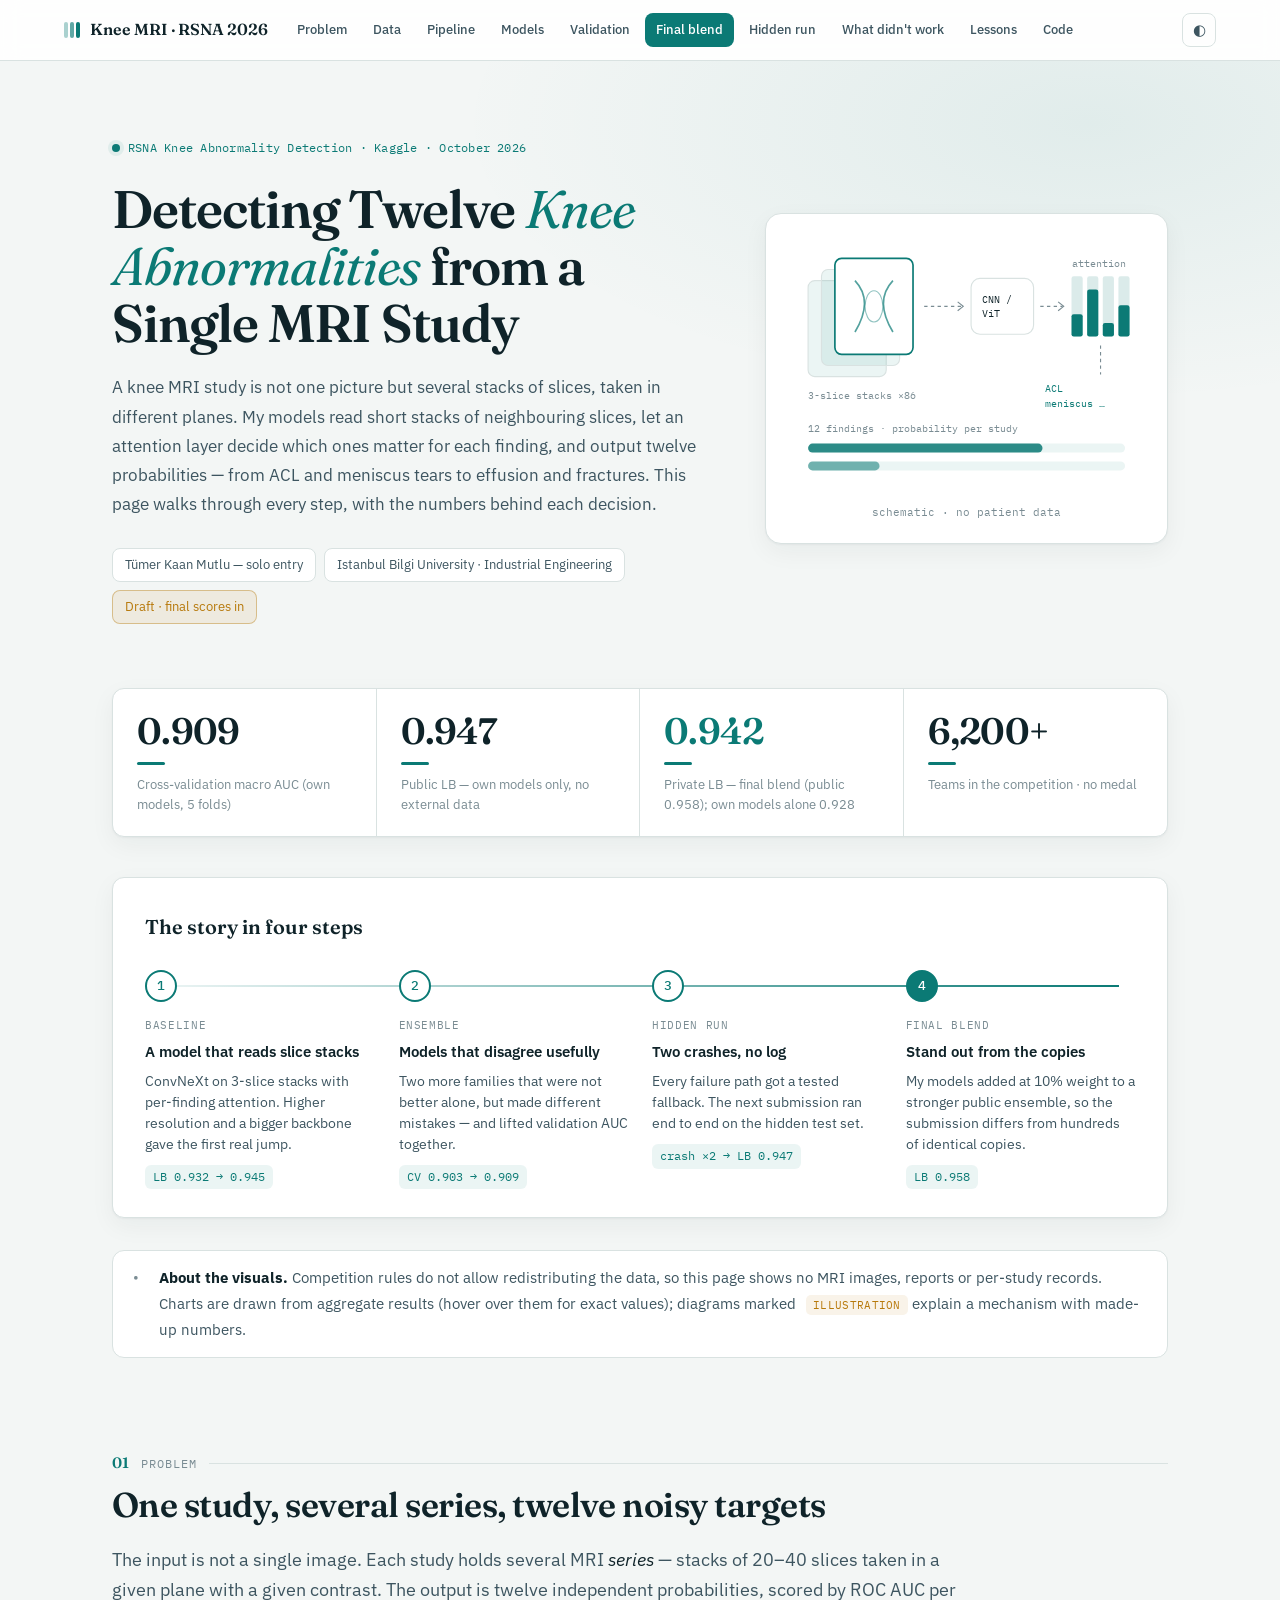
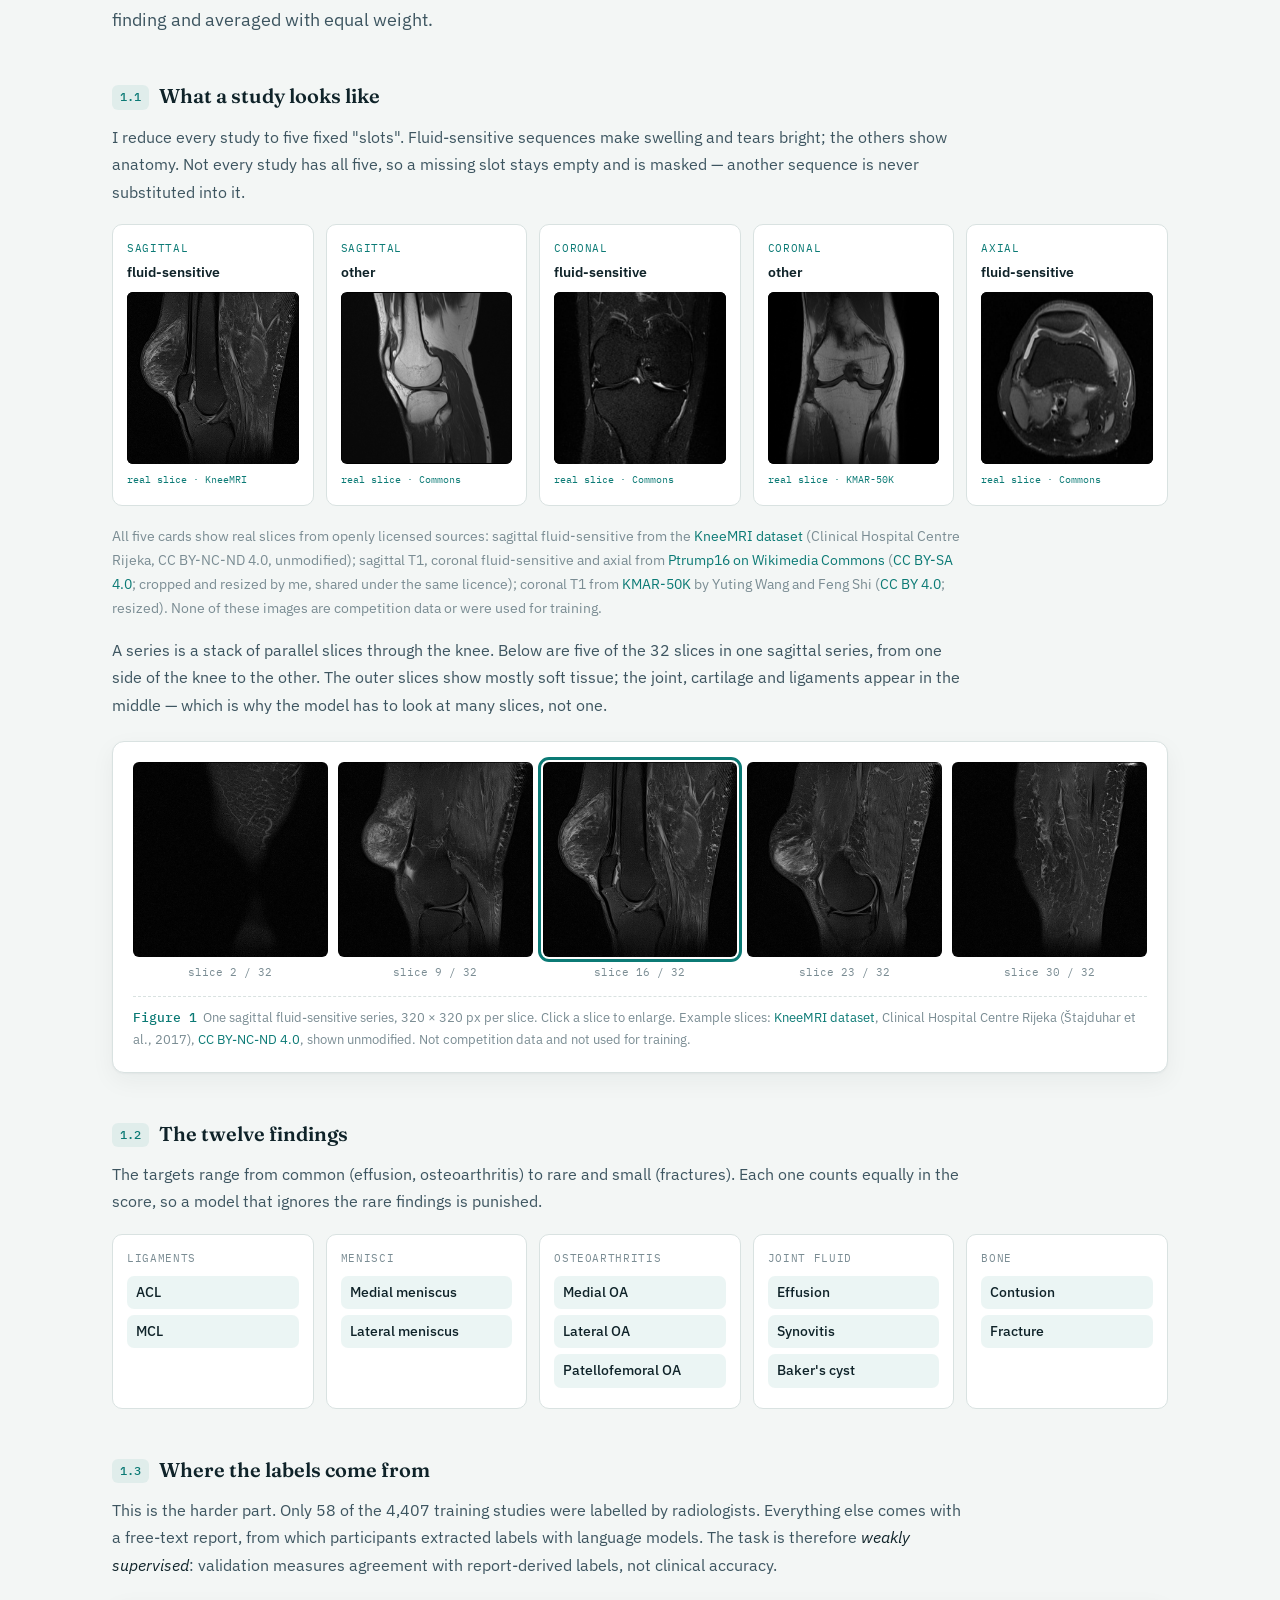
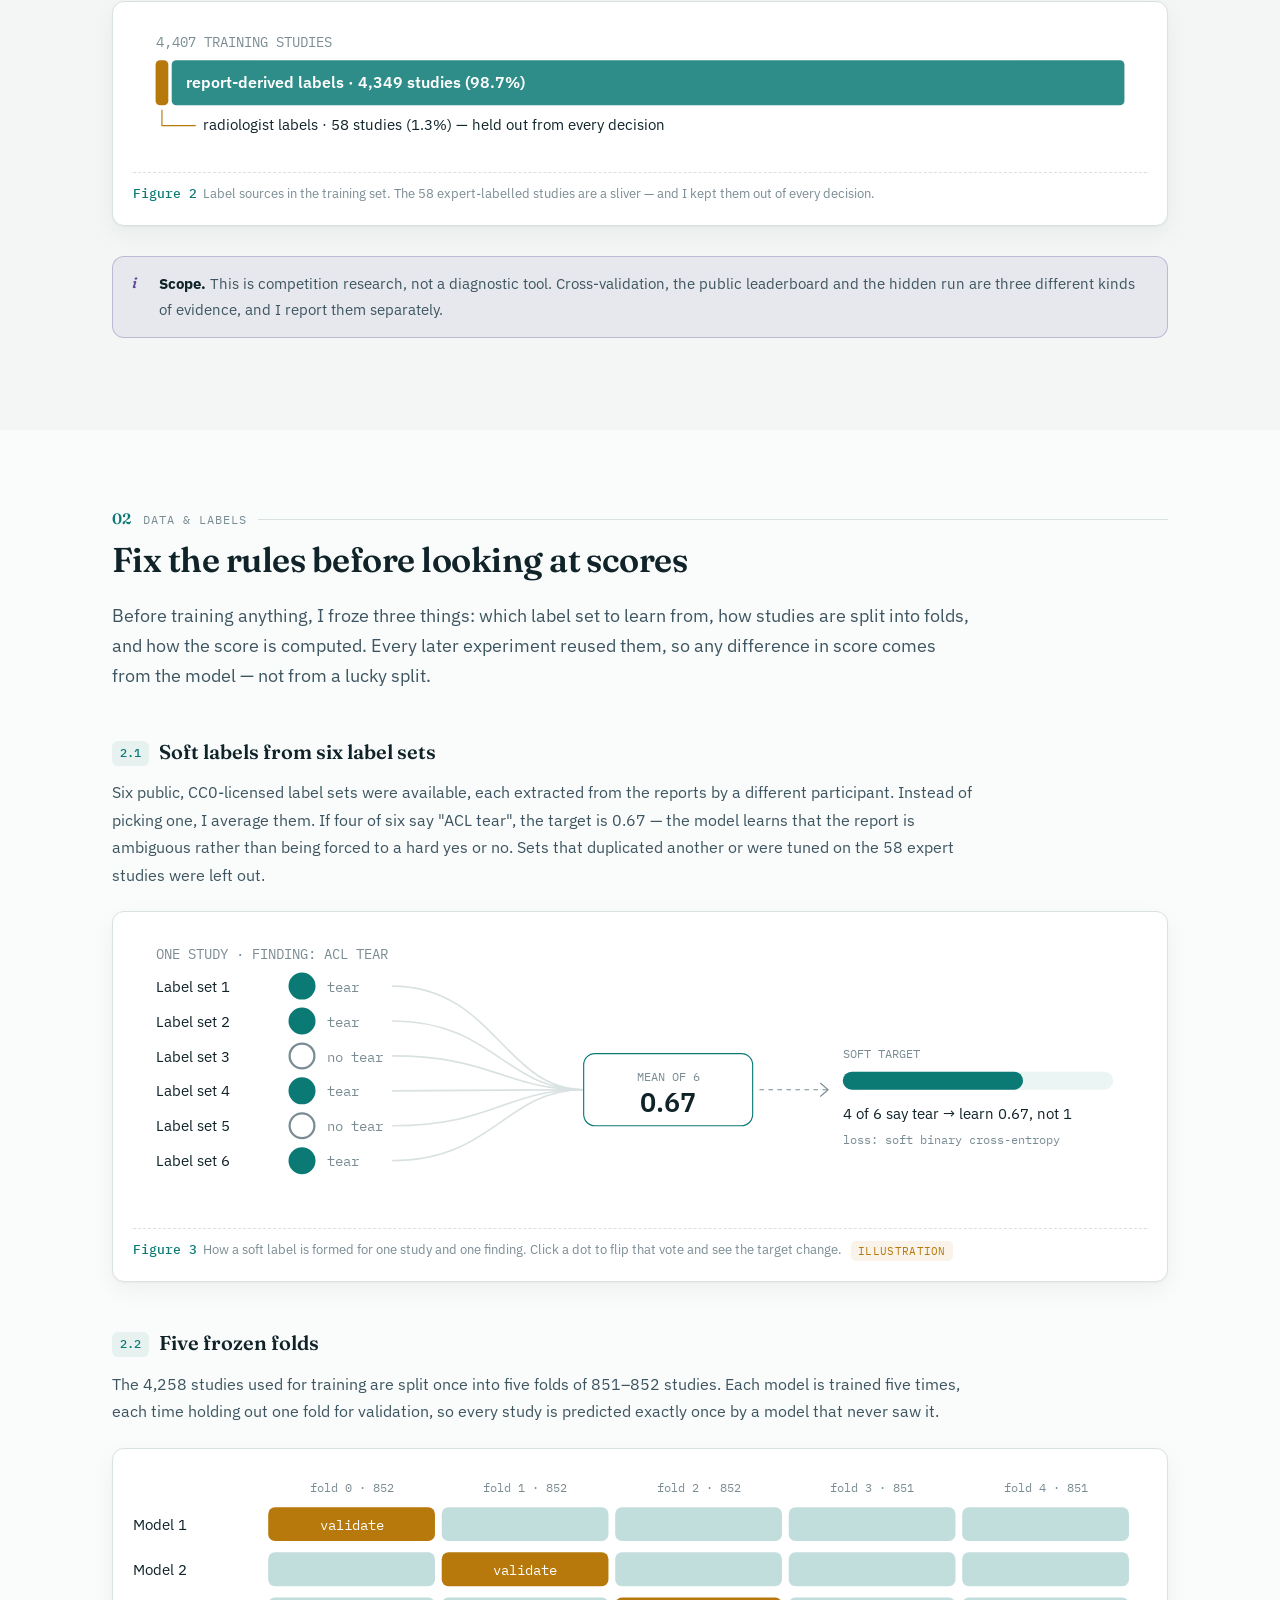
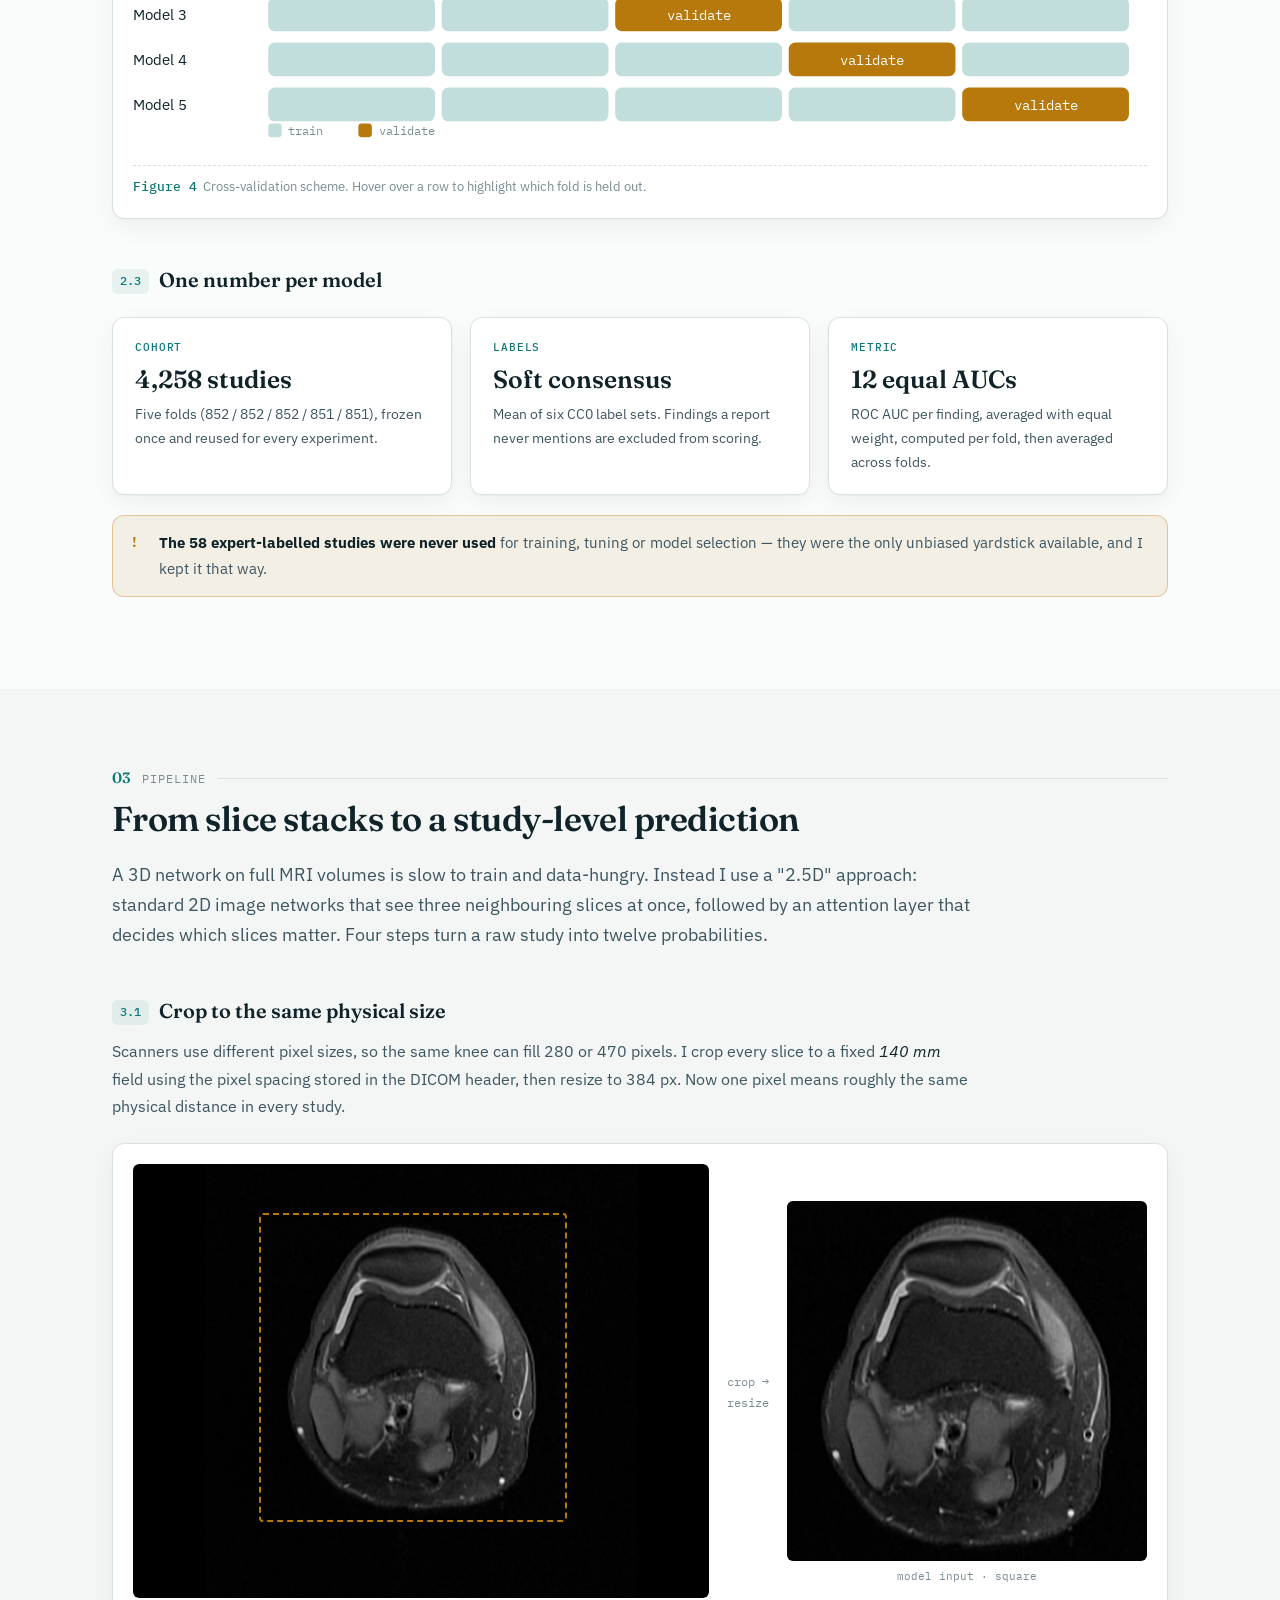
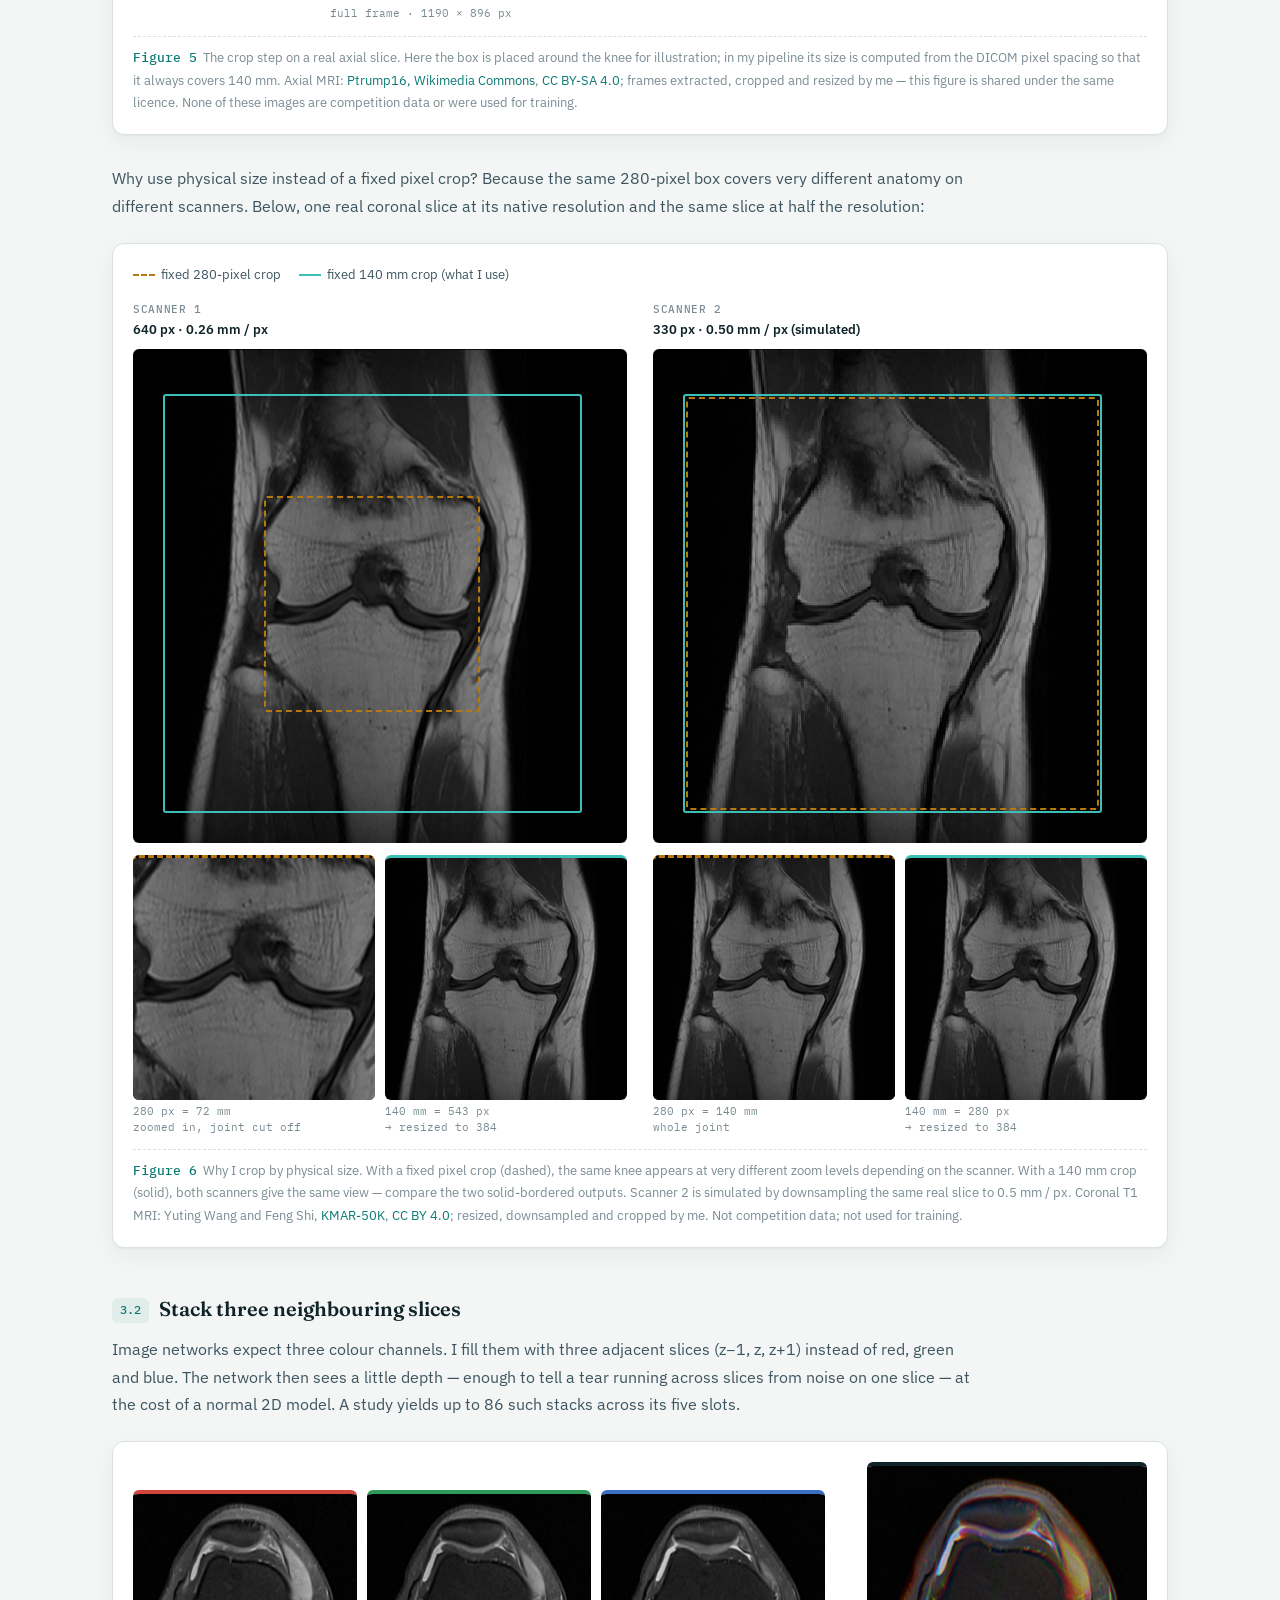
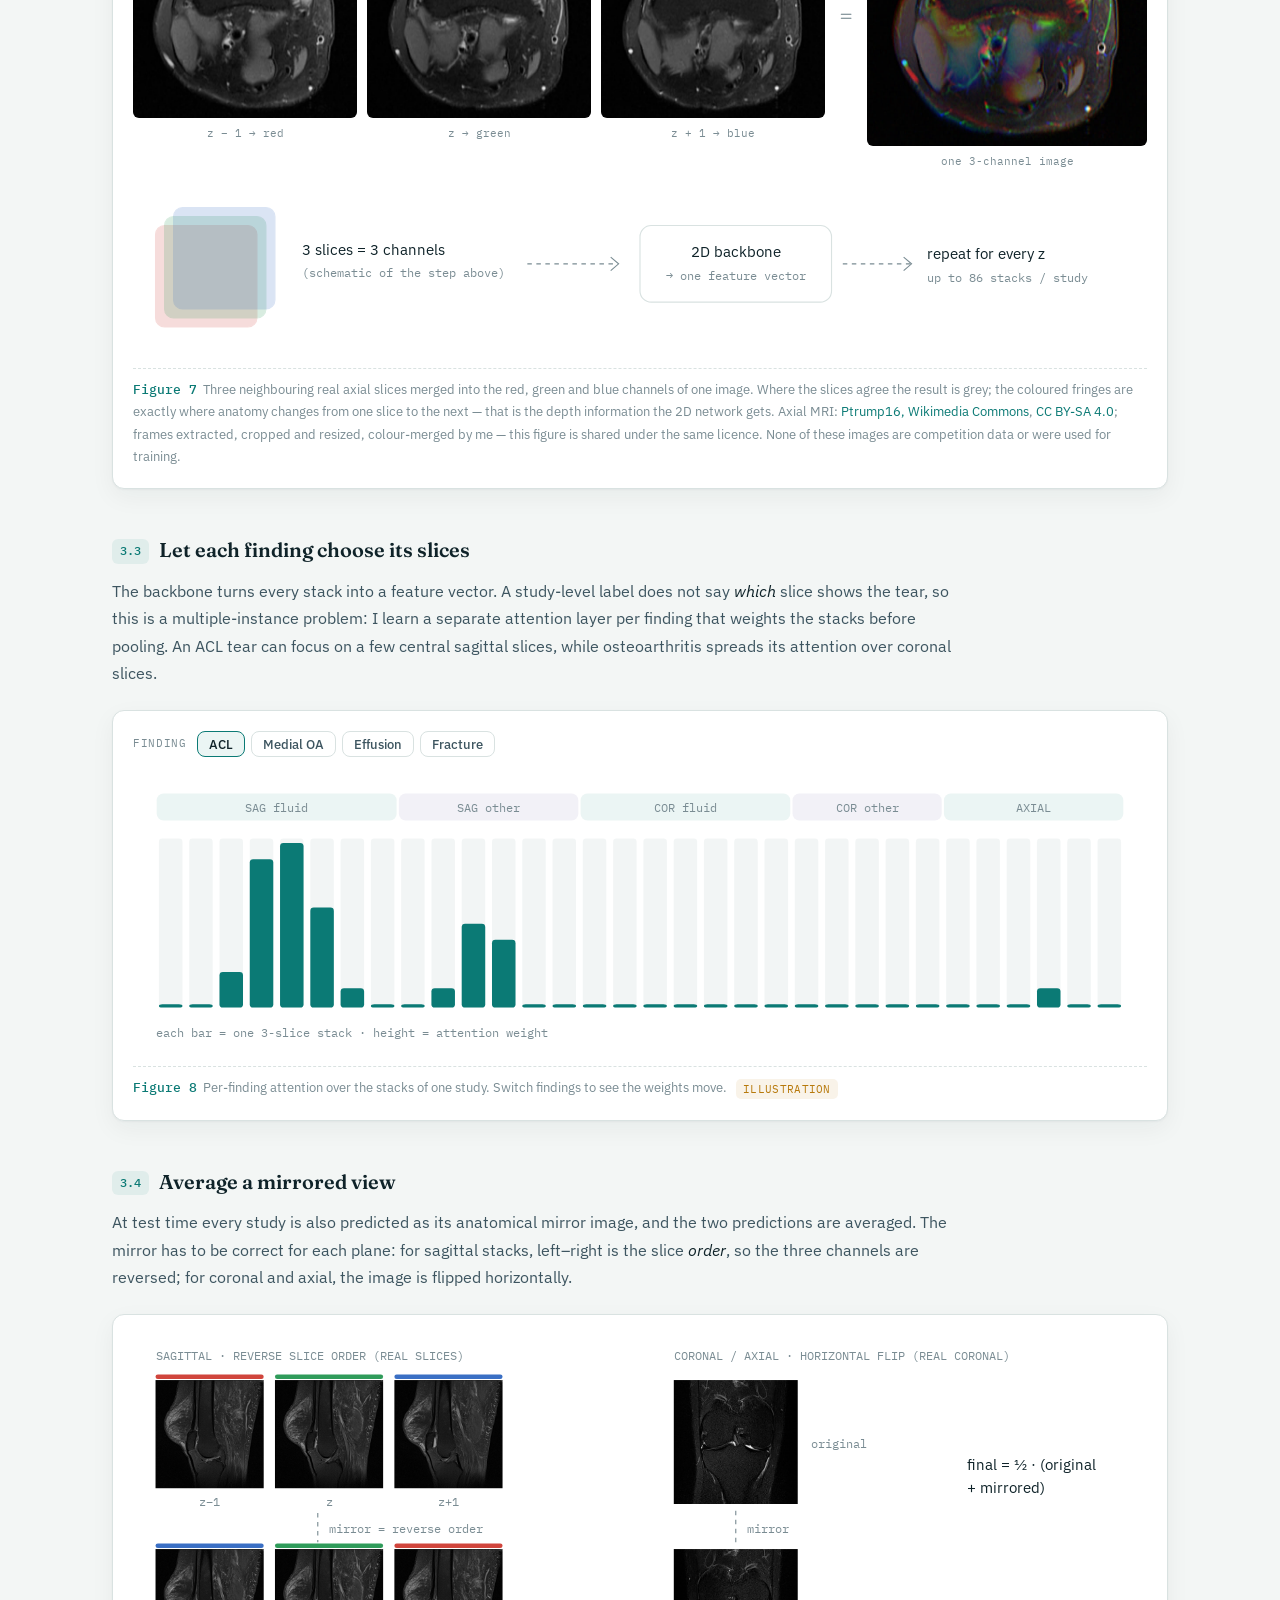
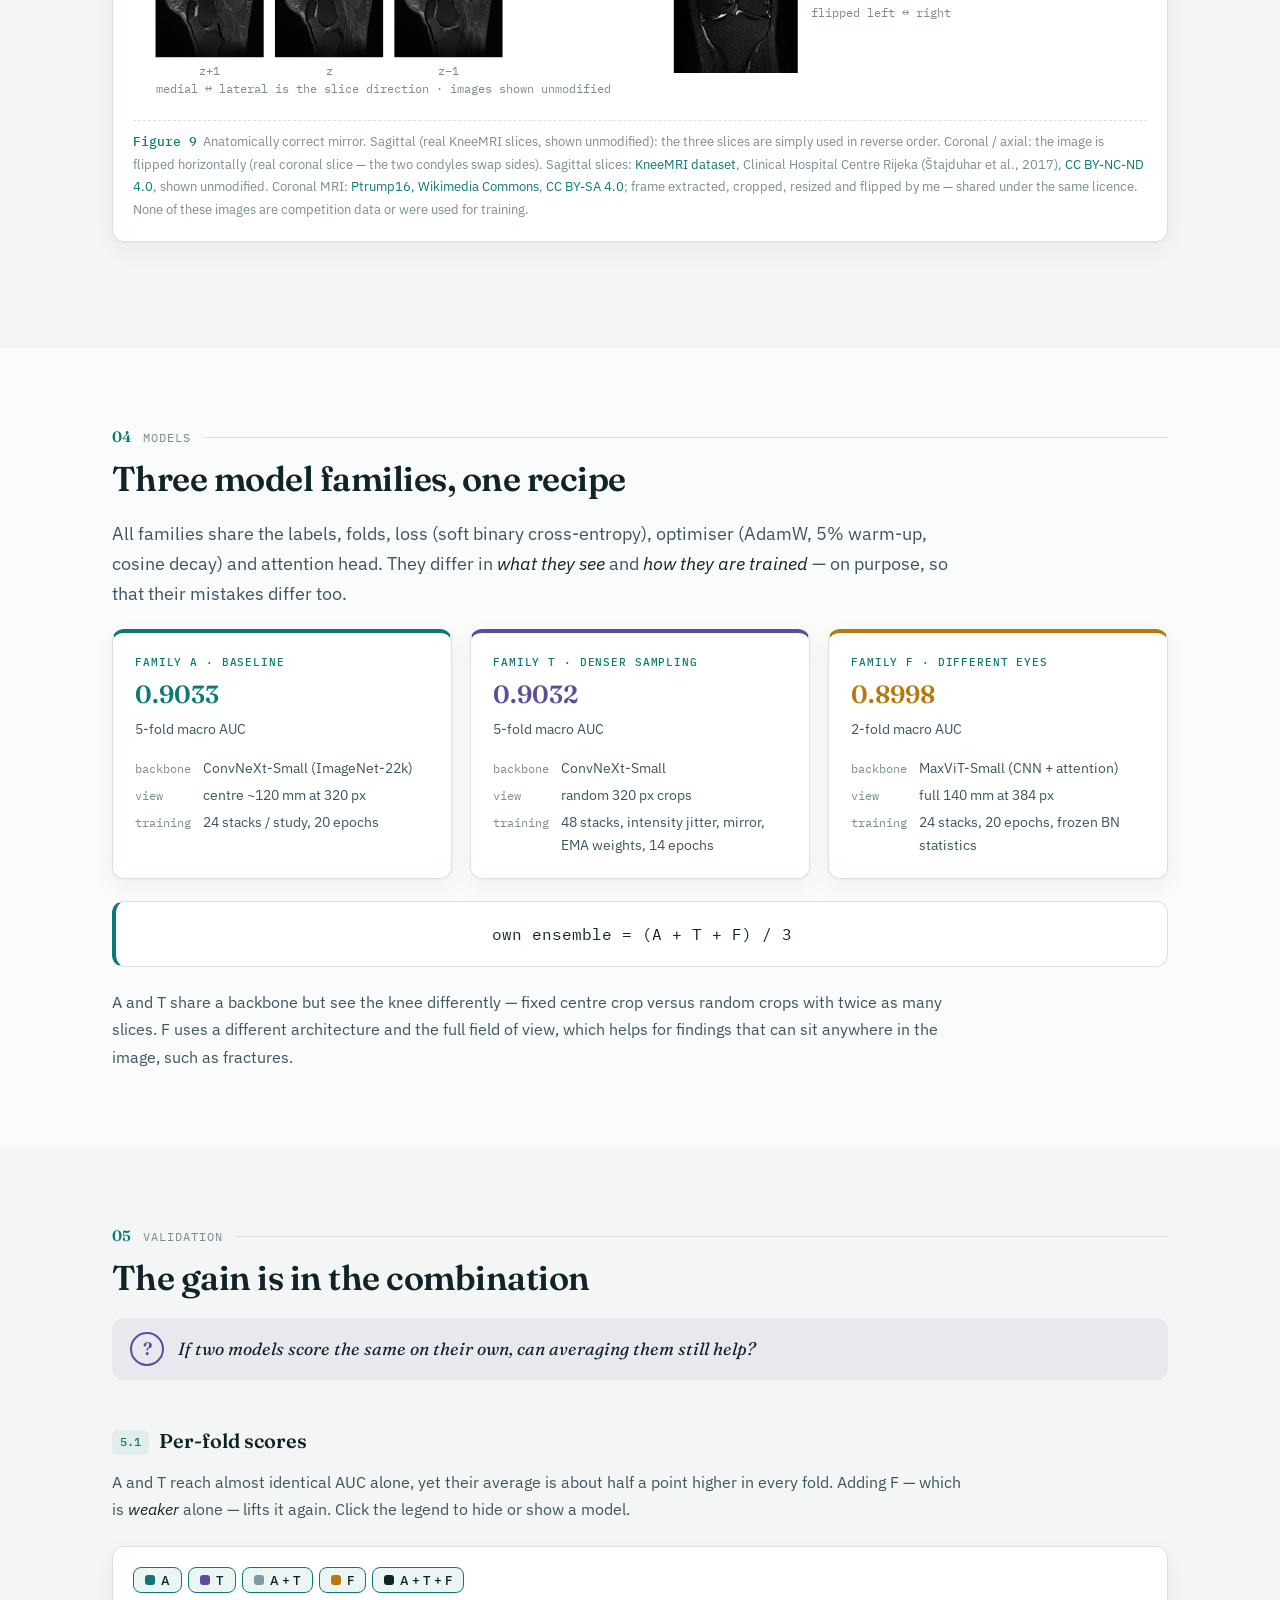
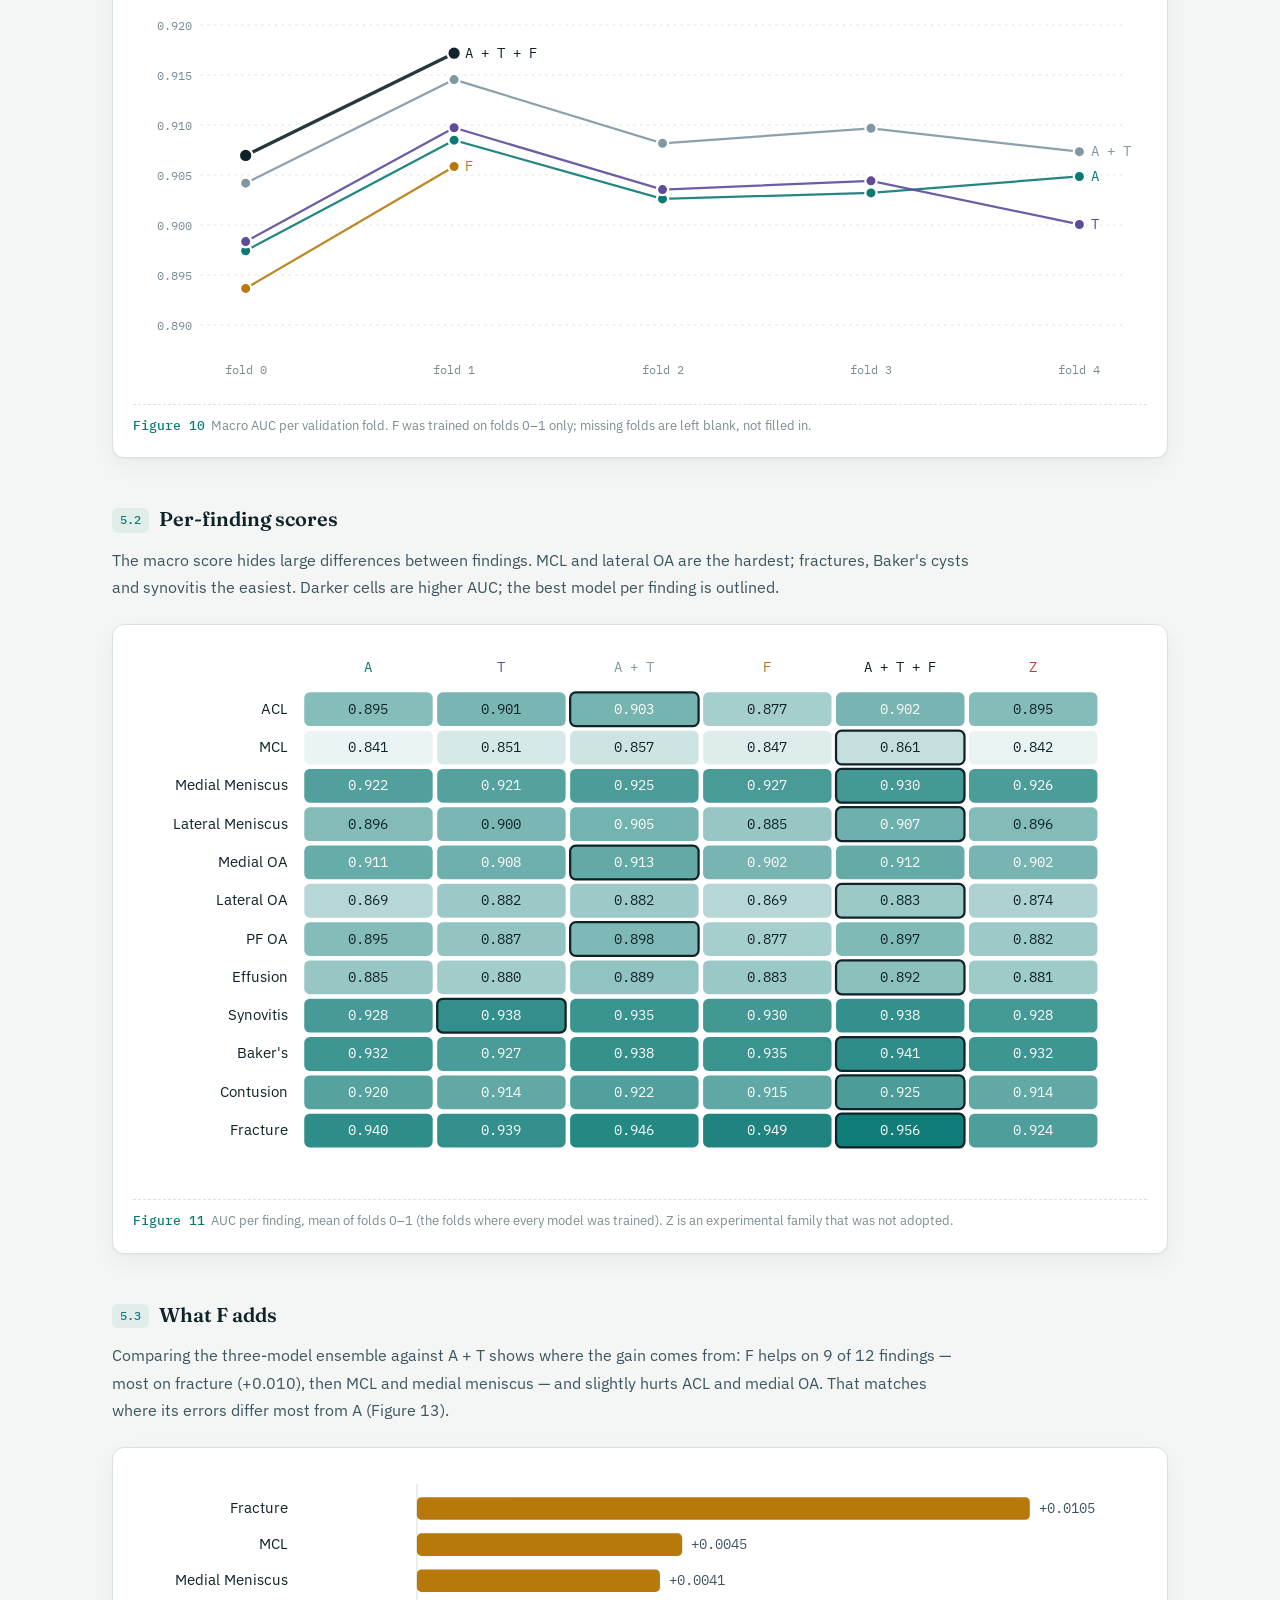
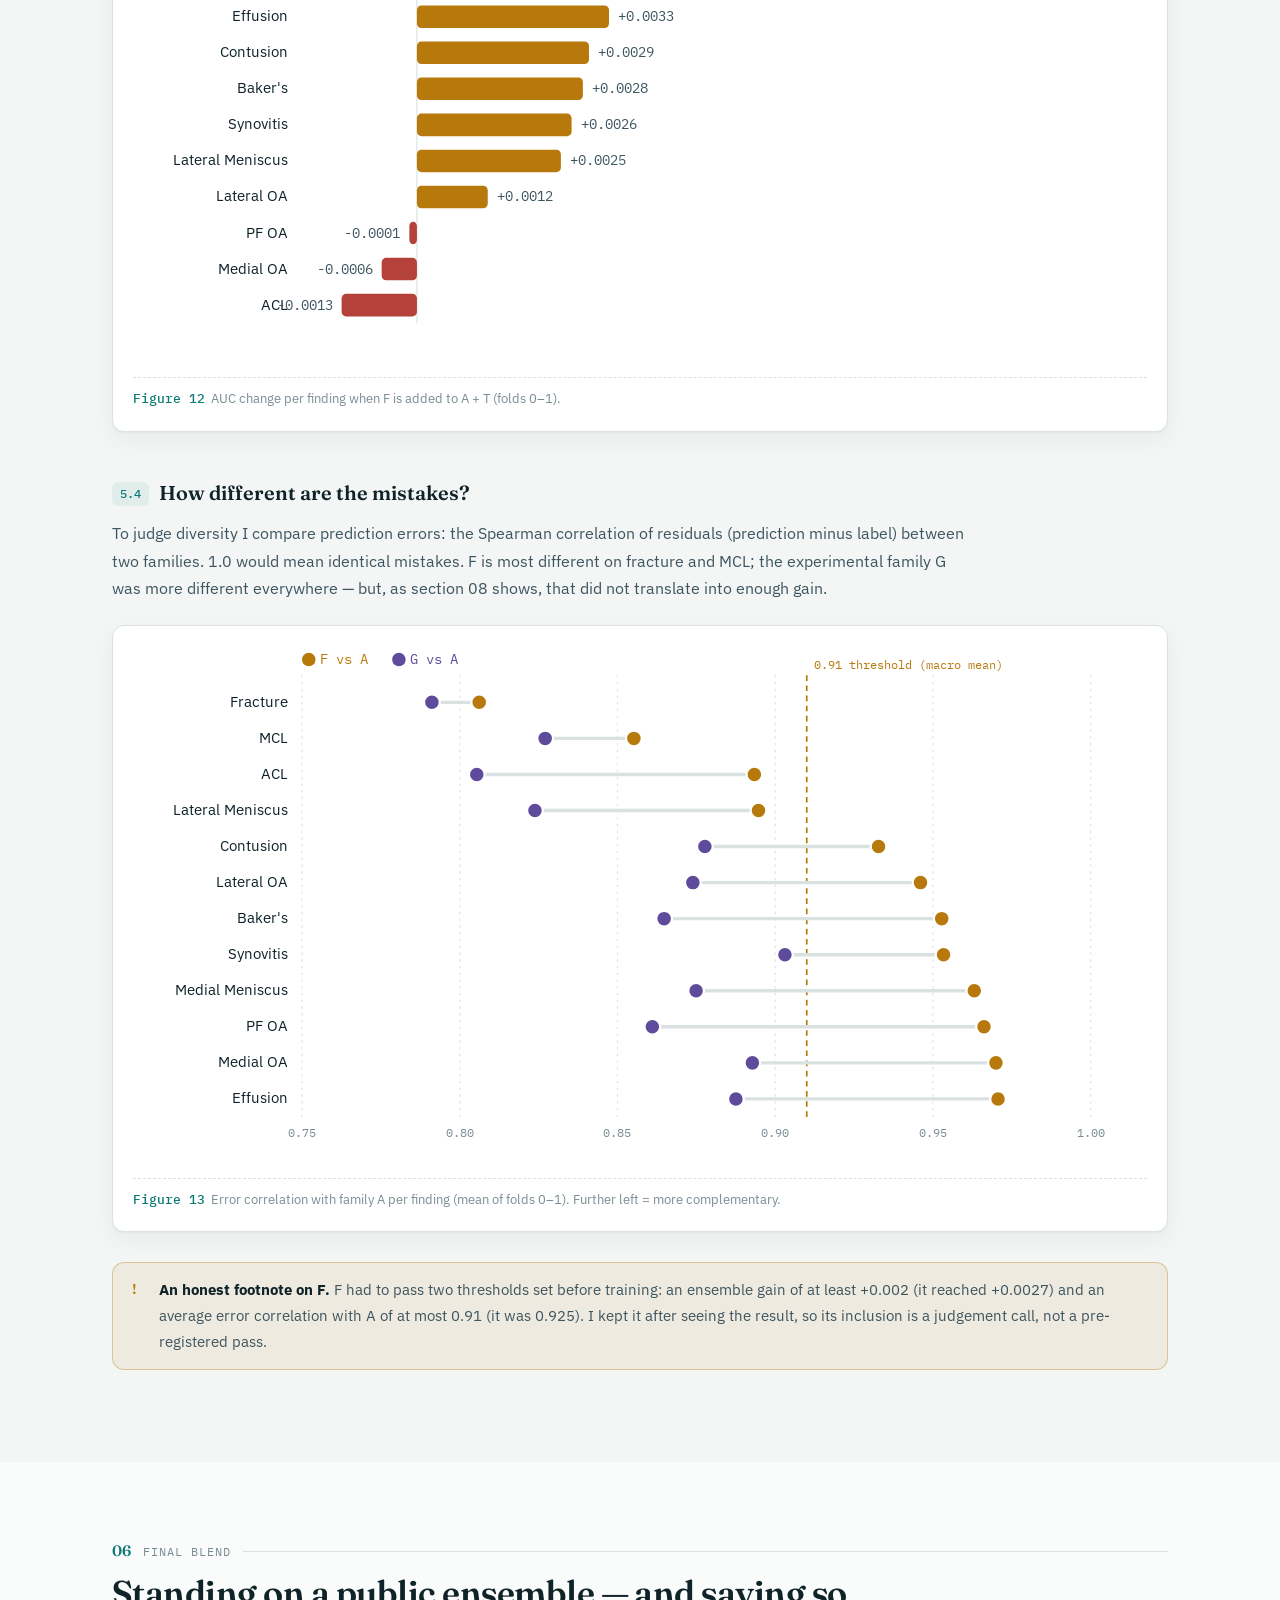
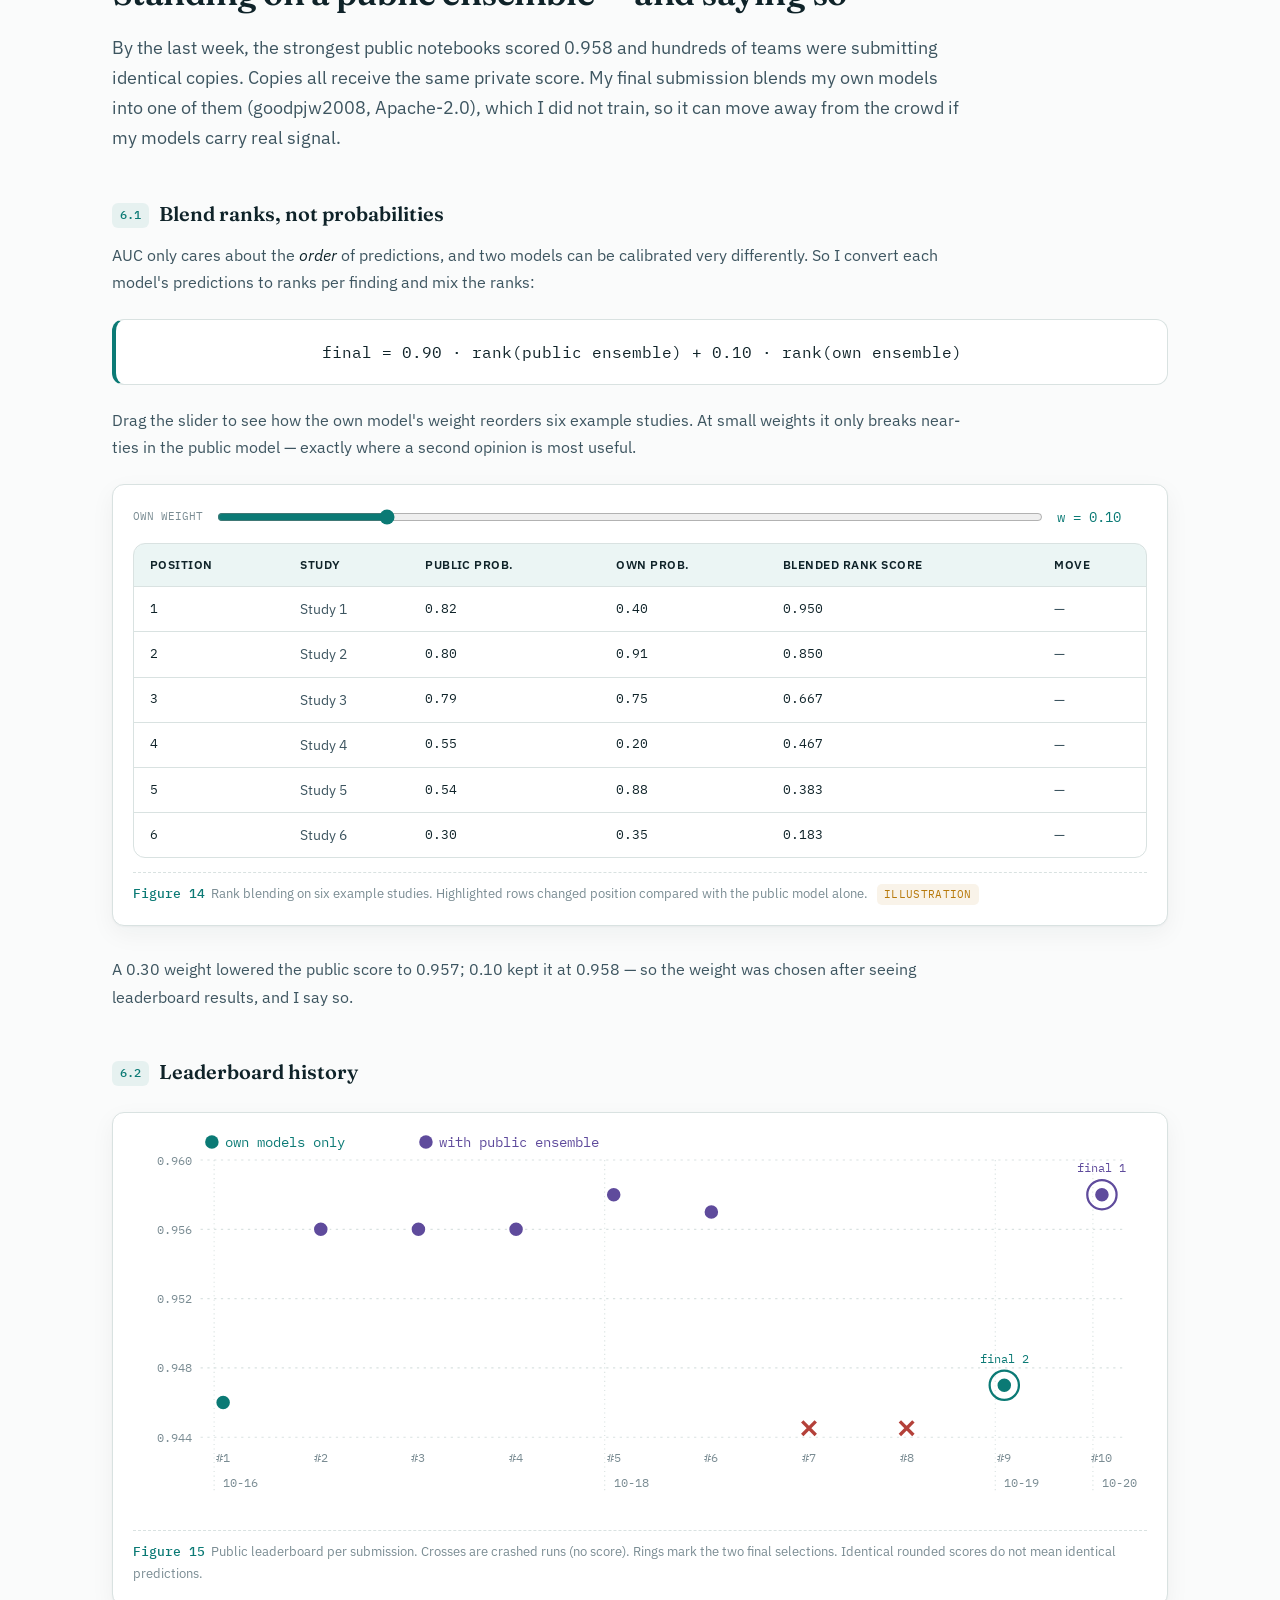
==== docs/index.html @ 9c51ad60 "Prepare RSNA knee MRI research release" ====
<!doctype html>
<html lang="en">
<head>
<meta charset="utf-8">
<meta name="viewport" content="width=device-width, initial-scale=1.0">
<meta name="description" content="A solo entry to the RSNA Knee Abnormality Detection challenge on Kaggle: a 2.5D multiple-instance model for twelve knee MRI findings, explained step by step.">
<meta name="robots" content="noindex,nofollow">
<title>Knee MRI Abnormality Detection — RSNA 2026</title>
<link rel="preconnect" href="https://fonts.googleapis.com"><link rel="preconnect" href="https://fonts.gstatic.com" crossorigin>
<link href="https://fonts.googleapis.com/css2?family=Fraunces:ital,opsz,wght@0,9..144,400;0,9..144,600;1,9..144,400&family=IBM+Plex+Sans:wght@400;500;600&family=IBM+Plex+Mono:wght@400;500&display=swap" rel="stylesheet">
<script>document.documentElement.classList.add('js');try{const t=localStorage.getItem('rsna-theme');if(t)document.documentElement.dataset.theme=t}catch(e){}</script>
<style>
:root{--bg:#f3f6f5;--panel:#ffffff;--ink:#0f2329;--soft:#3d5560;--muted:#7a8c93;--line:#d9e2e1;--teal:#0b7a75;--teal-soft:rgba(11,122,117,.08);--amber:#b7790b;--amber-soft:rgba(183,121,11,.09);--plum:#5f4b9c;--plum-soft:rgba(95,75,156,.08);--red:#b4413a;--red-soft:rgba(180,65,58,.08);--code:#0f2329;
--c-a:#0b7a75;--c-t:#5f4b9c;--c-f:#b7790b;--c-at:#7f98a1;--c-atf:#0f2329;--c-z:#b4413a;
--serif:'Fraunces',Georgia,serif;--sans:'IBM Plex Sans',system-ui,sans-serif;--mono:'IBM Plex Mono',ui-monospace,monospace;--r:12px;--shadow:0 1px 2px rgba(15,35,41,.04),0 8px 24px rgba(15,35,41,.05)}
:root[data-theme="dark"]{--bg:#0b1619;--panel:#112128;--ink:#e6eff0;--soft:#a7bbc1;--muted:#6f878f;--line:#1f353d;--teal:#3cbfb6;--teal-soft:rgba(60,191,182,.1);--amber:#e3ad48;--amber-soft:rgba(227,173,72,.1);--plum:#a691e3;--plum-soft:rgba(166,145,227,.1);--red:#e57a72;--red-soft:rgba(229,122,114,.1);--code:#071013;--c-a:#3cbfb6;--c-t:#a691e3;--c-f:#e3ad48;--c-at:#7f98a1;--c-atf:#e6eff0;--c-z:#e57a72;--shadow:none}
@media (prefers-color-scheme:dark){:root:not([data-theme="light"]){--bg:#0b1619;--panel:#112128;--ink:#e6eff0;--soft:#a7bbc1;--muted:#6f878f;--line:#1f353d;--teal:#3cbfb6;--teal-soft:rgba(60,191,182,.1);--amber:#e3ad48;--amber-soft:rgba(227,173,72,.1);--plum:#a691e3;--plum-soft:rgba(166,145,227,.1);--red:#e57a72;--red-soft:rgba(229,122,114,.1);--code:#071013;--c-a:#3cbfb6;--c-t:#a691e3;--c-f:#e3ad48;--c-at:#7f98a1;--c-atf:#e6eff0;--c-z:#e57a72;--shadow:none}}
*,::before,::after{box-sizing:border-box;margin:0;padding:0}
html{scroll-behavior:smooth;scroll-padding-top:72px}
body{font-family:var(--sans);background:var(--bg);color:var(--ink);font-size:16px;line-height:1.72;-webkit-font-smoothing:antialiased}
img{max-width:100%;height:auto;display:block}
a{color:var(--teal);text-decoration:none;border-bottom:1px solid transparent}a:hover{border-bottom-color:currentColor}
.container{max-width:1120px;margin:0 auto;padding:0 32px}
.progress{position:fixed;top:0;left:0;height:3px;width:0;background:var(--teal);z-index:200;transition:width .1s linear}
/* nav */
nav{position:sticky;top:0;z-index:100;background:color-mix(in srgb,var(--panel) 90%,transparent);backdrop-filter:blur(10px);border-bottom:1px solid var(--line)}
nav .inner{max-width:1200px;margin:0 auto;padding:0 24px;display:flex;align-items:center;gap:4px;height:60px;overflow-x:auto;scrollbar-width:none}
nav .inner::-webkit-scrollbar{display:none}
nav .logo{display:flex;align-items:center;gap:10px;font-family:var(--serif);font-weight:600;font-size:16px;color:var(--ink);margin-right:14px;cursor:pointer;white-space:nowrap;border:none}
.logo-mark{display:inline-flex;gap:2px}.logo-mark i{width:4px;height:16px;border-radius:2px;background:var(--teal);opacity:.35;transition:background .2s,opacity .2s}nav .logo:hover .logo-mark i{background:var(--ink);opacity:1}.logo-mark i:nth-child(2){opacity:.65}.logo-mark i:nth-child(3){opacity:1}
nav a{font-size:13px;font-weight:500;color:var(--soft);padding:6px 11px;border-radius:8px;border:none;white-space:nowrap;transition:background .15s,color .15s,box-shadow .15s}
nav a:hover{background:var(--teal-soft);color:var(--teal);border:none}
nav a.active{background:var(--teal);color:#fff}
:root[data-theme="dark"] nav a.active{color:#0b1619}
.theme-btn{margin-left:auto;flex-shrink:0;background:none;border:1px solid var(--line);color:var(--soft);border-radius:8px;width:34px;height:34px;cursor:pointer;font-size:15px}
.theme-btn:hover{color:var(--teal);border-color:var(--teal);background:var(--teal-soft)}
/* hero */
.hero{padding:72px 0 56px;background:radial-gradient(900px 400px at 85% 10%,var(--teal-soft),transparent 70%)}
.hero-grid{display:grid;grid-template-columns:1.5fr 1fr;gap:48px;align-items:center}
.hero .tag{display:inline-flex;align-items:center;gap:8px;font-family:var(--mono);font-size:12px;color:var(--teal);margin-bottom:22px;letter-spacing:.02em}
.hero .tag::before{content:"";width:8px;height:8px;border-radius:50%;background:var(--teal);box-shadow:0 0 0 4px var(--teal-soft)}
.hero h1{font-family:var(--serif);font-weight:600;font-size:clamp(2.1rem,4.6vw,3.3rem);line-height:1.08;letter-spacing:-.02em;margin-bottom:22px}
.hero h1 em{font-style:italic;font-weight:400;color:var(--teal)}
.hero .subtitle{font-size:17px;color:var(--soft);margin-bottom:28px}
.chips{display:flex;gap:8px;flex-wrap:wrap}
.chip{font-size:13px;color:var(--soft);background:var(--panel);border:1px solid var(--line);padding:5px 12px;border-radius:8px}
.chip.draft{color:var(--amber);border-color:color-mix(in srgb,var(--amber) 40%,transparent);background:var(--amber-soft)}
.hero-art{background:var(--panel);border:1px solid var(--line);border-radius:16px;padding:22px;box-shadow:var(--shadow)}
.hero-art svg{width:100%;height:auto;display:block}
.cap-mono{font-family:var(--mono);font-size:11px;color:var(--muted);margin-top:10px;text-align:center}
/* stats */
.summary-grid{display:grid;grid-template-columns:repeat(4,1fr);margin:8px 0 40px;background:var(--panel);border:1px solid var(--line);border-radius:var(--r);box-shadow:var(--shadow);overflow:hidden}
.stat-card{padding:24px 24px 22px;border-right:1px solid var(--line);transition:background .2s}
.stat-card:hover{background:var(--teal-soft)}
.stat-card:last-child{border-right:none}
.stat-card .num{font-family:var(--serif);font-weight:600;font-size:2.3rem;color:var(--ink);line-height:1;letter-spacing:-.02em}
.stat-card .num::after{content:"";display:block;width:28px;height:3px;border-radius:2px;background:var(--teal);margin-top:12px}
.stat-card:nth-child(3) .num{color:var(--teal)}
.stat-card .label{font-size:13px;color:var(--muted);margin-top:10px;line-height:1.5}
/* story */
.glance{background:var(--panel);border:1px solid var(--line);border-radius:var(--r);padding:32px 32px 28px;margin:0 0 32px;box-shadow:var(--shadow)}
.glance h3{font-family:var(--serif);font-weight:600;font-size:1.25rem;margin:0 0 26px}
.glance-flow{display:grid;grid-template-columns:repeat(4,1fr);gap:24px;position:relative}
.glance-flow::before{content:"";position:absolute;top:15px;left:16px;right:16px;height:2px;background:linear-gradient(90deg,var(--teal-soft),var(--teal))}
.glance-step{position:relative;border-radius:10px;transition:transform .2s}
.glance-step:hover{transform:translateY(-3px)}
.gnum{position:relative;z-index:1;width:32px;height:32px;border-radius:50%;background:var(--panel);border:2px solid var(--teal);color:var(--teal);font-family:var(--mono);font-size:13px;font-weight:500;display:flex;align-items:center;justify-content:center;margin-bottom:14px}
.glance-step:last-child .gnum{background:var(--teal);color:var(--panel)}
.gkicker{font-family:var(--mono);font-size:11px;letter-spacing:.06em;text-transform:uppercase;color:var(--muted);margin-bottom:4px}
.gtitle{font-weight:600;font-size:15px;color:var(--ink);margin-bottom:6px}
.gtext{font-size:13.5px;color:var(--soft);line-height:1.55}
.gmetric{display:inline-block;font-family:var(--mono);font-size:12px;color:var(--teal);background:var(--teal-soft);padding:2px 8px;border-radius:6px;margin-top:10px}
/* sections */
section{padding:76px 0}
section:nth-of-type(even){background:color-mix(in srgb,var(--panel) 55%,var(--bg))}
.section-label{display:flex;align-items:baseline;gap:12px;font-family:var(--mono);font-size:12px;letter-spacing:.08em;color:var(--muted);text-transform:uppercase;margin-bottom:8px}
.section-label .sn{font-family:var(--serif);font-size:15px;font-weight:600;color:var(--teal);letter-spacing:0}
.section-label::after{content:"";flex:1;height:1px;background:var(--line);transform:translateY(-4px)}
h2{font-family:var(--serif);font-weight:600;font-size:clamp(1.6rem,3vw,2.15rem);line-height:1.2;letter-spacing:-.015em;margin-bottom:20px;max-width:820px}
h3{font-family:var(--serif);font-weight:600;font-size:1.25rem;margin:44px 0 10px;display:flex;align-items:baseline;gap:10px}
h3 .step{font-family:var(--mono);font-size:12px;font-weight:500;color:var(--teal);background:var(--teal-soft);padding:2px 8px;border-radius:6px;transform:translateY(-2px)}
h4{font-size:15px;font-weight:600;margin:20px 0 8px;color:var(--ink)}
p{color:var(--soft);margin-bottom:16px;max-width:860px}p:last-child{margin-bottom:0}
.lead{font-size:17.5px;color:var(--soft);max-width:860px}
em{color:var(--ink)}
ul,ol{color:var(--soft);padding-left:20px;margin-bottom:16px}li{margin-bottom:6px}
.rq{display:flex;align-items:center;gap:14px;margin:6px 0 22px;padding:14px 18px;background:var(--plum-soft);border-radius:var(--r)}
.rq-num{flex-shrink:0;width:34px;height:34px;color:var(--plum);border:2px solid var(--plum);font-family:var(--serif);font-weight:600;font-size:1.1rem;border-radius:50%;display:flex;align-items:center;justify-content:center}
.rq-q{font-family:var(--serif);font-size:1.1rem;font-style:italic;color:var(--ink);flex:1}
/* figures */
.fig{margin:22px 0 30px;background:var(--panel);border:1px solid var(--line);border-radius:var(--r);padding:20px;box-shadow:var(--shadow);transition:box-shadow .2s,border-color .2s}
.fig:hover{border-color:color-mix(in srgb,var(--teal) 35%,var(--line))}
.fig svg{width:100%;height:auto;display:block;overflow:visible}
.fig-caption{font-size:13px;color:var(--muted);margin-top:14px;padding-top:10px;border-top:1px dashed var(--line)}
.fig-caption b{font-family:var(--mono);font-weight:500;color:var(--teal);margin-right:6px}
.fig-tools{display:flex;flex-wrap:wrap;gap:6px;margin-bottom:14px;align-items:center}
.fig-tools .lbl{font-family:var(--mono);font-size:11px;color:var(--muted);text-transform:uppercase;letter-spacing:.06em;margin-right:4px}
.tbtn{font-family:var(--sans);font-size:12.5px;font-weight:500;color:var(--soft);background:var(--panel);border:1px solid var(--line);border-radius:8px;padding:4px 11px;cursor:pointer;display:inline-flex;align-items:center;gap:6px;transition:all .15s}
.tbtn:hover{border-color:var(--teal);color:var(--teal)}
.tbtn.on{background:var(--teal-soft);border-color:var(--teal);color:var(--ink)}
.tbtn.off{opacity:.45}
.tbtn .sw{width:10px;height:10px;border-radius:3px;display:inline-block}
.illus{display:inline-block;font-family:var(--mono);font-size:10.5px;color:var(--amber);background:var(--amber-soft);border-radius:5px;padding:1px 7px;margin-left:6px;letter-spacing:.03em;vertical-align:middle}
#tip{position:fixed;pointer-events:none;z-index:500;background:var(--ink);color:var(--bg);font-size:12.5px;line-height:1.45;padding:7px 10px;border-radius:8px;opacity:0;transition:opacity .12s;max-width:260px;font-family:var(--sans)}
#tip b{font-family:var(--mono);font-weight:500}
.ax text{font-family:var(--mono);font-size:11px;fill:var(--muted)}
.ax line,.ax path{stroke:var(--line)}
.svg-t{font-family:var(--sans);fill:var(--ink)}
.svg-m{font-family:var(--mono);fill:var(--muted)}
.hov{cursor:pointer;transition:opacity .15s}
/* cards and grids */
.slots{display:grid;grid-template-columns:repeat(5,1fr);gap:12px;margin:18px 0}
.slot{background:var(--panel);border:1px solid var(--line);border-radius:10px;padding:14px;transition:transform .2s,border-color .2s}
.slot:hover{transform:translateY(-3px);border-color:var(--teal)}
.slot .pl{font-family:var(--mono);font-size:11px;color:var(--teal);letter-spacing:.06em}
.slot .nm{font-weight:600;font-size:14px;margin:2px 0 8px}
.slot svg{width:100%;height:auto;aspect-ratio:1}
.slot.miss{border-style:dashed;background:transparent}
.slot img{width:100%;aspect-ratio:1;object-fit:contain;border-radius:6px;background:#000}
.slot .real{display:inline-block;font-family:var(--mono);font-size:10px;color:var(--teal);margin-top:6px}
.series{display:grid;grid-template-columns:repeat(5,1fr);gap:10px}
.series figure{margin:0}.series img{width:100%;border-radius:6px;background:#000;cursor:zoom-in}
.series figcaption{font-family:var(--mono);font-size:11px;color:var(--muted);text-align:center;margin-top:6px}
.crop-demo{display:grid;grid-template-columns:1.6fr auto 1fr;gap:18px;align-items:center}
.crop-demo .frame{position:relative;overflow:hidden;border-radius:6px;line-height:0}.crop-demo .frame img,.crop-demo .out img{width:100%;border-radius:6px;background:#000}
.crop-demo .box{position:absolute;left:21.8%;top:11.3%;width:53.6%;height:71.2%;border:2px dashed var(--amber);border-radius:4px;box-shadow:0 0 0 999px rgba(0,0,0,.35)}
.crop-demo .arrow{font-family:var(--mono);font-size:12px;color:var(--muted);text-align:center}
.crop-demo .cap{font-family:var(--mono);font-size:11px;color:var(--muted);margin-top:6px;text-align:center}
.merge{display:grid;grid-template-columns:1fr 1fr 1fr auto 1.25fr;gap:10px;align-items:center}
.merge .eq{font-family:var(--serif);font-size:1.6rem;color:var(--muted);padding:0 4px}
@media(max-width:700px){.crop-demo{grid-template-columns:1fr}.merge{grid-template-columns:1fr 1fr 1fr}.merge .eq{display:none}.merge figure:last-child{grid-column:1/-1}}
.scan2{display:grid;grid-template-columns:1fr 1fr;gap:26px}
.scan-col h5{font-family:var(--mono);font-size:11px;font-weight:500;letter-spacing:.06em;text-transform:uppercase;color:var(--muted);margin-bottom:8px}
.scan-col h5 span{color:var(--ink);text-transform:none;letter-spacing:0;font-family:var(--sans);font-size:13px;font-weight:600;display:block}
.scan-full{position:relative;overflow:hidden;border-radius:6px;line-height:0}
.scan-full img{width:100%;background:#000}
.scan-full .b{position:absolute;border-radius:3px}
.scan-full .px{border:2px dashed var(--amber)}
.scan-full .mm{border:2px solid #3cbfb6}
.scan-outs{display:grid;grid-template-columns:1fr 1fr;gap:10px;margin-top:12px}
.scan-outs figure{margin:0}.scan-outs img{width:100%;border-radius:6px;background:#000;cursor:zoom-in}
.scan-outs figcaption{font-family:var(--mono);font-size:11px;color:var(--muted);margin-top:4px;line-height:1.4}
.scan-outs .px img{border-top:3px dashed var(--amber)}.scan-outs .mm img{border-top:3px solid #3cbfb6}
.crop-legend{display:flex;gap:18px;flex-wrap:wrap;font-size:13px;color:var(--soft);margin-bottom:14px}
.crop-legend i{display:inline-block;width:22px;height:0;vertical-align:middle;margin-right:6px}
@media(max-width:700px){.scan2{grid-template-columns:1fr}}
.series figure.cur img{outline:3px solid var(--teal);outline-offset:2px}
.lightbox{display:none;position:fixed;inset:0;z-index:1000;background:rgba(8,18,21,.9);align-items:center;justify-content:center;padding:40px;cursor:zoom-out}.lightbox.open{display:flex}.lightbox img{max-width:92vw;max-height:88vh;border-radius:8px;image-rendering:auto}
@media(max-width:700px){.series{grid-template-columns:repeat(3,1fr)}}
.slot.miss .pl{color:var(--muted)}
.findings-grid{display:grid;grid-template-columns:repeat(5,1fr);gap:12px;margin:18px 0}
.fgroup{background:var(--panel);border:1px solid var(--line);border-radius:10px;padding:14px}
.fgroup .gname{font-family:var(--mono);font-size:11px;letter-spacing:.06em;text-transform:uppercase;color:var(--muted);margin-bottom:8px}
.fchip{display:block;font-size:13.5px;font-weight:500;color:var(--ink);padding:5px 9px;border-radius:7px;background:var(--teal-soft);margin-bottom:6px;transition:background .15s}
.fchip:hover{background:color-mix(in srgb,var(--teal) 20%,transparent)}
.two-col{display:grid;grid-template-columns:1fr 1fr;gap:18px;margin:20px 0}
.three-col{display:grid;grid-template-columns:repeat(3,1fr);gap:18px;margin:20px 0}
.method-card{background:var(--panel);border:1px solid var(--line);border-radius:var(--r);padding:20px 22px;box-shadow:var(--shadow);transition:transform .2s,border-color .2s}
.method-card:hover{transform:translateY(-3px);border-color:color-mix(in srgb,var(--teal) 45%,var(--line))}
.method-card h4{margin-top:0;font-family:var(--mono);font-size:11px;font-weight:500;letter-spacing:.08em;text-transform:uppercase;color:var(--teal)}
.two-col .method-card h4{font-family:var(--serif);font-size:1.05rem;letter-spacing:0;text-transform:none;color:var(--ink)}
.method-card .big{font-family:var(--serif);font-weight:600;font-size:1.55rem;color:var(--ink);line-height:1.15;margin-bottom:8px}
.method-card p{font-size:14px}
.family-card{border-top:4px solid var(--c)}
.family-card .big{color:var(--c)}
.family-card dl{display:grid;grid-template-columns:auto 1fr;gap:4px 12px;font-size:13.5px;margin-top:10px}
.family-card dt{font-family:var(--mono);font-size:11.5px;color:var(--muted);padding-top:2px}
.family-card dd{color:var(--soft)}
.formula{font-family:var(--mono);font-size:1.02rem;text-align:center;background:var(--panel);border:1px solid var(--line);border-left:4px solid var(--teal);border-radius:var(--r);padding:18px;margin:22px 0;color:var(--ink)}
.finding{position:relative;border:1px solid color-mix(in srgb,var(--amber) 35%,transparent);background:var(--amber-soft);padding:14px 18px 14px 46px;border-radius:var(--r);margin:16px 0;color:var(--soft);font-size:15px}
.finding::before{content:"!";position:absolute;left:19px;top:13px;font-weight:600;color:var(--amber)}
.finding.blue{border-color:color-mix(in srgb,var(--plum) 30%,transparent);background:var(--plum-soft)}.finding.blue::before{content:"i";color:var(--plum);font-family:var(--serif);font-style:italic}
.finding.green{border-color:color-mix(in srgb,var(--teal) 45%,transparent);background:var(--teal-soft)}.finding.green::before{content:"✓";color:var(--teal)}
.finding.grey{border-color:var(--line);background:var(--panel)}.finding.grey::before{content:"·";color:var(--muted);font-size:22px;top:6px}
.finding strong{color:var(--ink)}
.table-wrap{overflow-x:auto;margin:18px 0;background:var(--panel);border:1px solid var(--line);border-radius:var(--r);box-shadow:var(--shadow)}
.result-table{width:100%;border-collapse:collapse;font-size:14px;min-width:560px}
.result-table th{background:var(--teal-soft);color:var(--ink);padding:11px 16px;text-align:left;font-weight:600;font-size:12px;letter-spacing:.04em;text-transform:uppercase;border-bottom:1px solid var(--line)}
.result-table td{padding:10px 16px;border-bottom:1px solid var(--line);color:var(--soft)}
.result-table tr:last-child td{border-bottom:none}
.result-table tbody tr{transition:background .15s}
.result-table tbody tr:hover td{background:var(--teal-soft)}
.result-table .num{font-family:var(--mono);font-size:13px;color:var(--ink)}
.result-table td.no{color:var(--red);font-family:var(--mono);font-size:12px}
.result-table td.stop{color:var(--amber);font-family:var(--mono);font-size:12px}
.result-table td.yes{color:var(--teal);font-family:var(--mono);font-size:12px}
pre{background:var(--code);color:#d6e6e8;padding:20px 24px;border-radius:var(--r);font-family:var(--mono);font-size:13px;line-height:1.7;overflow-x:auto;margin:18px 0}
code{font-family:var(--mono);font-size:.88em;background:var(--teal-soft);padding:2px 6px;border-radius:4px;color:var(--teal)}
pre code{background:none;padding:0;color:inherit}
.steps{list-style:none;counter-reset:step;padding-left:0;position:relative;margin:8px 0 20px}
.steps li{counter-increment:step;padding:4px 0 22px 56px;position:relative;color:var(--soft)}
.steps li::before{content:counter(step,decimal-leading-zero);position:absolute;left:0;top:2px;width:36px;height:36px;background:var(--panel);border:1px solid var(--line);border-radius:10px;font-family:var(--mono);font-size:12px;font-weight:500;color:var(--teal);display:flex;align-items:center;justify-content:center}
.steps li:not(:last-child)::after{content:"";position:absolute;left:17px;top:42px;bottom:2px;width:2px;background:var(--line)}
.steps li strong{color:var(--ink)}
.bridge{display:flex;align-items:flex-start;gap:12px;background:var(--plum-soft);border-radius:var(--r);padding:14px 18px;margin-bottom:24px}
.bridge .arrow{color:var(--plum);font-size:1.2rem;line-height:1.3;flex-shrink:0}
.bridge p{margin:0;font-size:14.5px}.bridge strong{color:var(--ink)}
.pending{border:1.5px dashed color-mix(in srgb,var(--amber) 55%,transparent);border-radius:var(--r);padding:20px 22px;margin-top:26px;background:var(--amber-soft)}
.pending h4{color:var(--amber);margin-top:0}
.slider-row{display:flex;align-items:center;gap:14px;margin-bottom:14px;flex-wrap:wrap}
.slider-row input{flex:1;min-width:180px;accent-color:var(--teal)}
.slider-row .val{font-family:var(--mono);font-size:14px;color:var(--teal);min-width:90px}
.rank-table td.mv-up{color:var(--teal);font-family:var(--mono)}
.rank-table td.mv-dn{color:var(--red);font-family:var(--mono)}
.rank-table tr.moved td{background:var(--amber-soft)}
footer{border-top:1px solid var(--line);background:var(--panel);color:var(--muted);padding:32px 0;font-size:14px}
footer .inner{max-width:1200px;margin:0 auto;padding:0 32px;display:flex;justify-content:space-between;align-items:center;flex-wrap:wrap;gap:12px}
footer .who{font-family:var(--serif);font-weight:600;color:var(--ink)}
.to-top{position:fixed;right:22px;bottom:22px;width:42px;height:42px;border-radius:50%;background:var(--teal);color:#fff;border:none;font-size:18px;cursor:pointer;box-shadow:var(--shadow);opacity:0;pointer-events:none;transition:opacity .2s,transform .2s;z-index:90}
.to-top.show{opacity:1;pointer-events:auto}.to-top:hover{transform:translateY(-3px)}
/* reveal */
.js .reveal{opacity:0;transform:translateY(14px);transition:opacity .6s ease,transform .6s ease}
.js .reveal.in{opacity:1;transform:none}
@media (prefers-reduced-motion:reduce){.js .reveal{opacity:1;transform:none;transition:none}html{scroll-behavior:auto}}
@media(max-width:900px){.hero-grid{grid-template-columns:1fr}.hero-art{max-width:460px}.summary-grid{grid-template-columns:1fr 1fr}.stat-card:nth-child(2){border-right:none}.stat-card:nth-child(-n+2){border-bottom:1px solid var(--line)}.slots,.findings-grid{grid-template-columns:repeat(3,1fr)}}
@media(max-width:700px){.container,footer .inner{padding:0 16px}nav .inner{padding:0 12px}.glance{padding:24px 20px}.glance-flow{grid-template-columns:1fr;gap:20px}.glance-flow::before{top:16px;bottom:16px;left:15px;right:auto;width:2px;height:auto;background:linear-gradient(180deg,var(--teal-soft),var(--teal))}.glance-step{padding-left:48px}.gnum{position:absolute;left:0;top:0}.two-col,.three-col{grid-template-columns:1fr}.slots,.findings-grid{grid-template-columns:1fr 1fr}.hero{padding:44px 0 36px}section{padding:56px 0}.stat-card{padding:18px}.stat-card .num{font-size:1.8rem}.fig{padding:14px}}
</style>
</head>
<body>
<div class="progress" id="progress"></div>

<nav>
  <div class="inner">
    <span class="logo" onclick="window.scrollTo({top:0,behavior:'smooth'})"><span class="logo-mark"><i></i><i></i><i></i></span>Knee MRI · RSNA 2026</span>
    <a href="#problem">Problem</a>
    <a href="#data">Data</a>
    <a href="#pipeline">Pipeline</a>
    <a href="#models">Models</a>
    <a href="#validation">Validation</a>
    <a href="#blend">Final blend</a>
    <a href="#hidden">Hidden run</a>
    <a href="#didnt">What didn't work</a>
    <a href="#lessons">Lessons</a>
    <a href="#code">Code</a>
    <button class="theme-btn" id="themeBtn" aria-label="Toggle dark mode" title="Light / dark">◐</button>
  </div>
</nav>

<div class="hero">
  <div class="container hero-grid">
    <div>
      <div class="tag">RSNA Knee Abnormality Detection · Kaggle · October 2026</div>
      <h1>Detecting Twelve <em>Knee Abnormalities</em> from a Single MRI Study</h1>
      <p class="subtitle">A knee MRI study is not one picture but several stacks of slices, taken in different planes. My models read short stacks of neighbouring slices, let an attention layer decide which ones matter for each finding, and output twelve probabilities — from ACL and meniscus tears to effusion and fractures. This page walks through every step, with the numbers behind each decision.</p>
      <div class="chips">
        <span class="chip">Tümer Kaan Mutlu — solo entry</span>
        <span class="chip">Istanbul Bilgi University · Industrial Engineering</span>
        <span class="chip draft">Draft · final scores in</span>
      </div>
    </div>
    <div class="hero-art" aria-hidden="true">
      <svg viewBox="0 0 320 230" fill="none">
        <g font-family="IBM Plex Mono, monospace" font-size="9">
          <rect x="18" y="40" width="70" height="86" rx="6" fill="var(--teal-soft)" stroke="var(--line)"/>
          <rect x="30" y="30" width="70" height="86" rx="6" fill="var(--teal-soft)" stroke="var(--line)"/>
          <rect x="42" y="20" width="70" height="86" rx="6" fill="var(--panel)" stroke="var(--teal)" stroke-width="1.5"/>
          <path d="M60 40 q17 18 0 46 M94 40 q-17 18 0 46" stroke="var(--teal)" stroke-width="1.5" opacity=".7"/>
          <ellipse cx="77" cy="63" rx="8" ry="14" stroke="var(--teal)" opacity=".45"/>
          <text x="18" y="146" fill="var(--muted)">3-slice stacks ×86</text>
          <path d="M122 63 h34" stroke="var(--muted)" stroke-dasharray="3 3"/><path d="M152 59 l5 4 -5 4" stroke="var(--muted)"/>
          <rect x="164" y="38" width="56" height="50" rx="8" fill="var(--panel)" stroke="var(--line)"/>
          <text x="174" y="60" fill="var(--ink)">CNN /</text><text x="174" y="73" fill="var(--ink)">ViT</text>
          <path d="M226 63 h20" stroke="var(--muted)" stroke-dasharray="3 3"/><path d="M242 59 l5 4 -5 4" stroke="var(--muted)"/>
          <text x="254" y="28" fill="var(--muted)">attention</text>
          <g fill="var(--teal)">
            <rect x="254" y="36" width="10" height="54" rx="2" opacity=".15"/><rect x="254" y="70" width="10" height="20" rx="2"/>
            <rect x="268" y="36" width="10" height="54" rx="2" opacity=".15"/><rect x="268" y="48" width="10" height="42" rx="2"/>
            <rect x="282" y="36" width="10" height="54" rx="2" opacity=".15"/><rect x="282" y="78" width="10" height="12" rx="2"/>
            <rect x="296" y="36" width="10" height="54" rx="2" opacity=".15"/><rect x="296" y="62" width="10" height="28" rx="2"/>
          </g>
          <path d="M280 98 v26" stroke="var(--muted)" stroke-dasharray="3 3"/>
          <text x="230" y="140" fill="var(--teal)">ACL</text><text x="230" y="153" fill="var(--teal)">meniscus …</text>
          <text x="18" y="176" fill="var(--muted)">12 findings · probability per study</text>
          <rect x="18" y="186" width="284" height="8" rx="4" fill="var(--teal-soft)"/><rect x="18" y="186" width="210" height="8" rx="4" fill="var(--teal)" opacity=".85"/>
          <rect x="18" y="202" width="284" height="8" rx="4" fill="var(--teal-soft)"/><rect x="18" y="202" width="64" height="8" rx="4" fill="var(--teal)" opacity=".55"/>
        </g>
      </svg>
      <div class="cap-mono">schematic · no patient data</div>
    </div>
  </div>
</div>

<div class="container">
  <div class="summary-grid reveal">
    <div class="stat-card"><div class="num">0.909</div><div class="label">Cross-validation macro AUC (own models, 5 folds)</div></div>
    <div class="stat-card"><div class="num">0.947</div><div class="label">Public LB — own models only, no external data</div></div>
    <div class="stat-card"><div class="num">0.942</div><div class="label">Private LB — final blend (public 0.958); own models alone 0.928</div></div>
    <div class="stat-card"><div class="num">6,200+</div><div class="label">Teams in the competition · no medal</div></div>
  </div>

  <div class="glance reveal">
    <h3 style="margin-top:0">The story in four steps</h3>
    <div class="glance-flow">
      <div class="glance-step"><div class="gnum">1</div><div class="gkicker">Baseline</div><div class="gtitle">A model that reads slice stacks</div><div class="gtext">ConvNeXt on 3-slice stacks with per-finding attention. Higher resolution and a bigger backbone gave the first real jump.</div><div class="gmetric">LB 0.932 → 0.945</div></div>
      <div class="glance-step"><div class="gnum">2</div><div class="gkicker">Ensemble</div><div class="gtitle">Models that disagree usefully</div><div class="gtext">Two more families that were not better alone, but made different mistakes — and lifted validation AUC together.</div><div class="gmetric">CV 0.903 → 0.909</div></div>
      <div class="glance-step"><div class="gnum">3</div><div class="gkicker">Hidden run</div><div class="gtitle">Two crashes, no log</div><div class="gtext">Every failure path got a tested fallback. The next submission ran end to end on the hidden test set.</div><div class="gmetric">crash ×2 → LB 0.947</div></div>
      <div class="glance-step"><div class="gnum">4</div><div class="gkicker">Final blend</div><div class="gtitle">Stand out from the copies</div><div class="gtext">My models added at 10% weight to a stronger public ensemble, so the submission differs from hundreds of identical copies.</div><div class="gmetric">LB 0.958</div></div>
    </div>
  </div>

  <div class="finding grey reveal"><strong>About the visuals.</strong> Competition rules do not allow redistributing the data, so this page shows no MRI images, reports or per-study records. Charts are drawn from aggregate results (hover over them for exact values); diagrams marked <span class="illus">ILLUSTRATION</span> explain a mechanism with made-up numbers.</div>
</div>

<!-- 01 PROBLEM -->
<section id="problem">
  <div class="container">
    <div class="section-label"><span class="sn">01</span>Problem</div>
    <h2>One study, several series, twelve noisy targets</h2>
    <p class="lead">The input is not a single image. Each study holds several MRI <em>series</em> — stacks of 20–40 slices taken in a given plane with a given contrast. The output is twelve independent probabilities, scored by ROC AUC per finding and averaged with equal weight.</p>

    <h3><span class="step">1.1</span>What a study looks like</h3>
    <p>I reduce every study to five fixed "slots". Fluid-sensitive sequences make swelling and tears bright; the others show anatomy. Not every study has all five, so a missing slot stays empty and is masked — another sequence is never substituted into it.</p>
    <div class="slots reveal">
      <div class="slot"><div class="pl">SAGITTAL</div><div class="nm">fluid-sensitive</div><img src="assets/kneemri/slice_z.png" alt="Sagittal fat-suppressed proton-density knee MRI slice from the public KneeMRI dataset" loading="lazy" class="zoom"><span class="real">real slice · KneeMRI</span></div>
      <div class="slot"><div class="pl">SAGITTAL</div><div class="nm">other</div><img src="assets/commons/sag_other_sq.png" alt="Sagittal T1-weighted knee MRI slice without fat suppression (Wikimedia Commons, CC BY-SA 4.0)" loading="lazy" class="zoom"><span class="real">real slice · Commons</span></div>
      <div class="slot"><div class="pl">CORONAL</div><div class="nm">fluid-sensitive</div><img src="assets/commons/coronal_sq.png" alt="Coronal fat-suppressed T2 knee MRI slice showing both condyles and menisci (Wikimedia Commons, CC BY-SA 4.0)" loading="lazy" class="zoom"><span class="real">real slice · Commons</span></div>
      <div class="slot"><div class="pl">CORONAL</div><div class="nm">other</div><img src="assets/commons/cor_other_sq.png" alt="Coronal T1-weighted knee MRI slice without fat suppression showing both condyles and the tibial plateau (KMAR-50K, CC BY 4.0)" loading="lazy" class="zoom"><span class="real">real slice · KMAR-50K</span></div>
      <div class="slot"><div class="pl">AXIAL</div><div class="nm">fluid-sensitive</div><img src="assets/commons/axial_sq.png" alt="Axial fat-suppressed knee MRI slice at the patellofemoral joint (Wikimedia Commons, CC BY-SA 4.0)" loading="lazy" class="zoom"><span class="real">real slice · Commons</span></div>
    </div>
    <p style="font-size:14px;color:var(--muted)">All five cards show real slices from openly licensed sources: sagittal fluid-sensitive from the <a href="https://zenodo.org/records/14789903">KneeMRI dataset</a> (Clinical Hospital Centre Rijeka, CC BY-NC-ND 4.0, unmodified); sagittal T1, coronal fluid-sensitive and axial from <a href="https://commons.wikimedia.org/wiki/User:Ptrump16">Ptrump16 on Wikimedia Commons</a> (<a href="https://creativecommons.org/licenses/by-sa/4.0/">CC BY-SA 4.0</a>; cropped and resized by me, shared under the same licence); coronal T1 from <a href="https://doi.org/10.17632/xw7mrg7ntg.6">KMAR-50K</a> by Yuting Wang and Feng Shi (<a href="https://creativecommons.org/licenses/by/4.0/">CC BY 4.0</a>; resized). None of these images are competition data or were used for training.</p>
    <p>A series is a stack of parallel slices through the knee. Below are five of the 32 slices in one sagittal series, from one side of the knee to the other. The outer slices show mostly soft tissue; the joint, cartilage and ligaments appear in the middle — which is why the model has to look at many slices, not one.</p>
    <div class="fig reveal">
      <div class="series">
        <figure><img class="zoom" src="assets/kneemri/series_1.png" alt="Slice 2 of 32" loading="lazy"><figcaption>slice 2 / 32</figcaption></figure>
        <figure><img class="zoom" src="assets/kneemri/series_2.png" alt="Slice 9 of 32" loading="lazy"><figcaption>slice 9 / 32</figcaption></figure>
        <figure class="cur"><img class="zoom" src="assets/kneemri/series_3.png" alt="Slice 16 of 32" loading="lazy"><figcaption>slice 16 / 32</figcaption></figure>
        <figure><img class="zoom" src="assets/kneemri/series_4.png" alt="Slice 23 of 32" loading="lazy"><figcaption>slice 23 / 32</figcaption></figure>
        <figure><img class="zoom" src="assets/kneemri/series_5.png" alt="Slice 30 of 32" loading="lazy"><figcaption>slice 30 / 32</figcaption></figure>
      </div>
      <div class="fig-caption"><b>Figure 1</b>One sagittal fluid-sensitive series, 320 × 320 px per slice. Click a slice to enlarge. Example slices: <a href="https://zenodo.org/records/14789903">KneeMRI dataset</a>, Clinical Hospital Centre Rijeka (Štajduhar et al., 2017), <a href="https://creativecommons.org/licenses/by-nc-nd/4.0/">CC BY-NC-ND 4.0</a>, shown unmodified. Not competition data and not used for training.</div>
    </div>

    <h3><span class="step">1.2</span>The twelve findings</h3>
    <p>The targets range from common (effusion, osteoarthritis) to rare and small (fractures). Each one counts equally in the score, so a model that ignores the rare findings is punished.</p>
    <div class="findings-grid reveal">
      <div class="fgroup"><div class="gname">Ligaments</div><span class="fchip">ACL</span><span class="fchip">MCL</span></div>
      <div class="fgroup"><div class="gname">Menisci</div><span class="fchip">Medial meniscus</span><span class="fchip">Lateral meniscus</span></div>
      <div class="fgroup"><div class="gname">Osteoarthritis</div><span class="fchip">Medial OA</span><span class="fchip">Lateral OA</span><span class="fchip">Patellofemoral OA</span></div>
      <div class="fgroup"><div class="gname">Joint fluid</div><span class="fchip">Effusion</span><span class="fchip">Synovitis</span><span class="fchip">Baker's cyst</span></div>
      <div class="fgroup"><div class="gname">Bone</div><span class="fchip">Contusion</span><span class="fchip">Fracture</span></div>
    </div>

    <h3><span class="step">1.3</span>Where the labels come from</h3>
    <p>This is the harder part. Only 58 of the 4,407 training studies were labelled by radiologists. Everything else comes with a free-text report, from which participants extracted labels with language models. The task is therefore <em>weakly supervised</em>: validation measures agreement with report-derived labels, not clinical accuracy.</p>
    <div class="fig reveal">
      <svg id="labelBar" viewBox="0 0 900 120" role="img" aria-label="Label sources: 58 radiologist-labelled studies out of 4,407."></svg>
      <div class="fig-caption"><b>Figure 2</b>Label sources in the training set. The 58 expert-labelled studies are a sliver — and I kept them out of every decision.</div>
    </div>
    <div class="finding blue"><strong>Scope.</strong> This is competition research, not a diagnostic tool. Cross-validation, the public leaderboard and the hidden run are three different kinds of evidence, and I report them separately.</div>
  </div>
</section>

<!-- 02 DATA -->
<section id="data">
  <div class="container">
    <div class="section-label"><span class="sn">02</span>Data &amp; labels</div>
    <h2>Fix the rules before looking at scores</h2>
    <p class="lead">Before training anything, I froze three things: which label set to learn from, how studies are split into folds, and how the score is computed. Every later experiment reused them, so any difference in score comes from the model — not from a lucky split.</p>

    <h3><span class="step">2.1</span>Soft labels from six label sets</h3>
    <p>Six public, CC0-licensed label sets were available, each extracted from the reports by a different participant. Instead of picking one, I average them. If four of six say "ACL tear", the target is 0.67 — the model learns that the report is ambiguous rather than being forced to a hard yes or no. Sets that duplicated another or were tuned on the 58 expert studies were left out.</p>
    <div class="fig reveal">
      <svg id="consensus" viewBox="0 0 900 250" role="img" aria-label="Six label sets voting on one finding, averaged into a soft label."></svg>
      <div class="fig-caption"><b>Figure 3</b>How a soft label is formed for one study and one finding. Click a dot to flip that vote and see the target change. <span class="illus">ILLUSTRATION</span></div>
    </div>

    <h3><span class="step">2.2</span>Five frozen folds</h3>
    <p>The 4,258 studies used for training are split once into five folds of 851–852 studies. Each model is trained five times, each time holding out one fold for validation, so every study is predicted exactly once by a model that never saw it.</p>
    <div class="fig reveal">
      <svg id="folds" viewBox="0 0 900 250" role="img" aria-label="Five-fold cross-validation scheme."></svg>
      <div class="fig-caption"><b>Figure 4</b>Cross-validation scheme. Hover over a row to highlight which fold is held out.</div>
    </div>

    <h3><span class="step">2.3</span>One number per model</h3>
    <div class="three-col reveal">
      <div class="method-card"><h4>Cohort</h4><div class="big">4,258 studies</div><p>Five folds (852 / 852 / 852 / 851 / 851), frozen once and reused for every experiment.</p></div>
      <div class="method-card"><h4>Labels</h4><div class="big">Soft consensus</div><p>Mean of six CC0 label sets. Findings a report never mentions are excluded from scoring.</p></div>
      <div class="method-card"><h4>Metric</h4><div class="big">12 equal AUCs</div><p>ROC AUC per finding, averaged with equal weight, computed per fold, then averaged across folds.</p></div>
    </div>
    <div class="finding"><strong>The 58 expert-labelled studies were never used</strong> for training, tuning or model selection — they were the only unbiased yardstick available, and I kept it that way.</div>
  </div>
</section>

<!-- 03 PIPELINE -->
<section id="pipeline">
  <div class="container">
    <div class="section-label"><span class="sn">03</span>Pipeline</div>
    <h2>From slice stacks to a study-level prediction</h2>
    <p class="lead">A 3D network on full MRI volumes is slow to train and data-hungry. Instead I use a "2.5D" approach: standard 2D image networks that see three neighbouring slices at once, followed by an attention layer that decides which slices matter. Four steps turn a raw study into twelve probabilities.</p>

    <h3><span class="step">3.1</span>Crop to the same physical size</h3>
    <p>Scanners use different pixel sizes, so the same knee can fill 280 or 470 pixels. I crop every slice to a fixed <em>140 mm</em> field using the pixel spacing stored in the DICOM header, then resize to 384 px. Now one pixel means roughly the same physical distance in every study.</p>
    <div class="fig reveal">
      <div class="crop-demo">
        <div><div class="frame"><img class="zoom" src="assets/commons/axial_full.png" alt="Full axial knee MRI frame with a dashed crop box around the knee" loading="lazy"><div class="box"></div></div><div class="cap">full frame · 1190 × 896 px</div></div>
        <div class="arrow">crop →<br>resize</div>
        <div class="out"><img class="zoom" src="assets/commons/axial_sq.png" alt="Cropped and resized axial knee MRI" loading="lazy"><div class="cap">model input · square</div></div>
      </div>
      <div class="fig-caption"><b>Figure 5</b>The crop step on a real axial slice. Here the box is placed around the knee for illustration; in my pipeline its size is computed from the DICOM pixel spacing so that it always covers 140 mm. Axial MRI: <a href="https://commons.wikimedia.org/wiki/File:Knee_MRI_pd_tse_fs_tra_320.ogg">Ptrump16, Wikimedia Commons</a>, <a href="https://creativecommons.org/licenses/by-sa/4.0/">CC BY-SA 4.0</a>; frames extracted, cropped and resized by me — this figure is shared under the same licence. None of these images are competition data or were used for training.</div>
    </div>
    <p>Why use physical size instead of a fixed pixel crop? Because the same 280-pixel box covers very different anatomy on different scanners. Below, one real coronal slice at its native resolution and the same slice at half the resolution:</p>
    <div class="fig reveal">
      <div class="crop-legend"><span><i style="border-top:2px dashed var(--amber)"></i>fixed 280-pixel crop</span><span><i style="border-top:2px solid #3cbfb6"></i>fixed 140 mm crop (what I use)</span></div>
      <div class="scan2">
        <div class="scan-col">
          <h5>Scanner 1<span>640 px · 0.26 mm / px</span></h5>
          <div class="scan-full"><img class="zoom" src="assets/crop/scan1_full.png" alt="Coronal T1 knee MRI at 0.26 mm per pixel with two crop boxes" loading="lazy"><div class="b px" style="left:26.56%;top:29.69%;width:43.75%;height:43.75%"></div><div class="b mm" style="left:6.02%;top:9.14%;width:84.84%;height:84.84%"></div></div>
          <div class="scan-outs">
            <figure class="px"><img class="zoom" src="assets/crop/scan1_px.png" alt="Fixed 280 pixel crop, scanner 1" loading="lazy"><figcaption>280 px = 72 mm<br>zoomed in, joint cut off</figcaption></figure>
            <figure class="mm"><img class="zoom" src="assets/crop/scan1_mm.png" alt="140 mm crop, scanner 1" loading="lazy"><figcaption>140 mm = 543 px<br>→ resized to 384</figcaption></figure>
          </div>
        </div>
        <div class="scan-col">
          <h5>Scanner 2<span>330 px · 0.50 mm / px (simulated)</span></h5>
          <div class="scan-full"><img class="zoom" src="assets/crop/scan2_full.png" alt="Same slice downsampled to 0.5 mm per pixel, with crop box" loading="lazy" style="image-rendering:pixelated"><div class="b mm" style="left:6.06%;top:9.09%;width:84.85%;height:84.85%"></div><div class="b px" style="left:6.06%;top:9.09%;width:84.85%;height:84.85%;border-color:var(--amber);margin:3px;width:calc(84.85% - 6px);height:calc(84.85% - 6px)"></div></div>
          <div class="scan-outs">
            <figure class="px"><img class="zoom" src="assets/crop/scan2_px.png" alt="Fixed 280 pixel crop, scanner 2" loading="lazy"><figcaption>280 px = 140 mm<br>whole joint</figcaption></figure>
            <figure class="mm"><img class="zoom" src="assets/crop/scan2_mm.png" alt="140 mm crop, scanner 2" loading="lazy"><figcaption>140 mm = 280 px<br>→ resized to 384</figcaption></figure>
          </div>
        </div>
      </div>
      <div class="fig-caption"><b>Figure 6</b>Why I crop by physical size. With a fixed pixel crop (dashed), the same knee appears at very different zoom levels depending on the scanner. With a 140 mm crop (solid), both scanners give the same view — compare the two solid-bordered outputs. Scanner 2 is simulated by downsampling the same real slice to 0.5 mm / px. Coronal T1 MRI: Yuting Wang and Feng Shi, <a href="https://doi.org/10.17632/xw7mrg7ntg.6">KMAR-50K</a>, <a href="https://creativecommons.org/licenses/by/4.0/">CC BY 4.0</a>; resized, downsampled and cropped by me. Not competition data; not used for training.</div>
    </div>

    <h3><span class="step">3.2</span>Stack three neighbouring slices</h3>
    <p>Image networks expect three colour channels. I fill them with three adjacent slices (z−1, z, z+1) instead of red, green and blue. The network then sees a little depth — enough to tell a tear running across slices from noise on one slice — at the cost of a normal 2D model. A study yields up to 86 such stacks across its five slots.</p>
    <div class="fig reveal">
      <div class="merge">
        <figure class="series" style="display:block"><img class="zoom" src="assets/commons/axial_sq_zm1.png" alt="Axial slice z minus 1" loading="lazy" style="border-top:4px solid #d0453c"><figcaption>z − 1 → red</figcaption></figure>
        <figure class="series" style="display:block"><img class="zoom" src="assets/commons/axial_sq.png" alt="Axial slice z" loading="lazy" style="border-top:4px solid #2f9b5a"><figcaption>z → green</figcaption></figure>
        <figure class="series" style="display:block"><img class="zoom" src="assets/commons/axial_sq_zp1.png" alt="Axial slice z plus 1" loading="lazy" style="border-top:4px solid #3a6fc4"><figcaption>z + 1 → blue</figcaption></figure>
        <div class="eq">=</div>
        <figure class="series" style="display:block"><img class="zoom" src="assets/commons/axial_rgb.png" alt="The three axial slices merged into one colour image" loading="lazy" style="border-top:4px solid var(--ink)"><figcaption>one 3-channel image</figcaption></figure>
      </div>
      <svg id="stackFig" viewBox="0 0 900 150" role="img" aria-label="The three-channel image is encoded by a 2D backbone." style="margin-top:14px"></svg>
      <div class="fig-caption"><b>Figure 7</b>Three neighbouring real axial slices merged into the red, green and blue channels of one image. Where the slices agree the result is grey; the coloured fringes are exactly where anatomy changes from one slice to the next — that is the depth information the 2D network gets. Axial MRI: <a href="https://commons.wikimedia.org/wiki/File:Knee_MRI_pd_tse_fs_tra_320.ogg">Ptrump16, Wikimedia Commons</a>, <a href="https://creativecommons.org/licenses/by-sa/4.0/">CC BY-SA 4.0</a>; frames extracted, cropped and resized, colour-merged by me — this figure is shared under the same licence. None of these images are competition data or were used for training.</div>
    </div>

    <h3><span class="step">3.3</span>Let each finding choose its slices</h3>
    <p>The backbone turns every stack into a feature vector. A study-level label does not say <em>which</em> slice shows the tear, so this is a multiple-instance problem: I learn a separate attention layer per finding that weights the stacks before pooling. An ACL tear can focus on a few central sagittal slices, while osteoarthritis spreads its attention over coronal slices.</p>
    <div class="fig reveal">
      <div class="fig-tools"><span class="lbl">Finding</span><button class="tbtn on" data-att="acl">ACL</button><button class="tbtn" data-att="moa">Medial OA</button><button class="tbtn" data-att="eff">Effusion</button><button class="tbtn" data-att="frx">Fracture</button></div>
      <svg id="attFig" viewBox="0 0 900 250" role="img" aria-label="Per-finding attention weights over slice stacks."></svg>
      <div class="fig-caption"><b>Figure 8</b>Per-finding attention over the stacks of one study. Switch findings to see the weights move. <span class="illus">ILLUSTRATION</span></div>
    </div>

    <h3><span class="step">3.4</span>Average a mirrored view</h3>
    <p>At test time every study is also predicted as its anatomical mirror image, and the two predictions are averaged. The mirror has to be correct for each plane: for sagittal stacks, left–right is the slice <em>order</em>, so the three channels are reversed; for coronal and axial, the image is flipped horizontally.</p>
    <div class="fig reveal">
      <svg id="ttaFig" viewBox="0 0 900 330" role="img" aria-label="Mirror test-time augmentation per plane."></svg>
      <div class="fig-caption"><b>Figure 9</b>Anatomically correct mirror. Sagittal (real KneeMRI slices, shown unmodified): the three slices are simply used in reverse order. Coronal / axial: the image is flipped horizontally (real coronal slice — the two condyles swap sides). Sagittal slices: <a href="https://zenodo.org/records/14789903">KneeMRI dataset</a>, Clinical Hospital Centre Rijeka (Štajduhar et al., 2017), <a href="https://creativecommons.org/licenses/by-nc-nd/4.0/">CC BY-NC-ND 4.0</a>, shown unmodified. Coronal MRI: <a href="https://commons.wikimedia.org/wiki/File:Knee_MRI_t2_tse_fs_cor_320.ogg">Ptrump16, Wikimedia Commons</a>, <a href="https://creativecommons.org/licenses/by-sa/4.0/">CC BY-SA 4.0</a>; frame extracted, cropped, resized and flipped by me — shared under the same licence. None of these images are competition data or were used for training.</div>
    </div>
  </div>
</section>

<!-- 04 MODELS -->
<section id="models">
  <div class="container">
    <div class="section-label"><span class="sn">04</span>Models</div>
    <h2>Three model families, one recipe</h2>
    <p class="lead">All families share the labels, folds, loss (soft binary cross-entropy), optimiser (AdamW, 5% warm-up, cosine decay) and attention head. They differ in <em>what they see</em> and <em>how they are trained</em> — on purpose, so that their mistakes differ too.</p>
    <div class="three-col reveal">
      <div class="method-card family-card" style="--c:var(--c-a)"><h4>Family A · baseline</h4><div class="big">0.9033</div><p>5-fold macro AUC</p><dl><dt>backbone</dt><dd>ConvNeXt-Small (ImageNet-22k)</dd><dt>view</dt><dd>centre ~120 mm at 320 px</dd><dt>training</dt><dd>24 stacks / study, 20 epochs</dd></dl></div>
      <div class="method-card family-card" style="--c:var(--c-t)"><h4>Family T · denser sampling</h4><div class="big">0.9032</div><p>5-fold macro AUC</p><dl><dt>backbone</dt><dd>ConvNeXt-Small</dd><dt>view</dt><dd>random 320 px crops</dd><dt>training</dt><dd>48 stacks, intensity jitter, mirror, EMA weights, 14 epochs</dd></dl></div>
      <div class="method-card family-card" style="--c:var(--c-f)"><h4>Family F · different eyes</h4><div class="big">0.8998</div><p>2-fold macro AUC</p><dl><dt>backbone</dt><dd>MaxViT-Small (CNN + attention)</dd><dt>view</dt><dd>full 140 mm at 384 px</dd><dt>training</dt><dd>24 stacks, 20 epochs, frozen BN statistics</dd></dl></div>
    </div>
    <div class="formula">own ensemble = (A + T + F) / 3</div>
    <p>A and T share a backbone but see the knee differently — fixed centre crop versus random crops with twice as many slices. F uses a different architecture and the full field of view, which helps for findings that can sit anywhere in the image, such as fractures.</p>
  </div>
</section>

<!-- 05 VALIDATION -->
<section id="validation">
  <div class="container">
    <div class="section-label"><span class="sn">05</span>Validation</div>
    <h2>The gain is in the combination</h2>
    <div class="rq reveal"><div class="rq-num">?</div><div class="rq-q">If two models score the same on their own, can averaging them still help?</div></div>

    <h3><span class="step">5.1</span>Per-fold scores</h3>
    <p>A and T reach almost identical AUC alone, yet their average is about half a point higher in every fold. Adding F — which is <em>weaker</em> alone — lifts it again. Click the legend to hide or show a model.</p>
    <div class="fig reveal">
      <div class="fig-tools" id="foldLegend"></div>
      <svg id="foldChart" viewBox="0 0 900 340" role="img" aria-label="Macro AUC per fold for each model and ensemble."></svg>
      <div class="fig-caption"><b>Figure 10</b>Macro AUC per validation fold. F was trained on folds 0–1 only; missing folds are left blank, not filled in.</div>
    </div>

    <h3><span class="step">5.2</span>Per-finding scores</h3>
    <p>The macro score hides large differences between findings. MCL and lateral OA are the hardest; fractures, Baker's cysts and synovitis the easiest. Darker cells are higher AUC; the best model per finding is outlined.</p>
    <div class="fig reveal">
      <svg id="heatmap" viewBox="0 0 900 480" role="img" aria-label="AUC per finding and model."></svg>
      <div class="fig-caption"><b>Figure 11</b>AUC per finding, mean of folds 0–1 (the folds where every model was trained). Z is an experimental family that was not adopted.</div>
    </div>

    <h3><span class="step">5.3</span>What F adds</h3>
    <p>Comparing the three-model ensemble against A + T shows where the gain comes from: F helps on 9 of 12 findings — most on fracture (+0.010), then MCL and medial meniscus — and slightly hurts ACL and medial OA. That matches where its errors differ most from A (Figure 13).</p>
    <div class="fig reveal">
      <svg id="gainChart" viewBox="0 0 900 440" role="img" aria-label="AUC gain per finding from adding F."></svg>
      <div class="fig-caption"><b>Figure 12</b>AUC change per finding when F is added to A + T (folds 0–1).</div>
    </div>

    <h3><span class="step">5.4</span>How different are the mistakes?</h3>
    <p>To judge diversity I compare prediction errors: the Spearman correlation of residuals (prediction minus label) between two families. 1.0 would mean identical mistakes. F is most different on fracture and MCL; the experimental family G was more different everywhere — but, as section 08 shows, that did not translate into enough gain.</p>
    <div class="fig reveal">
      <svg id="residChart" viewBox="0 0 900 460" role="img" aria-label="Residual correlation with family A per finding, for F and G."></svg>
      <div class="fig-caption"><b>Figure 13</b>Error correlation with family A per finding (mean of folds 0–1). Further left = more complementary.</div>
    </div>
    <div class="finding"><strong>An honest footnote on F.</strong> F had to pass two thresholds set before training: an ensemble gain of at least +0.002 (it reached +0.0027) and an average error correlation with A of at most 0.91 (it was 0.925). I kept it after seeing the result, so its inclusion is a judgement call, not a pre-registered pass.</div>
  </div>
</section>

<!-- 06 BLEND -->
<section id="blend">
  <div class="container">
    <div class="section-label"><span class="sn">06</span>Final blend</div>
    <h2>Standing on a public ensemble — and saying so</h2>
    <p class="lead">By the last week, the strongest public notebooks scored 0.958 and hundreds of teams were submitting identical copies. Copies all receive the same private score. My final submission blends my own models into one of them (goodpjw2008, Apache-2.0), which I did not train, so it can move away from the crowd if my models carry real signal.</p>

    <h3><span class="step">6.1</span>Blend ranks, not probabilities</h3>
    <p>AUC only cares about the <em>order</em> of predictions, and two models can be calibrated very differently. So I convert each model's predictions to ranks per finding and mix the ranks:</p>
    <div class="formula">final = 0.90 · rank(public ensemble) + 0.10 · rank(own ensemble)</div>
    <p>Drag the slider to see how the own model's weight reorders six example studies. At small weights it only breaks near-ties in the public model — exactly where a second opinion is most useful.</p>
    <div class="fig reveal">
      <div class="slider-row"><span class="lbl" style="font-family:var(--mono);font-size:11px;color:var(--muted);text-transform:uppercase">own weight</span><input type="range" id="wSlider" min="0" max="0.5" step="0.05" value="0.10"><span class="val" id="wVal">w = 0.10</span></div>
      <div class="table-wrap" style="box-shadow:none;margin:0"><table class="result-table rank-table" id="rankTable"></table></div>
      <div class="fig-caption"><b>Figure 14</b>Rank blending on six example studies. Highlighted rows changed position compared with the public model alone. <span class="illus">ILLUSTRATION</span></div>
    </div>
    <p>A 0.30 weight lowered the public score to 0.957; 0.10 kept it at 0.958 — so the weight was chosen after seeing leaderboard results, and I say so.</p>

    <h3><span class="step">6.2</span>Leaderboard history</h3>
    <div class="fig reveal">
      <svg id="lbChart" viewBox="0 0 900 340" role="img" aria-label="Public leaderboard score per submission."></svg>
      <div class="fig-caption"><b>Figure 15</b>Public leaderboard per submission. Crosses are crashed runs (no score). Rings mark the two final selections. Identical rounded scores do not mean identical predictions.</div>
    </div>
    <div class="finding blue"><strong>Disclosure.</strong> The public ensemble contains models trained with external data — OAI knee MRIs and an SKM-TEA anatomy network used for local crops. My own models use neither. That is why my second final submission is my own ensemble alone, in case external data is ruled out.</div>
    <div class="pending" style="border-style:solid;border-color:var(--line);background:var(--panel)">
      <h4 style="color:var(--ink)">Private leaderboard — final result</h4>
      <div class="table-wrap" style="box-shadow:none"><table class="result-table">
        <thead><tr><th>Submission</th><th>Public</th><th>Private</th></tr></thead>
        <tbody>
          <tr><td>Final blend: public ensemble + own models (w = 0.10)</td><td class="num">0.958</td><td class="num">0.942</td></tr>
          <tr><td>Public ensemble alone (reference, not selected)</td><td class="num">0.958</td><td class="num">0.942</td></tr>
          <tr><td>Own models only, no external data</td><td class="num">0.947</td><td class="num">0.928</td></tr>
        </tbody>
      </table></div>
      <p>No medal. Every submission dropped by 0.016–0.019 from public to private. The blend scored the same as the public ensemble alone to three decimals, so my models at 10% weight neither helped nor hurt: a 0.928 model added to a 0.942 one did not see enough of what the stronger model missed. Differentiating from public copies only works when your own model is competitive on its own — which, for this task, meant anatomy-guided crops built early.</p>
    </div>
  </div>
</section>

<!-- 07 HIDDEN RUN -->
<section id="hidden">
  <div class="container">
    <div class="section-label"><span class="sn">07</span>Hidden run</div>
    <h2>A model only counts if it finishes</h2>
    <div class="bridge reveal"><span class="arrow">↳</span><p><strong>Coming from the ensemble:</strong> adding F improved validation — but the first two submissions containing F crashed on the hidden test set, which returns no error log.</p></div>
    <p>A full rehearsal on 1,300 training studies ran cleanly, so I could not reproduce the crash. Instead of guessing the cause, I made every failure path I could think of survivable, then forced each one on purpose in a 100-study test.</p>
    <div class="fig reveal">
      <svg id="flowFig" viewBox="0 0 900 360" role="img" aria-label="Robust inference decision flow."></svg>
      <div class="fig-caption"><b>Figure 16</b>Robust inference. Every branch was triggered deliberately in testing before the real submission.</div>
    </div>
    <ol class="steps reveal">
      <li><strong>Check every output</strong><br>Logits are tested for NaN or infinity after every forward pass, for every fold and every mirrored view, before anything is averaged.</li>
      <li><strong>Retry in full precision</strong><br>A pass that overflows in half precision is re-run in fp32, in chunks of 16 stacks so the retry cannot run out of GPU memory (peak 6.5 GB).</li>
      <li><strong>Fall back instead of failing</strong><br>If F still fails on a study, that study uses A + T; if all own models fail, the training prevalence. The submission file is checked — every row, every target, all finite — and written atomically.</li>
    </ol>
    <div class="finding green"><strong>Result.</strong> The next submission ran end to end and scored 0.947 with no external data. The rehearsal took 4 h 50 min on two T4 GPUs for 1,300 studies.</div>
    <div class="finding grey"><strong>Mirror check.</strong> An outside reviewer asked whether the test-time mirror flips sagittal slices front-to-back. It does not: sagittal stacks are reversed in slice order and other planes are flipped left–right (Figure 9).</div>
  </div>
</section>

<!-- 08 DIDN'T WORK -->
<section id="didnt">
  <div class="container">
    <div class="section-label"><span class="sn">08</span>What didn't work</div>
    <h2>The paths I didn't take are part of the result</h2>
    <p class="lead">Each idea had to clear a threshold fixed before its results were seen. Most did not — and a near miss still counts as a miss.</p>
    <div class="fig reveal">
      <svg id="gateChart" viewBox="0 0 900 330" role="img" aria-label="Measured ensemble gain versus pre-set threshold for each experiment."></svg>
      <div class="fig-caption"><b>Figure 17</b>Measured two-fold gain (bar) against the threshold set in advance (black tick). Hover for details.</div>
    </div>
    <div class="table-wrap reveal"><table class="result-table">
      <thead><tr><th>Idea</th><th>Outcome</th><th>What it taught me</th></tr></thead>
      <tbody>
        <tr><td>Higher resolution (448 px)</td><td class="no">not adopted</td><td>More pixels over the whole field added little</td></tr>
        <tr><td>Second random seed</td><td class="no">not adopted</td><td>Two seeds of one recipe make nearly the same mistakes</td></tr>
        <tr><td>OAI external data (−0.0119)</td><td class="no">not adopted</td><td>Different label definitions and scanners hurt more than extra data helped</td></tr>
        <tr><td>Slice-context transformer (G)</td><td class="no">not adopted</td><td>The most different errors of any family, but not enough gain</td></tr>
        <tr><td>Tighter joint crop (Z)</td><td class="no">not adopted</td><td>A fixed centre zoom is not the same as anatomy-guided cropping</td></tr>
        <tr><td>Anatomy-guided crops (S6)</td><td class="stop">stopped</td><td>~250 GB of raw DICOM to prepare with two days left</td></tr>
      </tbody>
    </table></div>
    <h3>The one I would start with next time</h3>
    <p>The strongest public single models zoom into the menisci and cartilage using an anatomy network. Retraining that pipeline on my labels looked like the biggest remaining gain, but it needed raw DICOMs (253.6 GB compressed) instead of my cached slices. Inference alone measured 13.3 s per study on two T4 GPUs, and the original author reported ~15 hours of training. I stopped it with two days left rather than put the final submissions at risk.</p>
  </div>
</section>

<!-- 09 LESSONS -->
<section id="lessons">
  <div class="container">
    <div class="section-label"><span class="sn">09</span>Lessons</div>
    <h2>What I would do differently</h2>
    <div class="two-col reveal">
      <div class="method-card"><h4>Measure the ensemble, not the model</h4><p>A weaker model that makes different mistakes can be worth more than a stronger copy of what you already have (Figures 10 and 12).</p></div>
      <div class="method-card"><h4>Build the data path first</h4><p>Raw-data access and anatomy-guided crops belong in week one. In the final week, data movement — not GPU time — was the bottleneck.</p></div>
      <div class="method-card"><h4>Read the strongest public work early</h4><p>Several ideas I reached late were already described in public write-ups.</p></div>
      <div class="method-card"><h4>Treat the hidden run as part of the model</h4><p>Force every fallback on purpose. A crash scores zero, however good the model is.</p></div>
    </div>
    <div class="finding"><strong>Hypothesis for future work:</strong> local, anatomy-guided cropping is probably the biggest gap between my models and the strongest public ones. It was not measured here.</div>
  </div>
</section>

<!-- 10 CODE -->
<section id="code">
  <div class="container">
    <div class="section-label"><span class="sn">10</span>Code</div>
    <h2>Code and aggregate results, no private data</h2>
    <p>The repository contains training and inference code for the model families, fixed recipe configs, the robust inference wrapper and every aggregate table behind the charts on this page. Exact scores need the original cohort, labels and folds, which cannot be redistributed; weights are not included.</p>
    <pre><code>python -m pip install -e ".[dev]"
python -m pytest
python scripts/plot_results.py
python scripts/audit_release.py</code></pre>
    <p><a href="../README.md">Repository overview</a> · <a href="../REPRODUCE.md">How to reproduce</a> · <a href="EVIDENCE.md">Evidence and limitations</a> · <a href="KAGGLE_DISCUSSION.md">Kaggle write-up</a> · <a href="../ATTRIBUTION.md">Attribution</a> · <a href="../LICENSE">Apache-2.0</a></p>
  </div>
</section>

<footer>
  <div class="inner">
    <span><span class="who">Tümer Kaan Mutlu</span> · Istanbul Bilgi University, Industrial Engineering</span>
    <span>RSNA Knee Abnormality Detection · Kaggle · October 2026</span>
  </div>
</footer>
<button class="to-top" id="toTop" aria-label="Back to top">↑</button>
<div id="tip"></div>
<div class="lightbox" id="lightbox"><img alt=""></div>

<script>
const DATA = {"fold":[{"family":"A","fold":0,"auc":0.89743},{"family":"A","fold":1,"auc":0.908485},{"family":"A","fold":2,"auc":0.902612},{"family":"A","fold":3,"auc":0.903209},{"family":"A","fold":4,"auc":0.904856},{"family":"T","fold":0,"auc":0.898339},{"family":"T","fold":1,"auc":0.909725},{"family":"T","fold":2,"auc":0.903542},{"family":"T","fold":3,"auc":0.904418},{"family":"T","fold":4,"auc":0.900056},{"family":"A + T","fold":0,"auc":0.904184},{"family":"A + T","fold":1,"auc":0.914545},{"family":"A + T","fold":2,"auc":0.908165},{"family":"A + T","fold":3,"auc":0.909673},{"family":"A + T","fold":4,"auc":0.907335},{"family":"F","fold":0,"auc":0.893657},{"family":"A + T + F","fold":0,"auc":0.906955},{"family":"F","fold":1,"auc":0.905847},{"family":"A + T + F","fold":1,"auc":0.917181},{"family":"Z","fold":0,"auc":0.892564},{"family":"Z + T + F","fold":0,"auc":0.906135},{"family":"Z","fold":1,"auc":0.90662},{"family":"Z + T + F","fold":1,"auc":0.91714},{"family":"G + T + F","fold":0,"auc":0.908425},{"family":"G + T + F","fold":1,"auc":0.917293}],"target":[{"family":"A","fold":0,"target":"ACL","auc":0.899536},{"family":"A","fold":0,"target":"MCL","auc":0.830012},{"family":"A","fold":0,"target":"Medial Meniscus","auc":0.916861},{"family":"A","fold":0,"target":"Lateral Meniscus","auc":0.887204},{"family":"A","fold":0,"target":"Medial OA","auc":0.91273},{"family":"A","fold":0,"target":"Lateral OA","auc":0.853091},{"family":"A","fold":0,"target":"PF OA","auc":0.889187},{"family":"A","fold":0,"target":"Effusion","auc":0.878592},{"family":"A","fold":0,"target":"Synovitis","auc":0.915554},{"family":"A","fold":0,"target":"Baker's","auc":0.931906},{"family":"A","fold":0,"target":"Contusion","auc":0.91649},{"family":"A","fold":0,"target":"Fracture","auc":0.938},{"family":"A","fold":1,"target":"ACL","auc":0.889732},{"family":"A","fold":1,"target":"MCL","auc":0.851834},{"family":"A","fold":1,"target":"Medial Meniscus","auc":0.928054},{"family":"A","fold":1,"target":"Lateral Meniscus","auc":0.905422},{"family":"A","fold":1,"target":"Medial OA","auc":0.909559},{"family":"A","fold":1,"target":"Lateral OA","auc":0.88481},{"family":"A","fold":1,"target":"PF OA","auc":0.901437},{"family":"A","fold":1,"target":"Effusion","auc":0.891304},{"family":"A","fold":1,"target":"Synovitis","auc":0.940505},{"family":"A","fold":1,"target":"Baker's","auc":0.932663},{"family":"A","fold":1,"target":"Contusion","auc":0.923663},{"family":"A","fold":1,"target":"Fracture","auc":0.94284},{"family":"A","fold":2,"target":"ACL","auc":0.905229},{"family":"A","fold":2,"target":"MCL","auc":0.876632},{"family":"A","fold":2,"target":"Medial Meniscus","auc":0.915425},{"family":"A","fold":2,"target":"Lateral Meniscus","auc":0.882389},{"family":"A","fold":2,"target":"Medial OA","auc":0.906573},{"family":"A","fold":2,"target":"Lateral OA","auc":0.889526},{"family":"A","fold":2,"target":"PF OA","auc":0.91301},{"family":"A","fold":2,"target":"Effusion","auc":0.869391},{"family":"A","fold":2,"target":"Synovitis","auc":0.913843},{"family":"A","fold":2,"target":"Baker's","auc":0.912413},{"family":"A","fold":2,"target":"Contusion","auc":0.931368},{"family":"A","fold":2,"target":"Fracture","auc":0.915542},{"family":"A","fold":3,"target":"ACL","auc":0.91011},{"family":"A","fold":3,"target":"MCL","auc":0.835243},{"family":"A","fold":3,"target":"Medial Meniscus","auc":0.927609},{"family":"A","fold":3,"target":"Lateral Meniscus","auc":0.912658},{"family":"A","fold":3,"target":"Medial OA","auc":0.890818},{"family":"A","fold":3,"target":"Lateral OA","auc":0.862989},{"family":"A","fold":3,"target":"PF OA","auc":0.870739},{"family":"A","fold":3,"target":"Effusion","auc":0.87181},{"family":"A","fold":3,"target":"Synovitis","auc":0.943614},{"family":"A","fold":3,"target":"Baker's","auc":0.943847},{"family":"A","fold":3,"target":"Contusion","auc":0.915766},{"family":"A","fold":3,"target":"Fracture","auc":0.953311},{"family":"A","fold":4,"target":"ACL","auc":0.893617},{"family":"A","fold":4,"target":"MCL","auc":0.843266},{"family":"A","fold":4,"target":"Medial Meniscus","auc":0.9309},{"family":"A","fold":4,"target":"Lateral Meniscus","auc":0.883746},{"family":"A","fold":4,"target":"Medial OA","auc":0.92113},{"family":"A","fold":4,"target":"Lateral OA","auc":0.861448},{"family":"A","fold":4,"target":"PF OA","auc":0.90537},{"family":"A","fold":4,"target":"Effusion","auc":0.887339},{"family":"A","fold":4,"target":"Synovitis","auc":0.954359},{"family":"A","fold":4,"target":"Baker's","auc":0.934345},{"family":"A","fold":4,"target":"Contusion","auc":0.913067},{"family":"A","fold":4,"target":"Fracture","auc":0.929686},{"family":"T","fold":0,"target":"ACL","auc":0.905859},{"family":"T","fold":0,"target":"MCL","auc":0.832679},{"family":"T","fold":0,"target":"Medial Meniscus","auc":0.91425},{"family":"T","fold":0,"target":"Lateral Meniscus","auc":0.892843},{"family":"T","fold":0,"target":"Medial OA","auc":0.903216},{"family":"T","fold":0,"target":"Lateral OA","auc":0.872703},{"family":"T","fold":0,"target":"PF OA","auc":0.882123},{"family":"T","fold":0,"target":"Effusion","auc":0.870626},{"family":"T","fold":0,"target":"Synovitis","auc":0.922897},{"family":"T","fold":0,"target":"Baker's","auc":0.914769},{"family":"T","fold":0,"target":"Contusion","auc":0.915985},{"family":"T","fold":0,"target":"Fracture","auc":0.952113},{"family":"T","fold":1,"target":"ACL","auc":0.897022},{"family":"T","fold":1,"target":"MCL","auc":0.869901},{"family":"T","fold":1,"target":"Medial Meniscus","auc":0.927438},{"family":"T","fold":1,"target":"Lateral Meniscus","auc":0.907553},{"family":"T","fold":1,"target":"Medial OA","auc":0.912134},{"family":"T","fold":1,"target":"Lateral OA","auc":0.891876},{"family":"T","fold":1,"target":"PF OA","auc":0.892377},{"family":"T","fold":1,"target":"Effusion","auc":0.888616},{"family":"T","fold":1,"target":"Synovitis","auc":0.954026},{"family":"T","fold":1,"target":"Baker's","auc":0.938434},{"family":"T","fold":1,"target":"Contusion","auc":0.911426},{"family":"T","fold":1,"target":"Fracture","auc":0.925897},{"family":"T","fold":2,"target":"ACL","auc":0.92653},{"family":"T","fold":2,"target":"MCL","auc":0.86992},{"family":"T","fold":2,"target":"Medial Meniscus","auc":0.917167},{"family":"T","fold":2,"target":"Lateral Meniscus","auc":0.88788},{"family":"T","fold":2,"target":"Medial OA","auc":0.905001},{"family":"T","fold":2,"target":"Lateral OA","auc":0.891376},{"family":"T","fold":2,"target":"PF OA","auc":0.902414},{"family":"T","fold":2,"target":"Effusion","auc":0.877386},{"family":"T","fold":2,"target":"Synovitis","auc":0.915888},{"family":"T","fold":2,"target":"Baker's","auc":0.900604},{"family":"T","fold":2,"target":"Contusion","auc":0.921851},{"family":"T","fold":2,"target":"Fracture","auc":0.926488},{"family":"T","fold":3,"target":"ACL","auc":0.931249},{"family":"T","fold":3,"target":"MCL","auc":0.847692},{"family":"T","fold":3,"target":"Medial Meniscus","auc":0.931144},{"family":"T","fold":3,"target":"Lateral Meniscus","auc":0.908091},{"family":"T","fold":3,"target":"Medial OA","auc":0.896232},{"family":"T","fold":3,"target":"Lateral OA","auc":0.858149},{"family":"T","fold":3,"target":"PF OA","auc":0.882221},{"family":"T","fold":3,"target":"Effusion","auc":0.880051},{"family":"T","fold":3,"target":"Synovitis","auc":0.927726},{"family":"T","fold":3,"target":"Baker's","auc":0.950716},{"family":"T","fold":3,"target":"Contusion","auc":0.903842},{"family":"T","fold":3,"target":"Fracture","auc":0.935901},{"family":"T","fold":4,"target":"ACL","auc":0.890713},{"family":"T","fold":4,"target":"MCL","auc":0.826472},{"family":"T","fold":4,"target":"Medial Meniscus","auc":0.933292},{"family":"T","fold":4,"target":"Lateral Meniscus","auc":0.879444},{"family":"T","fold":4,"target":"Medial OA","auc":0.925024},{"family":"T","fold":4,"target":"Lateral OA","auc":0.86756},{"family":"T","fold":4,"target":"PF OA","auc":0.905541},{"family":"T","fold":4,"target":"Effusion","auc":0.883467},{"family":"T","fold":4,"target":"Synovitis","auc":0.945424},{"family":"T","fold":4,"target":"Baker's","auc":0.925837},{"family":"T","fold":4,"target":"Contusion","auc":0.90149},{"family":"T","fold":4,"target":"Fracture","auc":0.916405},{"family":"A + T","fold":0,"target":"ACL","auc":0.909348},{"family":"A + T","fold":0,"target":"MCL","auc":0.842585},{"family":"A + T","fold":0,"target":"Medial Meniscus","auc":0.919724},{"family":"A + T","fold":0,"target":"Lateral Meniscus","auc":0.898165},{"family":"A + T","fold":0,"target":"Medial OA","auc":0.911725},{"family":"A + T","fold":0,"target":"Lateral OA","auc":0.870814},{"family":"A + T","fold":0,"target":"PF OA","auc":0.892098},{"family":"A + T","fold":0,"target":"Effusion","auc":0.88043},{"family":"A + T","fold":0,"target":"Synovitis","auc":0.921228},{"family":"A + T","fold":0,"target":"Baker's","auc":0.931155},{"family":"A + T","fold":0,"target":"Contusion","auc":0.921354},{"family":"A + T","fold":0,"target":"Fracture","auc":0.951583},{"family":"A + T","fold":1,"target":"ACL","auc":0.897379},{"family":"A + T","fold":1,"target":"MCL","auc":0.870585},{"family":"A + T","fold":1,"target":"Medial Meniscus","auc":0.931153},{"family":"A + T","fold":1,"target":"Lateral Meniscus","auc":0.911086},{"family":"A + T","fold":1,"target":"Medial OA","auc":0.914444},{"family":"A + T","fold":1,"target":"Lateral OA","auc":0.892706},{"family":"A + T","fold":1,"target":"PF OA","auc":0.903057},{"family":"A + T","fold":1,"target":"Effusion","auc":0.896648},{"family":"A + T","fold":1,"target":"Synovitis","auc":0.949219},{"family":"A + T","fold":1,"target":"Baker's","auc":0.944267},{"family":"A + T","fold":1,"target":"Contusion","auc":0.923505},{"family":"A + T","fold":1,"target":"Fracture","auc":0.940487},{"family":"A + T","fold":2,"target":"ACL","auc":0.921816},{"family":"A + T","fold":2,"target":"MCL","auc":0.881679},{"family":"A + T","fold":2,"target":"Medial Meniscus","auc":0.919131},{"family":"A + T","fold":2,"target":"Lateral Meniscus","auc":0.895002},{"family":"A + T","fold":2,"target":"Medial OA","auc":0.908415},{"family":"A + T","fold":2,"target":"Lateral OA","auc":0.895178},{"family":"A + T","fold":2,"target":"PF OA","auc":0.913034},{"family":"A + T","fold":2,"target":"Effusion","auc":0.879074},{"family":"A + T","fold":2,"target":"Synovitis","auc":0.914428},{"family":"A + T","fold":2,"target":"Baker's","auc":0.913913},{"family":"A + T","fold":2,"target":"Contusion","auc":0.932245},{"family":"A + T","fold":2,"target":"Fracture","auc":0.924065},{"family":"A + T","fold":3,"target":"ACL","auc":0.925336},{"family":"A + T","fold":3,"target":"MCL","auc":0.847203},{"family":"A + T","fold":3,"target":"Medial Meniscus","auc":0.933478},{"family":"A + T","fold":3,"target":"Lateral Meniscus","auc":0.919886},{"family":"A + T","fold":3,"target":"Medial OA","auc":0.897641},{"family":"A + T","fold":3,"target":"Lateral OA","auc":0.867617},{"family":"A + T","fold":3,"target":"PF OA","auc":0.883216},{"family":"A + T","fold":3,"target":"Effusion","auc":0.880993},{"family":"A + T","fold":3,"target":"Synovitis","auc":0.942368},{"family":"A + T","fold":3,"target":"Baker's","auc":0.950485},{"family":"A + T","fold":3,"target":"Contusion","auc":0.917677},{"family":"A + T","fold":3,"target":"Fracture","auc":0.950171},{"family":"A + T","fold":4,"target":"ACL","auc":0.896549},{"family":"A + T","fold":4,"target":"MCL","auc":0.839071},{"family":"A + T","fold":4,"target":"Medial Meniscus","auc":0.93427},{"family":"A + T","fold":4,"target":"Lateral Meniscus","auc":0.88889},{"family":"A + T","fold":4,"target":"Medial OA","auc":0.925409},{"family":"A + T","fold":4,"target":"Lateral OA","auc":0.867962},{"family":"A + T","fold":4,"target":"PF OA","auc":0.911096},{"family":"A + T","fold":4,"target":"Effusion","auc":0.892252},{"family":"A + T","fold":4,"target":"Synovitis","auc":0.955566},{"family":"A + T","fold":4,"target":"Baker's","auc":0.937206},{"family":"A + T","fold":4,"target":"Contusion","auc":0.912377},{"family":"A + T","fold":4,"target":"Fracture","auc":0.927365},{"family":"F","fold":0,"target":"ACL","auc":0.88154},{"family":"A + T + F","fold":0,"target":"ACL","auc":0.909329},{"family":"F","fold":0,"target":"MCL","auc":0.832044},{"family":"A + T + F","fold":0,"target":"MCL","auc":0.846294},{"family":"F","fold":0,"target":"Medial Meniscus","auc":0.922834},{"family":"A + T + F","fold":0,"target":"Medial Meniscus","auc":0.924482},{"family":"F","fold":0,"target":"Lateral Meniscus","auc":0.872767},{"family":"A + T + F","fold":0,"target":"Lateral Meniscus","auc":0.902539},{"family":"F","fold":0,"target":"Medial OA","auc":0.894788},{"family":"A + T + F","fold":0,"target":"Medial OA","auc":0.909394},{"family":"F","fold":0,"target":"Lateral OA","auc":0.852697},{"family":"A + T + F","fold":0,"target":"Lateral OA","auc":0.87093},{"family":"F","fold":0,"target":"PF OA","auc":0.876418},{"family":"A + T + F","fold":0,"target":"PF OA","auc":0.893748},{"family":"F","fold":0,"target":"Effusion","auc":0.873971},{"family":"A + T + F","fold":0,"target":"Effusion","auc":0.882895},{"family":"F","fold":0,"target":"Synovitis","auc":0.911883},{"family":"A + T + F","fold":0,"target":"Synovitis","auc":0.922897},{"family":"F","fold":0,"target":"Baker's","auc":0.930463},{"family":"A + T + F","fold":0,"target":"Baker's","auc":0.934733},{"family":"F","fold":0,"target":"Contusion","auc":0.91568},{"family":"A + T + F","fold":0,"target":"Contusion","auc":0.924644},{"family":"F","fold":0,"target":"Fracture","auc":0.958802},{"family":"A + T + F","fold":0,"target":"Fracture","auc":0.961576},{"family":"F","fold":1,"target":"ACL","auc":0.872839},{"family":"A + T + F","fold":1,"target":"ACL","auc":0.89483},{"family":"F","fold":1,"target":"MCL","auc":0.862209},{"family":"A + T + F","fold":1,"target":"MCL","auc":0.875924},{"family":"F","fold":1,"target":"Medial Meniscus","auc":0.932059},{"family":"A + T + F","fold":1,"target":"Medial Meniscus","auc":0.934684},{"family":"F","fold":1,"target":"Lateral Meniscus","auc":0.897042},{"family":"A + T + F","fold":1,"target":"Lateral Meniscus","auc":0.911622},{"family":"F","fold":1,"target":"Medial OA","auc":0.909109},{"family":"A + T + F","fold":1,"target":"Medial OA","auc":0.915573},{"family":"F","fold":1,"target":"Lateral OA","auc":0.885102},{"family":"A + T + F","fold":1,"target":"Lateral OA","auc":0.895005},{"family":"F","fold":1,"target":"PF OA","auc":0.878289},{"family":"A + T + F","fold":1,"target":"PF OA","auc":0.901149},{"family":"F","fold":1,"target":"Effusion","auc":0.892648},{"family":"A + T + F","fold":1,"target":"Effusion","auc":0.900734},{"family":"F","fold":1,"target":"Synovitis","auc":0.947716},{"family":"A + T + F","fold":1,"target":"Synovitis","auc":0.952825},{"family":"F","fold":1,"target":"Baker's","auc":0.939691},{"family":"A + T + F","fold":1,"target":"Baker's","auc":0.946349},{"family":"F","fold":1,"target":"Contusion","auc":0.913399},{"family":"A + T + F","fold":1,"target":"Contusion","auc":0.926083},{"family":"F","fold":1,"target":"Fracture","auc":0.940059},{"family":"A + T + F","fold":1,"target":"Fracture","auc":0.951397},{"family":"Z","fold":0,"target":"ACL","auc":0.901454},{"family":"Z","fold":0,"target":"MCL","auc":0.825402},{"family":"Z","fold":0,"target":"Medial Meniscus","auc":0.920711},{"family":"Z","fold":0,"target":"Lateral Meniscus","auc":0.88383},{"family":"Z","fold":0,"target":"Medial OA","auc":0.899029},{"family":"Z","fold":0,"target":"Lateral OA","auc":0.854945},{"family":"Z","fold":0,"target":"PF OA","auc":0.871932},{"family":"Z","fold":0,"target":"Effusion","auc":0.868154},{"family":"Z","fold":0,"target":"Synovitis","auc":0.909212},{"family":"Z","fold":0,"target":"Baker's","auc":0.931788},{"family":"Z","fold":0,"target":"Contusion","auc":0.91602},{"family":"Z","fold":0,"target":"Fracture","auc":0.928292},{"family":"Z","fold":1,"target":"ACL","auc":0.888782},{"family":"Z","fold":1,"target":"MCL","auc":0.858343},{"family":"Z","fold":1,"target":"Medial Meniscus","auc":0.930562},{"family":"Z","fold":1,"target":"Lateral Meniscus","auc":0.908067},{"family":"Z","fold":1,"target":"Medial OA","auc":0.904427},{"family":"Z","fold":1,"target":"Lateral OA","auc":0.892134},{"family":"Z","fold":1,"target":"PF OA","auc":0.891746},{"family":"Z","fold":1,"target":"Effusion","auc":0.894717},{"family":"Z","fold":1,"target":"Synovitis","auc":0.947115},{"family":"Z","fold":1,"target":"Baker's","auc":0.932663},{"family":"Z","fold":1,"target":"Contusion","auc":0.911099},{"family":"Z","fold":1,"target":"Fracture","auc":0.919779}],"resid":[{"pair":"F vs A","fold":0,"target":"ACL","rho":0.883643},{"pair":"F vs A","fold":0,"target":"MCL","rho":0.8537},{"pair":"F vs A","fold":0,"target":"Medial Meniscus","rho":0.967765},{"pair":"F vs A","fold":0,"target":"Lateral Meniscus","rho":0.883083},{"pair":"F vs A","fold":0,"target":"Medial OA","rho":0.97065},{"pair":"F vs A","fold":0,"target":"Lateral OA","rho":0.946714},{"pair":"F vs A","fold":0,"target":"PF OA","rho":0.965016},{"pair":"F vs A","fold":0,"target":"Effusion","rho":0.970461},{"pair":"F vs A","fold":0,"target":"Synovitis","rho":0.946454},{"pair":"F vs A","fold":0,"target":"Baker's","rho":0.952972},{"pair":"F vs A","fold":0,"target":"Contusion","rho":0.92305},{"pair":"F vs A","fold":0,"target":"Fracture","rho":0.794962},{"pair":"F vs A","fold":1,"target":"ACL","rho":0.903144},{"pair":"F vs A","fold":1,"target":"MCL","rho":0.856713},{"pair":"F vs A","fold":1,"target":"Medial Meniscus","rho":0.958442},{"pair":"F vs A","fold":1,"target":"Lateral Meniscus","rho":0.906328},{"pair":"F vs A","fold":1,"target":"Medial OA","rho":0.969298},{"pair":"F vs A","fold":1,"target":"Lateral OA","rho":0.945409},{"pair":"F vs A","fold":1,"target":"PF OA","rho":0.967363},{"pair":"F vs A","fold":1,"target":"Effusion","rho":0.970836},{"pair":"F vs A","fold":1,"target":"Synovitis","rho":0.960279},{"pair":"F vs A","fold":1,"target":"Baker's","rho":0.952604},{"pair":"F vs A","fold":1,"target":"Contusion","rho":0.94247},{"pair":"F vs A","fold":1,"target":"Fracture","rho":0.817388},{"pair":"G vs A","fold":0,"target":"ACL","rho":0.804138},{"pair":"G vs A","fold":0,"target":"MCL","rho":0.828356},{"pair":"G vs A","fold":0,"target":"Medial Meniscus","rho":0.883669},{"pair":"G vs A","fold":0,"target":"Lateral Meniscus","rho":0.836805},{"pair":"G vs A","fold":0,"target":"Medial OA","rho":0.899881},{"pair":"G vs A","fold":0,"target":"Lateral OA","rho":0.886519},{"pair":"G vs A","fold":0,"target":"PF OA","rho":0.874274},{"pair":"G vs A","fold":0,"target":"Effusion","rho":0.888502},{"pair":"G vs A","fold":0,"target":"Synovitis","rho":0.912257},{"pair":"G vs A","fold":0,"target":"Baker's","rho":0.859547},{"pair":"G vs A","fold":0,"target":"Contusion","rho":0.888845},{"pair":"G vs A","fold":0,"target":"Fracture","rho":0.782839},{"pair":"G vs A","fold":1,"target":"ACL","rho":0.80667},{"pair":"G vs A","fold":1,"target":"MCL","rho":0.825811},{"pair":"G vs A","fold":1,"target":"Medial Meniscus","rho":0.866179},{"pair":"G vs A","fold":1,"target":"Lateral Meniscus","rho":0.810889},{"pair":"G vs A","fold":1,"target":"Medial OA","rho":0.885667},{"pair":"G vs A","fold":1,"target":"Lateral OA","rho":0.861291},{"pair":"G vs A","fold":1,"target":"PF OA","rho":0.847831},{"pair":"G vs A","fold":1,"target":"Effusion","rho":0.886582},{"pair":"G vs A","fold":1,"target":"Synovitis","rho":0.893913},{"pair":"G vs A","fold":1,"target":"Baker's","rho":0.870035},{"pair":"G vs A","fold":1,"target":"Contusion","rho":0.866575},{"pair":"G vs A","fold":1,"target":"Fracture","rho":0.799511}],"lb":[{"date":"2026-10-16","label":"Own A + T","score":0.946,"kind":"own"},{"date":"2026-10-16","label":"Public ensemble (earlier version)","score":0.956,"kind":"pub"},{"date":"2026-10-16","label":"Earlier public + own, w = 0.20","score":0.956,"kind":"pub"},{"date":"2026-10-16","label":"Earlier public + own, w = 0.30","score":0.956,"kind":"pub"},{"date":"2026-10-18","label":"Public ensemble (final base)","score":0.958,"kind":"pub"},{"date":"2026-10-18","label":"Public + own A + T, w = 0.30","score":0.957,"kind":"pub"},{"date":"2026-10-18","label":"Own A + T + F, first attempt","score":null,"kind":"own"},{"date":"2026-10-18","label":"Public + own A + T + F, first attempt","score":null,"kind":"pub"},{"date":"2026-10-19","label":"Own A + T + F, robust inference","score":0.947,"kind":"own","slot":2},{"date":"2026-10-20","label":"Final blend: public + own, w = 0.10","score":0.958,"kind":"pub","slot":1}],"gates":[{"name":"Add F","delta":0.0027037,"thr":0.002,"note":"Gain passed, error-correlation rule failed (0.925 > 0.91); kept by judgement"},{"name":"Add 448 px model","delta":0.001271,"thr":0.002},{"name":"Add second seed","delta":0.0006698,"thr":0.001},{"name":"Replace with G","delta":0.0007904,"thr":0.001},{"name":"Add G","delta":0.0015699,"thr":0.002},{"name":"Replace with Z","delta":-0.0004305,"thr":0.001}]};
</script>
<script>
(()=>{
const NS='http://www.w3.org/2000/svg';
const $=(s,r=document)=>r.querySelector(s), $$=(s,r=document)=>[...r.querySelectorAll(s)];
function el(tag,attrs={},parent,text){const e=document.createElementNS(NS,tag);for(const k in attrs)e.setAttribute(k,attrs[k]);if(text!=null)e.textContent=text;if(parent)parent.appendChild(e);return e}
const tip=$('#tip');
function showTip(ev,html){tip.innerHTML=html;tip.style.opacity=1;moveTip(ev)}
function moveTip(ev){const x=ev.clientX+14,y=ev.clientY+14;tip.style.left=Math.min(x,innerWidth-tip.offsetWidth-10)+'px';tip.style.top=Math.min(y,innerHeight-tip.offsetHeight-10)+'px'}
function hideTip(){tip.style.opacity=0}
function hover(node,html){node.classList.add('hov');node.addEventListener('mouseenter',e=>showTip(e,typeof html==='function'?html():html));node.addEventListener('mousemove',moveTip);node.addEventListener('mouseleave',hideTip)}
const f3=v=>v.toFixed(3), f4=v=>v.toFixed(4);
const COL={'A':'var(--c-a)','T':'var(--c-t)','F':'var(--c-f)','A + T':'var(--c-at)','A + T + F':'var(--c-atf)','Z':'var(--c-z)'};
const TARGETS=['ACL','MCL','Medial Meniscus','Lateral Meniscus','Medial OA','Lateral OA','PF OA','Effusion','Synovitis',"Baker's",'Contusion','Fracture'];
const mean=a=>a.reduce((s,v)=>s+v,0)/a.length;

/* Fig1 label bar */
(()=>{const s=$('#labelBar');const W=860,x0=20,tot=4407,exp=58;const wE=Math.max(6,W*exp/tot);
el('text',{x:x0,y:22,class:'svg-m','font-size':12},s,'4,407 TRAINING STUDIES');
const r1=el('rect',{x:x0,y:34,width:wE,height:40,rx:4,fill:'var(--amber)'},s);hover(r1,'<b>58</b> studies labelled by radiologists (1.3%) — never used for training or selection');
const r2=el('rect',{x:x0+wE+3,y:34,width:W-wE-3,height:40,rx:4,fill:'var(--teal)',opacity:.85},s);hover(r2,'<b>4,349</b> studies with labels extracted from free-text reports by language models');
el('text',{x:x0+wE+16,y:59,fill:'#fff','font-size':14,'font-family':'IBM Plex Sans','font-weight':600},s,'report-derived labels · 4,349 studies (98.7%)');
el('path',{d:`M${x0+wE/2} 78 v14 h30`,stroke:'var(--amber)',fill:'none'},s);
el('text',{x:x0+wE/2+36,y:96,class:'svg-t','font-size':13},s,'radiologist labels · 58 studies (1.3%) — held out from every decision');})();

/* Fig2 consensus */
(()=>{const s=$('#consensus');let votes=[1,1,0,1,0,1];
function draw(){s.innerHTML='';el('text',{x:20,y:24,class:'svg-m','font-size':12},s,'ONE STUDY · FINDING: ACL TEAR');
votes.forEach((v,i)=>{const y=48+i*31;el('text',{x:20,y:y+5,class:'svg-t','font-size':13},s,'Label set '+(i+1));
const c=el('circle',{cx:150,cy:y,r:11,fill:v?'var(--teal)':'var(--panel)',stroke:v?'var(--teal)':'var(--muted)','stroke-width':2},s);
el('text',{x:172,y:y+5,class:'svg-m','font-size':12},s,v?'tear':'no tear');
c.classList.add('hov');c.addEventListener('click',()=>{votes[i]=1-votes[i];draw()});
el('path',{d:`M230 ${y} C 320 ${y}, 330 140, 400 140`,stroke:'var(--line)',fill:'none','stroke-width':1.5},s)});
const m=mean(votes);el('rect',{x:400,y:108,width:150,height:64,rx:10,fill:'var(--panel)',stroke:'var(--teal)'},s);
el('text',{x:475,y:132,'text-anchor':'middle',class:'svg-m','font-size':11},s,'MEAN OF 6');
el('text',{x:475,y:160,'text-anchor':'middle',class:'svg-t','font-size':24,'font-family':'Fraunces','font-weight':600},s,m.toFixed(2));
el('path',{d:'M556 140 h60',stroke:'var(--muted)','stroke-dasharray':'4 4'},s);el('path',{d:'M610 134 l7 6 -7 6',stroke:'var(--muted)',fill:'none'},s);
el('text',{x:630,y:112,class:'svg-m','font-size':11},s,'SOFT TARGET');
el('rect',{x:630,y:124,width:240,height:16,rx:8,fill:'var(--teal-soft)'},s);el('rect',{x:630,y:124,width:240*m,height:16,rx:8,fill:'var(--teal)'},s);
el('text',{x:630,y:166,class:'svg-t','font-size':13},s,m===1?'all sets agree: tear':m===0?'all sets agree: no tear':`${Math.round(m*6)} of 6 say tear → learn ${m.toFixed(2)}, not 1`);
el('text',{x:630,y:188,class:'svg-m','font-size':11},s,'loss: soft binary cross-entropy');}
draw();})();

/* Fig3 folds */
(()=>{const s=$('#folds');const n=[852,852,852,851,851];const x0=120,cw=148,ch=30;
n.forEach((v,j)=>el('text',{x:x0+j*(cw+6)+cw/2,y:20,'text-anchor':'middle',class:'svg-m','font-size':11},s,`fold ${j} · ${v}`));
for(let i=0;i<5;i++){const g=el('g',{},s);const y=34+i*40;el('text',{x:0,y:y+20,class:'svg-t','font-size':13},g,`Model ${i+1}`);
for(let j=0;j<5;j++){const val=i===j;el('rect',{x:x0+j*(cw+6),y,width:cw,height:ch,rx:6,fill:val?'var(--amber)':'var(--teal)',opacity:val?1:.25},g);
if(val)el('text',{x:x0+j*(cw+6)+cw/2,y:y+20,'text-anchor':'middle',fill:'#fff','font-size':12,'font-family':'IBM Plex Mono'},g,'validate');}
g.classList.add('hov');g.addEventListener('mouseenter',e=>{$$('g',s).forEach(o=>o.style.opacity=o===g?1:.35);showTip(e,`Model ${i+1}: trains on ${4258-n[i]} studies, validated on fold ${i} (${n[i]})`)});
g.addEventListener('mousemove',moveTip);g.addEventListener('mouseleave',()=>{$$('g',s).forEach(o=>o.style.opacity=1);hideTip()});}
el('rect',{x:x0,y:238-12,width:12,height:12,rx:3,fill:'var(--teal)',opacity:.25},s);el('text',{x:x0+18,y:236,class:'svg-m','font-size':11},s,'train');
el('rect',{x:x0+80,y:238-12,width:12,height:12,rx:3,fill:'var(--amber)'},s);el('text',{x:x0+98,y:236,class:'svg-m','font-size':11},s,'validate');})();


/* Fig stack (schematic part) */
(()=>{const s=$('#stackFig');const cc=['#d0453c','#2f9b5a','#3a6fc4'];
[0,1,2].forEach(i=>el('rect',{x:20+i*8,y:20+(2-i)*8,width:90,height:90,rx:8,fill:cc[i],opacity:.18,stroke:cc[i]},s));
el('text',{x:150,y:62,class:'svg-t','font-size':13},s,'3 slices = 3 channels');el('text',{x:150,y:82,class:'svg-m','font-size':11},s,'(schematic of the step above)');
el('path',{d:'M350 70 h80',stroke:'var(--muted)','stroke-dasharray':'4 4'},s);el('path',{d:'M424 64 l7 6 -7 6',stroke:'var(--muted)',fill:'none'},s);
el('rect',{x:450,y:36,width:170,height:68,rx:10,fill:'var(--panel)',stroke:'var(--line)'},s);
el('text',{x:535,y:64,'text-anchor':'middle',class:'svg-t','font-size':13},s,'2D backbone');el('text',{x:535,y:84,'text-anchor':'middle',class:'svg-m','font-size':11},s,'→ one feature vector');
el('path',{d:'M630 70 h60',stroke:'var(--muted)','stroke-dasharray':'4 4'},s);el('path',{d:'M684 64 l7 6 -7 6',stroke:'var(--muted)',fill:'none'},s);
el('text',{x:705,y:66,class:'svg-t','font-size':13},s,'repeat for every z');el('text',{x:705,y:86,class:'svg-m','font-size':11},s,'up to 86 stacks / study');})();

/* Fig6 attention */
(()=>{const s=$('#attFig');const slots=[['SAG fluid',8],['SAG other',6],['COR fluid',7],['COR other',5],['AXIAL',6]];
const N=slots.reduce((a,b)=>a+b[1],0);
const P={acl:[0,0,.2,.9,1,.6,.1,0, 0,.1,.5,.4,0,0, 0,0,0,0,0,0,0, 0,0,0,0,0, 0,0,0,.1,0,0],
moa:[0,0,0,0,0,0,0,0, 0,0,0,0,0,0, .3,.6,.8,.7,.5,.3,.1, .2,.5,.6,.4,.1, 0,0,0,0,0,0],
eff:[.2,.4,.5,.5,.4,.3,.2,.1, 0,.1,.2,.1,0,0, 0,0,0,0,0,0,0, 0,0,0,0,0, .3,.5,.7,.6,.4,.2],
frx:[0,0,0,0,0,.9,0,0, 0,0,0,0,0,0, 0,0,.1,0,0,0,.95, 0,0,0,0,0, 0,.2,0,0,0,0]};
const x0=20,W=860,bw=W/N;let rects=[];
let k=0;slots.forEach(([nm,c],si)=>{const xs=x0+k*bw;el('rect',{x:xs+1,y:20,width:c*bw-2,height:24,rx:6,fill:si%2?'var(--plum-soft)':'var(--teal-soft)'},s);
el('text',{x:xs+c*bw/2,y:36,'text-anchor':'middle',class:'svg-m','font-size':11},s,nm);k+=c;});
for(let i=0;i<N;i++){el('rect',{x:x0+i*bw+3,y:60,width:bw-6,height:150,rx:3,fill:'var(--line)',opacity:.35},s);
const r=el('rect',{x:x0+i*bw+3,y:210,width:bw-6,height:0,rx:3,fill:'var(--teal)'},s);r.style.transition='y .5s ease, height .5s ease';rects.push(r);}
el('text',{x:x0,y:236,class:'svg-m','font-size':11},s,'each bar = one 3-slice stack · height = attention weight');
function set(key){const raw=P[key].map(v=>v+.02),sum=raw.reduce((a,b)=>a+b,0);rects.forEach((r,i)=>{const h=raw[i]/Math.max(...raw)*146;r.setAttribute('y',210-h);r.setAttribute('height',h)})}
$$('[data-att]').forEach(b=>b.addEventListener('click',()=>{$$('[data-att]').forEach(o=>o.classList.toggle('on',o===b));set(b.dataset.att)}));
set('acl');})();

/* Fig7 TTA */
(()=>{const s=$('#ttaFig');el('text',{x:20,y:22,class:'svg-m','font-size':11},s,'SAGITTAL · REVERSE SLICE ORDER (REAL SLICES)');
const ch=['z−1','z','z+1'],cc=['#d0453c','#2f9b5a','#3a6fc4'],src=['slice_zm1','slice_z','slice_zp1'],S=96,G=10;
ch.forEach((l,i)=>{[[i,40],[2-i,190]].forEach(([k,y])=>{const x=20+i*(S+G);el('image',{href:'assets/kneemri/'+src[k]+'.png',x,y,width:S,height:S,preserveAspectRatio:'xMidYMid meet'},s);el('rect',{x,y:y-5,width:S,height:4,rx:2,fill:cc[k]},s);el('text',{x:x+S/2,y:y+S+16,'text-anchor':'middle',class:'svg-m','font-size':11},s,ch[k])})});
el('path',{d:'M164 158 v26',stroke:'var(--muted)','stroke-dasharray':'4 4'},s);el('text',{x:174,y:176,class:'svg-m','font-size':11},s,'mirror = reverse order');
el('text',{x:20,y:318,class:'svg-m','font-size':11},s,'medial ↔ lateral is the slice direction · images shown unmodified');
const X=480;el('text',{x:X,y:22,class:'svg-m','font-size':11},s,'CORONAL / AXIAL · HORIZONTAL FLIP (REAL CORONAL)');
[['coronal_sq',40,'original'],['coronal_sq_flip',190,'flipped left ↔ right']].forEach(([f,y,l])=>{el('image',{href:'assets/commons/'+f+'.png',x:X,y,width:110,height:110},s);el('text',{x:X+122,y:y+60,class:'svg-m','font-size':11},s,l)});
el('path',{d:`M${X+55} 156 v28`,stroke:'var(--muted)','stroke-dasharray':'4 4'},s);el('text',{x:X+65,y:176,class:'svg-m','font-size':11},s,'mirror');
el('text',{x:X+260,y:120,class:'svg-t','font-size':13},s,'final = ½ · (original');el('text',{x:X+260,y:140,class:'svg-t','font-size':13},s,'+ mirrored)');})();

if(!DATA){return}
const FD=DATA.fold, TD=DATA.target, RD=DATA.resid;

/* Fig8 fold chart */
(()=>{const s=$('#foldChart'),leg=$('#foldLegend');const fams=['A','T','A + T','F','A + T + F'];const vis=Object.fromEntries(fams.map(f=>[f,true]));
const m={l:60,r:20,t:16,b:40},W=900-m.l-m.r,H=340-m.t-m.b,y0=.888,y1=.92;const X=i=>m.l+40+i*(W-80)/4,Y=v=>m.t+H-(v-y0)/(y1-y0)*H;
fams.forEach(f=>{const b=document.createElement('button');b.className='tbtn on';b.innerHTML=`<span class="sw" style="background:${COL[f]}"></span>${f}`;b.onclick=()=>{vis[f]=!vis[f];b.classList.toggle('off',!vis[f]);draw()};leg.appendChild(b)});
function draw(){s.innerHTML='';const ax=el('g',{class:'ax'},s);
for(let v=.89;v<=.9201;v+=.005){el('line',{x1:m.l,x2:m.l+W,y1:Y(v),y2:Y(v),'stroke-dasharray':'2 4'},ax);el('text',{x:m.l-8,y:Y(v)+4,'text-anchor':'end'},ax,v.toFixed(3))}
for(let i=0;i<5;i++)el('text',{x:X(i),y:m.t+H+26,'text-anchor':'middle'},ax,'fold '+i);
fams.filter(f=>vis[f]).forEach(f=>{const pts=FD.filter(d=>d.family===f).sort((a,b)=>a.fold-b.fold);
el('path',{d:pts.map((p,i)=>(i?'L':'M')+X(p.fold)+' '+Y(p.auc)).join(' '),fill:'none',stroke:COL[f],'stroke-width':f==='A + T + F'?3:2,opacity:.9},s);
pts.forEach(p=>{const c=el('circle',{cx:X(p.fold),cy:Y(p.auc),r:f==='A + T + F'?6:5,fill:COL[f],stroke:'var(--panel)','stroke-width':2},s);hover(c,`<b>${f}</b> · fold ${p.fold}<br>macro AUC <b>${f4(p.auc)}</b>`)});
const last=pts[pts.length-1];el('text',{x:X(last.fold)+10,y:Y(last.auc)+4,'font-size':12,'font-family':'IBM Plex Mono',fill:COL[f]},s,f)});}
draw();})();

/* Fig9 heatmap */
(()=>{const s=$('#heatmap');const fams=['A','T','A + T','F','A + T + F','Z'];
const m={l:150,t:40},cw=118,ch=34;const val={};
TARGETS.forEach(t=>{val[t]={};fams.forEach(f=>{const r=TD.filter(d=>d.family===f&&d.target===t&&d.fold<=1);val[t][f]=r.length?{m:mean(r.map(d=>d.auc)),f:r}:null})});
fams.forEach((f,j)=>el('text',{x:m.l+j*cw+cw/2,y:24,'text-anchor':'middle','font-size':12,'font-family':'IBM Plex Mono',fill:COL[f]},s,f));
const lo=.83,hi=.96;
TARGETS.forEach((t,i)=>{const y=m.t+i*ch;el('text',{x:m.l-12,y:y+ch/2+4,'text-anchor':'end',class:'svg-t','font-size':13},s,t);
const best=Math.max(...fams.map(f=>val[t][f]?val[t][f].m:0));
fams.forEach((f,j)=>{const v=val[t][f];if(!v)return;const a=Math.max(.06,Math.min(1,(v.m-lo)/(hi-lo)));
const r=el('rect',{x:m.l+j*cw+2,y:y+2,width:cw-4,height:ch-4,rx:5,fill:'var(--teal)','fill-opacity':a,stroke:v.m===best?'var(--ink)':'none','stroke-width':2},s);
el('text',{x:m.l+j*cw+cw/2,y:y+ch/2+4,'text-anchor':'middle','font-size':12,'font-family':'IBM Plex Mono',fill:a>.55?'#fff':'var(--ink)','pointer-events':'none'},s,f3(v.m));
hover(r,`<b>${t}</b> · ${f}<br>mean <b>${f4(v.m)}</b><br>`+v.f.map(d=>`fold ${d.fold}: ${f4(d.auc)}`).join('<br>'))})});})();

/* Fig10 gain */
(()=>{const s=$('#gainChart');const g=TARGETS.map(t=>{const a=mean(TD.filter(d=>d.family==='A + T + F'&&d.target===t).map(d=>d.auc)),b=mean(TD.filter(d=>d.family==='A + T'&&d.target===t&&d.fold<=1).map(d=>d.auc));return{t,d:a-b,a,b}}).sort((p,q)=>q.d-p.d);
const m={l:150,t:20},W=680,ch=32;const mx=Math.max(...g.map(d=>Math.abs(d.d)));const X0=m.l+W*0.15,sc=(W*0.8)/mx;
const ax=el('g',{class:'ax'},s);el('line',{x1:X0,x2:X0,y1:m.t-6,y2:m.t+g.length*ch},ax);
g.forEach((d,i)=>{const y=m.t+i*ch;el('text',{x:m.l-12,y:y+ch/2+4,'text-anchor':'end',class:'svg-t','font-size':13},s,d.t);
const w=d.d*sc;const r=el('rect',{x:w>=0?X0:X0+w,y:y+6,width:Math.abs(w),height:ch-12,rx:4,fill:d.d>=0?'var(--c-f)':'var(--red)'},s);
el('text',{x:(w>=0?X0+w+8:X0+w-8),y:y+ch/2+4,'text-anchor':w>=0?'start':'end','font-size':12,'font-family':'IBM Plex Mono',fill:'var(--soft)'},s,(d.d>=0?'+':'')+d.d.toFixed(4));
hover(r,`<b>${d.t}</b><br>A + T: ${f4(d.b)}<br>A + T + F: ${f4(d.a)}<br>change <b>${(d.d>=0?'+':'')+d.d.toFixed(4)}</b>`)});})();

/* Fig11 residual */
(()=>{const s=$('#residChart');const r=TARGETS.map(t=>({t,F:mean(RD.filter(d=>d.pair==='F vs A'&&d.target===t).map(d=>d.rho)),G:mean(RD.filter(d=>d.pair==='G vs A'&&d.target===t).map(d=>d.rho))})).sort((a,b)=>a.F-b.F);
const m={l:150,t:34},W=700,ch=32,x0=.75,x1=1;const X=v=>m.l+(v-x0)/(x1-x0)*W;const ax=el('g',{class:'ax'},s);
for(let v=.75;v<=1.001;v+=.05){el('line',{x1:X(v),x2:X(v),y1:m.t-8,y2:m.t+r.length*ch,'stroke-dasharray':'2 4'},ax);el('text',{x:X(v),y:m.t+r.length*ch+18,'text-anchor':'middle'},ax,v.toFixed(2))}
el('line',{x1:X(.91),x2:X(.91),y1:m.t-8,y2:m.t+r.length*ch,stroke:'var(--amber)','stroke-width':1.5,'stroke-dasharray':'5 4'},s);
el('text',{x:X(.91)+6,y:m.t-14,'font-size':11,'font-family':'IBM Plex Mono',fill:'var(--amber)'},s,'0.91 threshold (macro mean)');
[['F','var(--c-f)'],['G','var(--plum)']].forEach(([k,c],i)=>{el('circle',{cx:m.l+i*80+6,cy:12,r:6,fill:c},s);el('text',{x:m.l+i*80+16,y:16,'font-size':12,'font-family':'IBM Plex Mono',fill:c},s,k+' vs A')});
r.forEach((d,i)=>{const y=m.t+i*ch+ch/2;el('text',{x:m.l-12,y:y+4,'text-anchor':'end',class:'svg-t','font-size':13},s,d.t);
el('line',{x1:X(d.G),x2:X(d.F),y1:y,y2:y,stroke:'var(--line)','stroke-width':3},s);
[['G',d.G,'var(--plum)'],['F',d.F,'var(--c-f)']].forEach(([k,v,c])=>{const p=el('circle',{cx:X(v),cy:y,r:7,fill:c,stroke:'var(--panel)','stroke-width':2},s);hover(p,`<b>${d.t}</b><br>${k} vs A error correlation <b>${f3(v)}</b>`)})});})();

/* Fig12 rank blend */
(()=>{const ex=[['Study 1',.82,.40],['Study 2',.80,.91],['Study 3',.79,.75],['Study 4',.55,.20],['Study 5',.54,.88],['Study 6',.30,.35]];
const rk=a=>{const o=a.map((v,i)=>[v,i]).sort((x,y)=>x[0]-y[0]);const r=[];o.forEach(([v,i],k)=>r[i]=(k+1)/a.length);return r};
const rp=rk(ex.map(e=>e[1])),ro=rk(ex.map(e=>e[2]));const tb=$('#rankTable'),sl=$('#wSlider'),wv=$('#wVal');
const base=ex.map((e,i)=>i).sort((a,b)=>rp[b]-rp[a]);
function draw(){const w=+sl.value;wv.textContent='w = '+w.toFixed(2);const sc=ex.map((e,i)=>(1-w)*rp[i]+w*ro[i]);const ord=ex.map((e,i)=>i).sort((a,b)=>sc[b]-sc[a]);
tb.innerHTML='<thead><tr><th>Position</th><th>Study</th><th>Public prob.</th><th>Own prob.</th><th>Blended rank score</th><th>Move</th></tr></thead><tbody>'+ord.map((i,p)=>{const was=base.indexOf(i),mv=was-p;return `<tr class="${mv?'moved':''}"><td class="num">${p+1}</td><td>${ex[i][0]}</td><td class="num">${ex[i][1].toFixed(2)}</td><td class="num">${ex[i][2].toFixed(2)}</td><td class="num">${sc[i].toFixed(3)}</td><td class="${mv>0?'mv-up':mv<0?'mv-dn':''}">${mv>0?'▲ '+mv:mv<0?'▼ '+(-mv):'—'}</td></tr>`}).join('')+'</tbody>'}
sl.addEventListener('input',draw);draw();})();

/* Fig13 LB */
(()=>{const s=$('#lbChart');const L=DATA.lb;const m={l:60,r:20,t:24,b:70},W=900-m.l-m.r,H=340-m.t-m.b,y0=.944,y1=.96;
const X=i=>m.l+20+i*(W-40)/(L.length-1),Y=v=>m.t+H-(v-y0)/(y1-y0)*H;const ax=el('g',{class:'ax'},s);
for(let v=.944;v<=.9601;v+=.004){el('line',{x1:m.l,x2:m.l+W,y1:Y(v),y2:Y(v),'stroke-dasharray':'2 4'},ax);el('text',{x:m.l-8,y:Y(v)+4,'text-anchor':'end'},ax,v.toFixed(3))}
let prevDate='';L.forEach((d,i)=>{if(d.date!==prevDate){el('text',{x:X(i),y:m.t+H+44,'text-anchor':'start'},ax,d.date.slice(5));el('line',{x1:X(i)-8,x2:X(i)-8,y1:m.t,y2:m.t+H+48,'stroke-dasharray':'1 3'},ax);prevDate=d.date}
el('text',{x:X(i),y:m.t+H+22,'text-anchor':'middle'},ax,'#'+(i+1));
const c=d.kind==='own'?'var(--teal)':'var(--plum)';
if(d.score==null){const g=el('g',{},s);const cx=X(i),cy=m.t+H-8;el('path',{d:`M${cx-6} ${cy-6} L${cx+6} ${cy+6} M${cx+6} ${cy-6} L${cx-6} ${cy+6}`,stroke:'var(--red)','stroke-width':3},g);el('rect',{x:cx-10,y:cy-10,width:20,height:20,fill:'transparent'},g);hover(g,`<b>#${i+1}</b> ${d.label}<br>crashed on hidden test set — no score`);return}
if(d.slot){el('circle',{cx:X(i),cy:Y(d.score),r:13,fill:'none',stroke:c,'stroke-width':2},s);el('text',{x:X(i),y:Y(d.score)-20,'text-anchor':'middle','font-size':11,'font-family':'IBM Plex Mono',fill:c},s,'final '+d.slot)}
const p=el('circle',{cx:X(i),cy:Y(d.score),r:7,fill:c,stroke:'var(--panel)','stroke-width':2},s);hover(p,`<b>#${i+1}</b> ${d.label}<br>public AUC <b>${d.score.toFixed(3)}</b>`)});
[['own models only','var(--teal)'],['with public ensemble','var(--plum)']].forEach(([t,c],i)=>{el('circle',{cx:m.l+10+i*190,cy:8,r:6,fill:c},s);el('text',{x:m.l+22+i*190,y:12,'font-size':12,'font-family':'IBM Plex Mono',fill:c},s,t)});})();

/* Fig14 flow */
(()=>{const s=$('#flowFig');function box(x,y,w,h,t,sub,c='var(--line)',fill='var(--panel)'){el('rect',{x,y,width:w,height:h,rx:10,fill,stroke:c,'stroke-width':1.5},s);el('text',{x:x+w/2,y:y+(sub?h/2-2:h/2+5),'text-anchor':'middle',class:'svg-t','font-size':13,'font-weight':600},s,t);if(sub)el('text',{x:x+w/2,y:y+h/2+15,'text-anchor':'middle',class:'svg-m','font-size':11},s,sub)}
function arr(d,l,lx,ly){el('path',{d,stroke:'var(--muted)',fill:'none','stroke-width':1.5,'marker-end':'url(#ah)'},s);if(l)el('text',{x:lx,y:ly,class:'svg-m','font-size':11},s,l)}
const defs=el('defs',{},s);const mk=el('marker',{id:'ah',viewBox:'0 0 10 10',refX:9,refY:5,markerWidth:7,markerHeight:7,orient:'auto'},defs);el('path',{d:'M0 0 L10 5 L0 10 z',fill:'var(--muted)'},mk);
box(20,30,170,56,'Forward pass','fold × mirror, fp16');
box(250,30,150,56,'All finite?','NaN / inf check','var(--amber)','var(--amber-soft)');
box(470,30,170,56,'Average','into study prediction','var(--teal)','var(--teal-soft)');
box(250,150,150,56,'Retry in fp32','chunks of 16 stacks');
box(470,150,170,56,'Finite now?','','var(--amber)','var(--amber-soft)');
box(470,270,170,56,'Drop F for study','use A + T');
box(250,270,150,56,'Prevalence','if all own fail');
box(700,30,180,56,'Validate CSV','rows · targets · finite','var(--teal)');
box(700,150,180,56,'Atomic write','temp file → rename','var(--teal)','var(--teal-soft)');
arr('M190 58 H248');arr('M400 58 H468','yes',420,50);arr('M325 86 V148','no',332,122);arr('M400 178 H468');
arr('M555 150 V88','yes',562,124);arr('M555 206 V268','no',562,242);arr('M470 298 H402','all fail',408,290);
arr('M640 298 H760 V208');arr('M325 270 V240 H690 V210');arr('M640 58 H698');arr('M790 86 V148');
})();

/* Fig15 gates */
(()=>{const s=$('#gateChart');const G=DATA.gates;const m={l:250,t:30},W=560,ch=42;const lo=-.002,hi=.0035;const X=v=>m.l+(v-lo)/(hi-lo)*W;
const ax=el('g',{class:'ax'},s);for(let v=-.002;v<=.00351;v+=.001){el('line',{x1:X(v),x2:X(v),y1:m.t-6,y2:m.t+G.length*ch,'stroke-dasharray':'2 4'},ax);el('text',{x:X(v),y:m.t+G.length*ch+18,'text-anchor':'middle'},ax,(v>0?'+':'')+v.toFixed(3))}
el('line',{x1:X(0),x2:X(0),y1:m.t-6,y2:m.t+G.length*ch,stroke:'var(--muted)'},s);
G.forEach((g,i)=>{const y=m.t+i*ch;el('text',{x:m.l-14,y:y+ch/2+4,'text-anchor':'end',class:'svg-t','font-size':13},s,g.name);
const pass=g.delta>=g.thr;const c=g.note?'var(--amber)':pass?'var(--teal)':'var(--red)';
const r=el('rect',{x:Math.min(X(0),X(g.delta)),y:y+10,width:Math.abs(X(g.delta)-X(0)),height:ch-20,rx:4,fill:c,opacity:.85},s);
el('line',{x1:X(g.thr),x2:X(g.thr),y1:y+4,y2:y+ch-4,stroke:'var(--ink)','stroke-width':3},s);
el('text',{x:Math.max(X(g.delta),X(g.thr))+10,y:y+ch/2+4,'font-size':12,'font-family':'IBM Plex Mono',fill:c},s,(g.delta>=0?'+':'')+g.delta.toFixed(4)+(g.note?' · kept':' · fail'));
hover(r,`<b>${g.name}</b><br>gain ${(g.delta>=0?'+':'')+g.delta.toFixed(4)} · needed ${'+'+g.thr.toFixed(3)}`+(g.note?'<br>'+g.note:''))});})();

})();
/* lightbox */
(()=>{const lb=document.getElementById('lightbox'),li=lb.querySelector('img');document.querySelectorAll('img.zoom').forEach(i=>{i.style.cursor='zoom-in';i.addEventListener('click',()=>{li.src=i.src;li.alt=i.alt;lb.classList.add('open')})});lb.addEventListener('click',()=>lb.classList.remove('open'));document.addEventListener('keydown',e=>{if(e.key==='Escape')lb.classList.remove('open')})})();
/* page behaviour */
(()=>{const root=document.documentElement;
document.getElementById('themeBtn').addEventListener('click',()=>{const dark=root.dataset.theme?root.dataset.theme==='dark':matchMedia('(prefers-color-scheme: dark)').matches;root.dataset.theme=dark?'light':'dark';try{localStorage.setItem('rsna-theme',root.dataset.theme)}catch(e){}});
const prog=document.getElementById('progress'),top=document.getElementById('toTop');
function onScroll(){const h=document.documentElement;const p=h.scrollTop/(h.scrollHeight-h.clientHeight||1);prog.style.width=(p*100)+'%';top.classList.toggle('show',h.scrollTop>800)}
addEventListener('scroll',onScroll,{passive:true});onScroll();top.onclick=()=>scrollTo({top:0,behavior:'smooth'});
const links=[...document.querySelectorAll('nav a')];
if('IntersectionObserver' in window){
const o=new IntersectionObserver(es=>{es.forEach(en=>{if(en.isIntersecting){links.forEach(a=>a.classList.toggle('active',a.hash==='#'+en.target.id));const act=links.find(a=>a.hash==='#'+en.target.id);if(act&&act.scrollIntoView)act.parentElement.scrollTo({left:act.offsetLeft-80,behavior:'smooth'})}})},{rootMargin:'-30% 0px -60% 0px'});
document.querySelectorAll('section[id]').forEach(s=>o.observe(s));
const r=new IntersectionObserver(es=>es.forEach(en=>{if(en.isIntersecting){en.target.classList.add('in');r.unobserve(en.target)}}),{rootMargin:'0px 0px -8% 0px'});
document.querySelectorAll('.reveal').forEach(e=>r.observe(e));
}else document.querySelectorAll('.reveal').forEach(e=>e.classList.add('in'));
})();
</script>
</body>
</html>
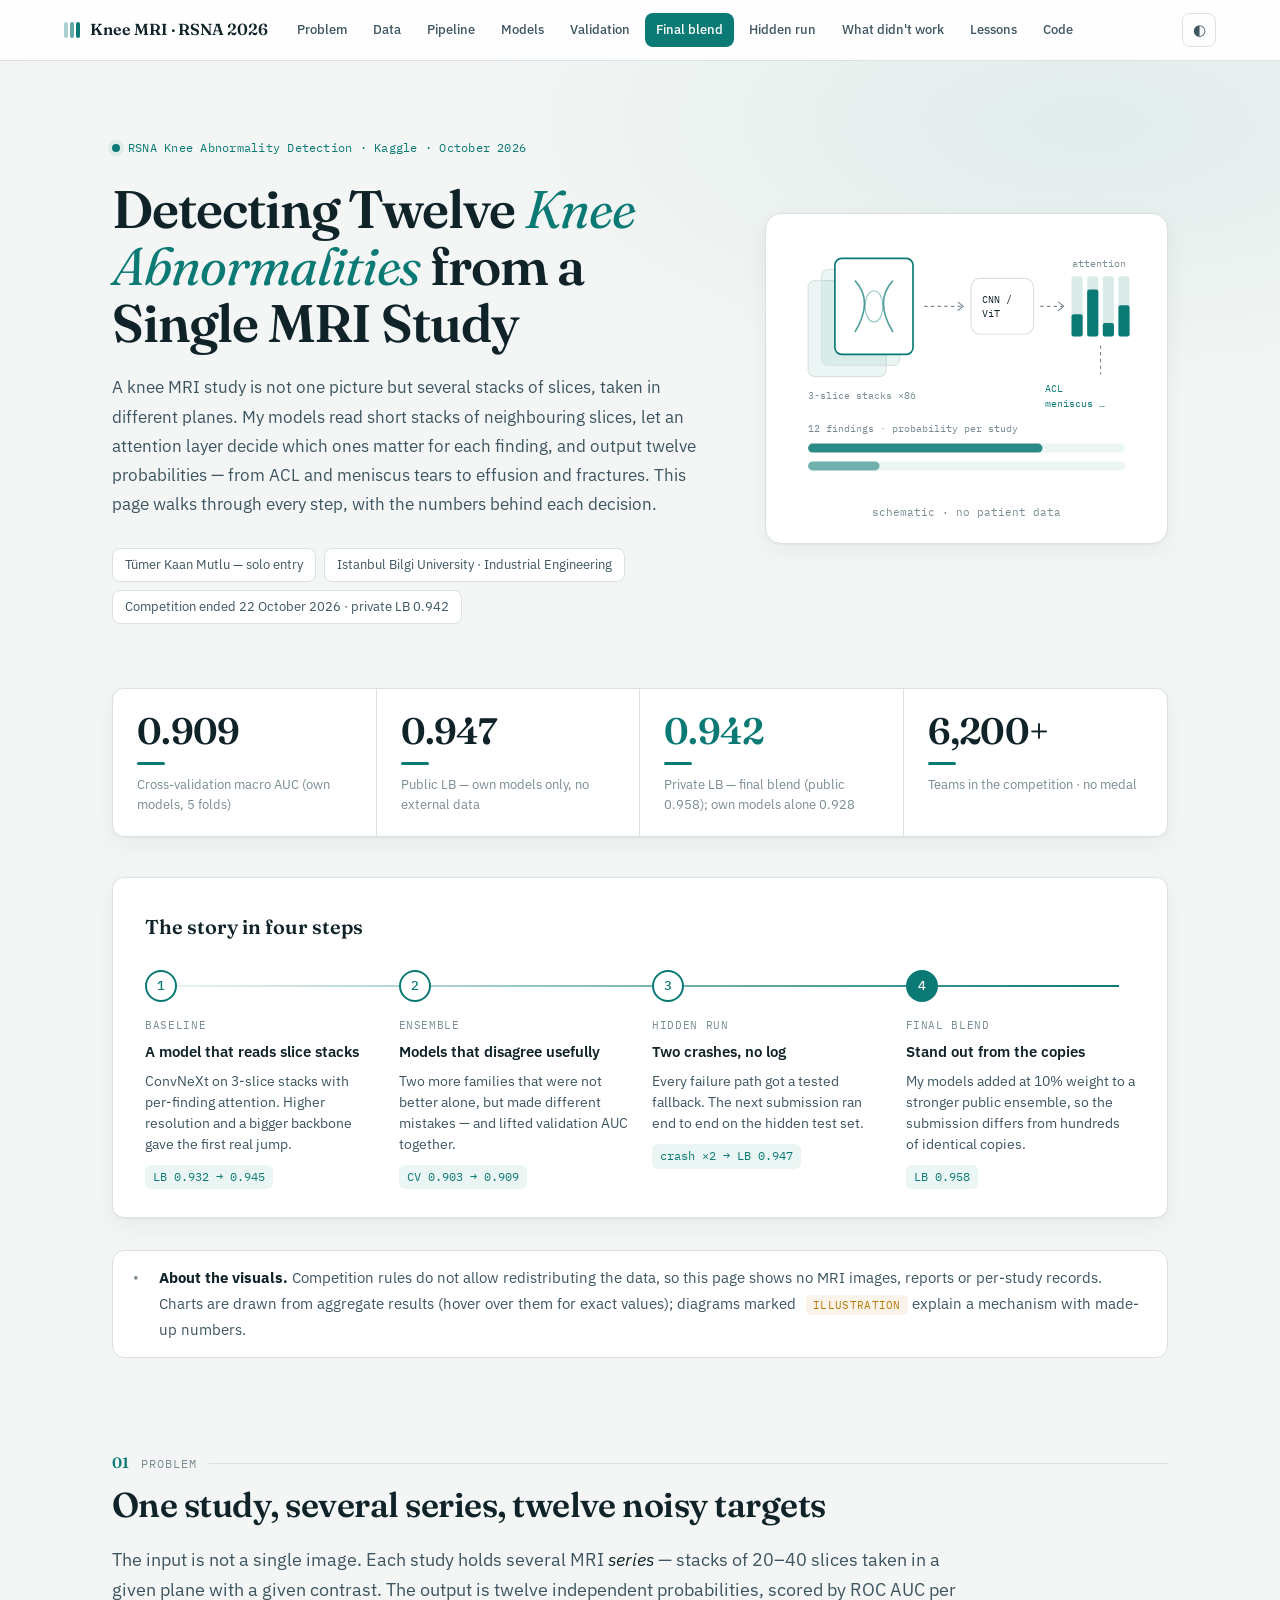
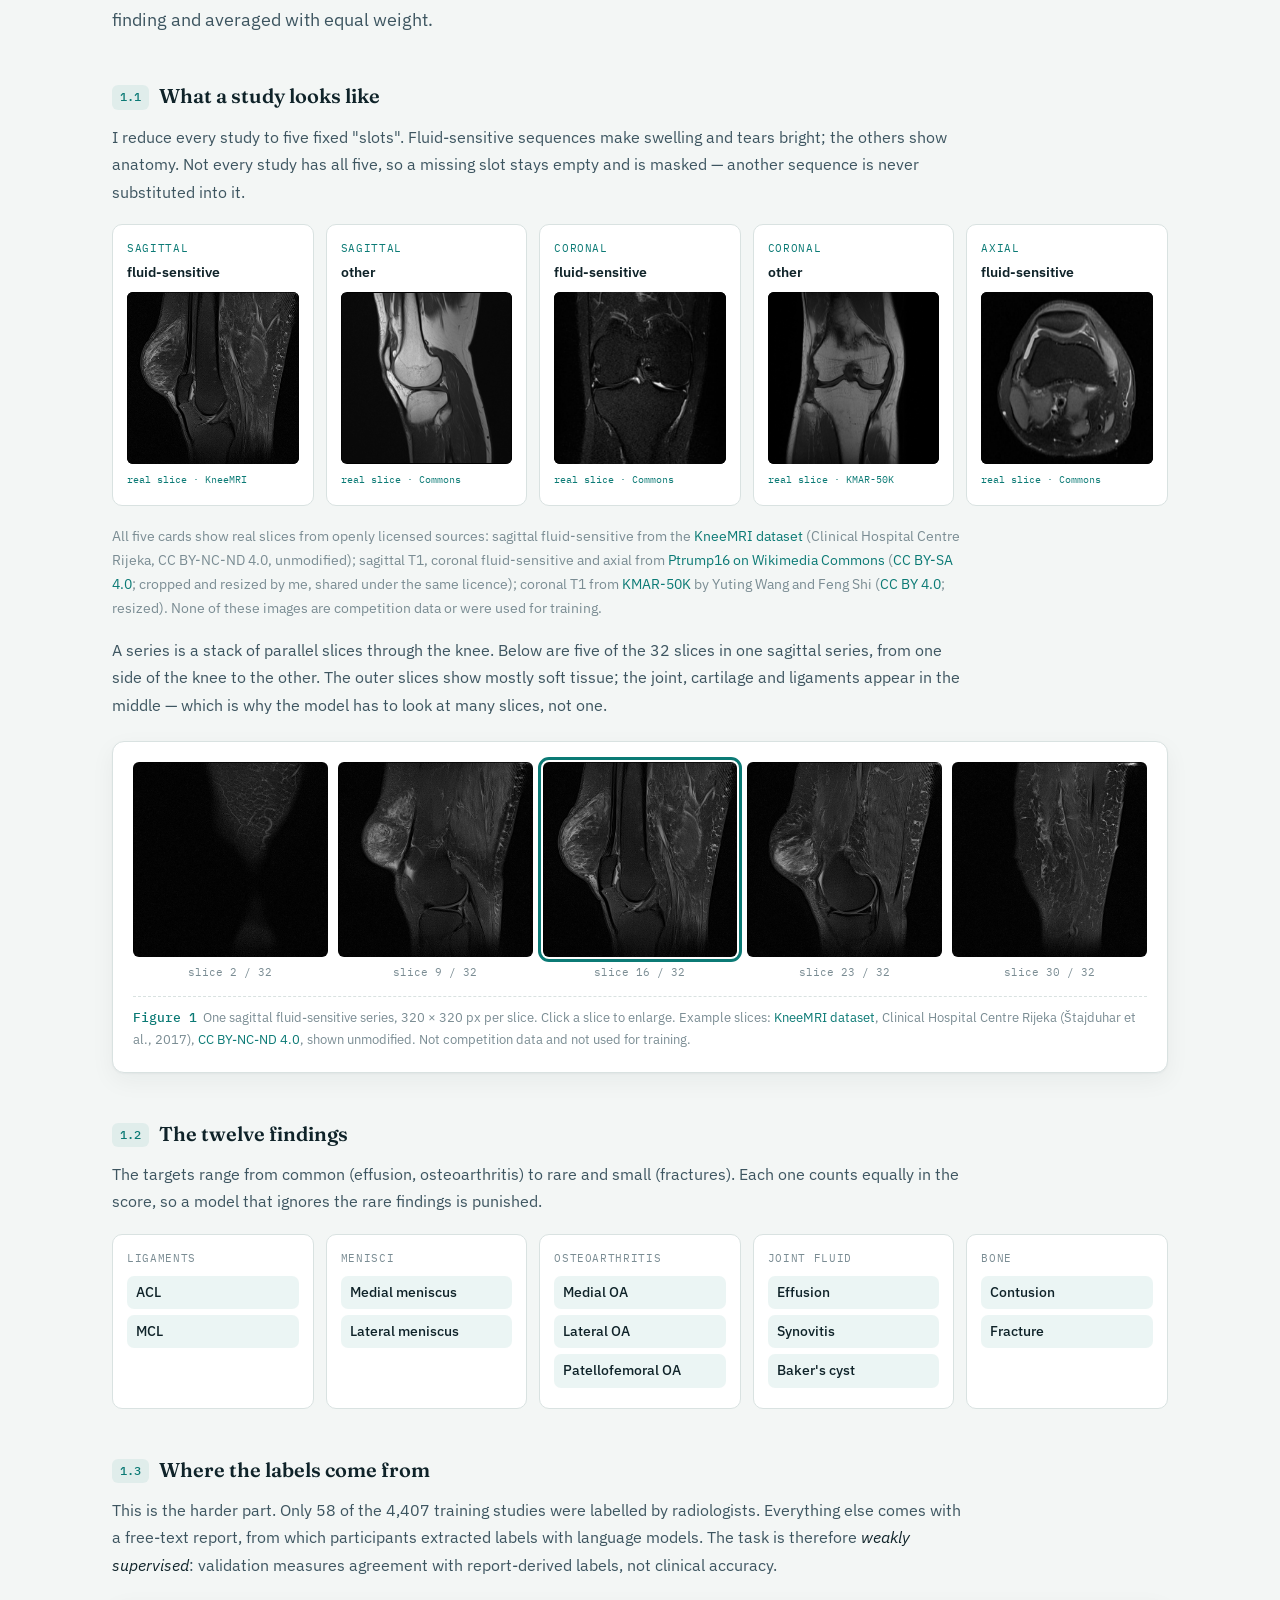
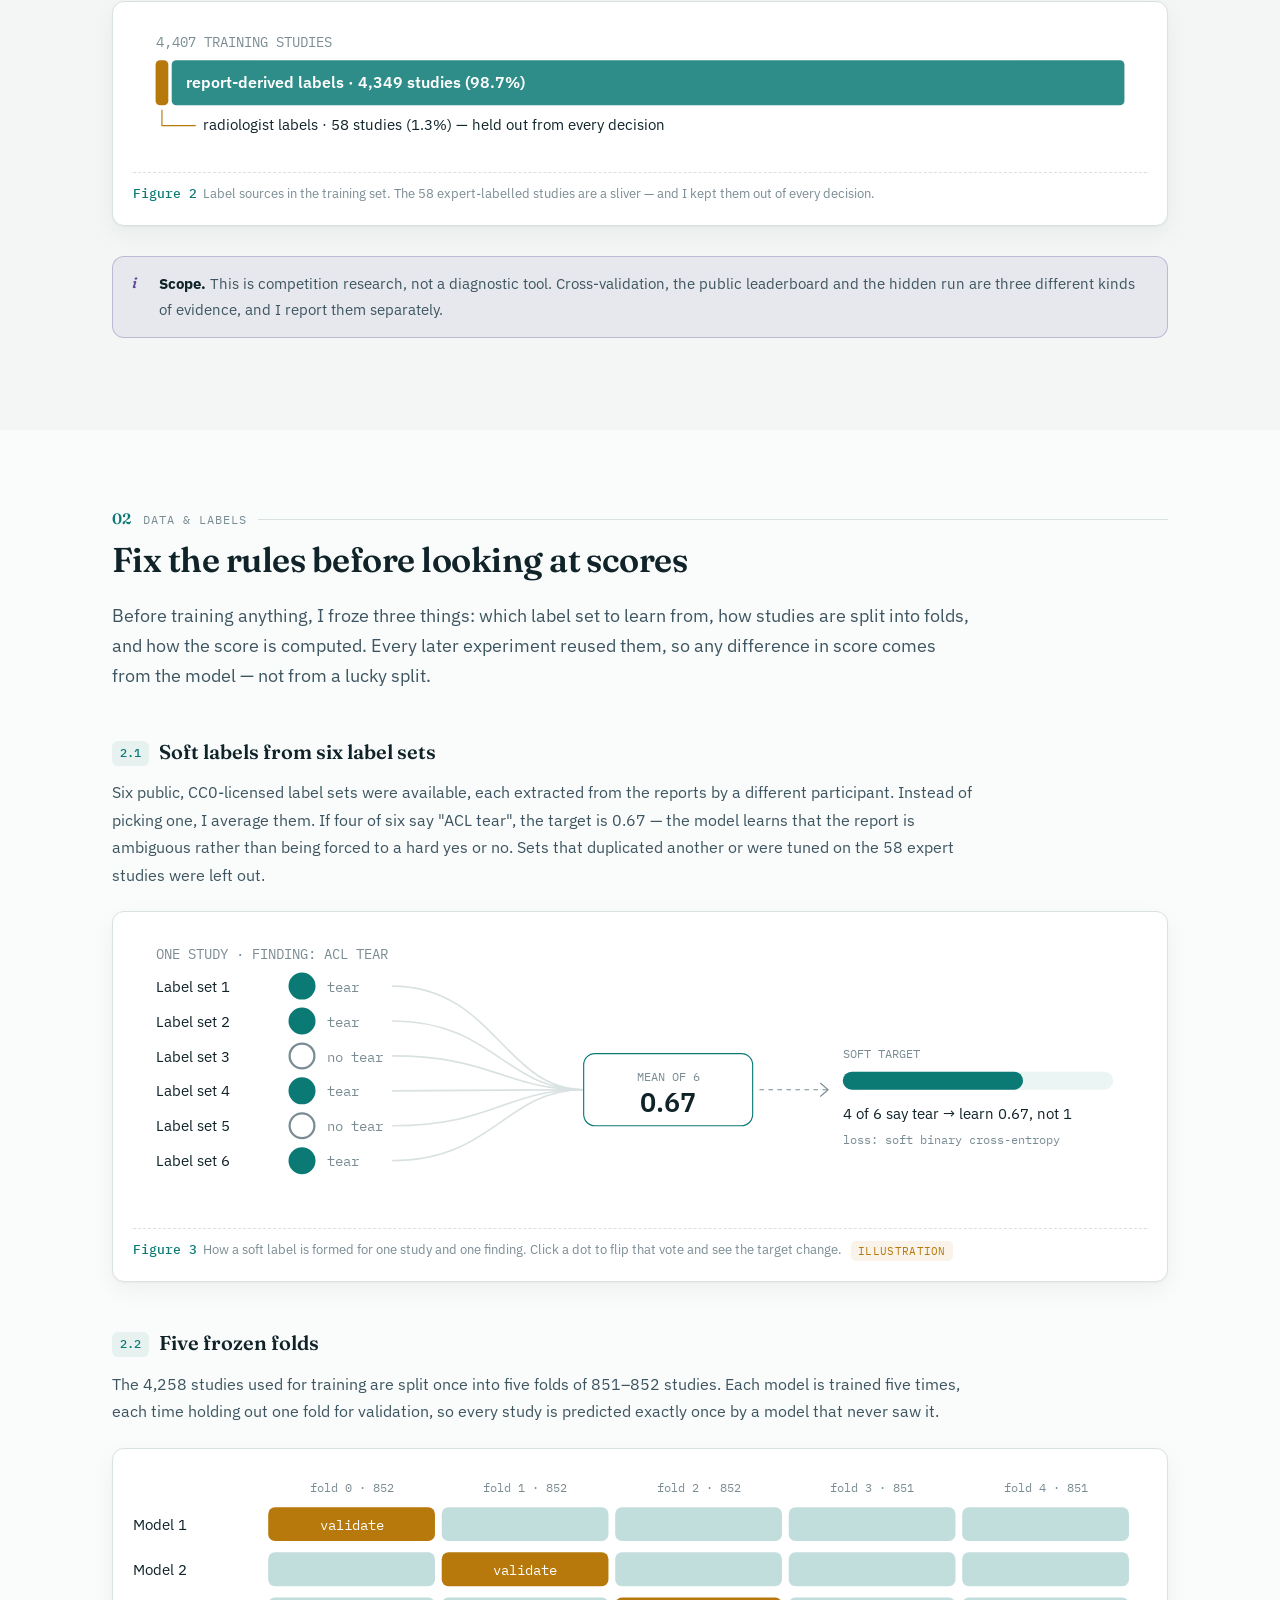
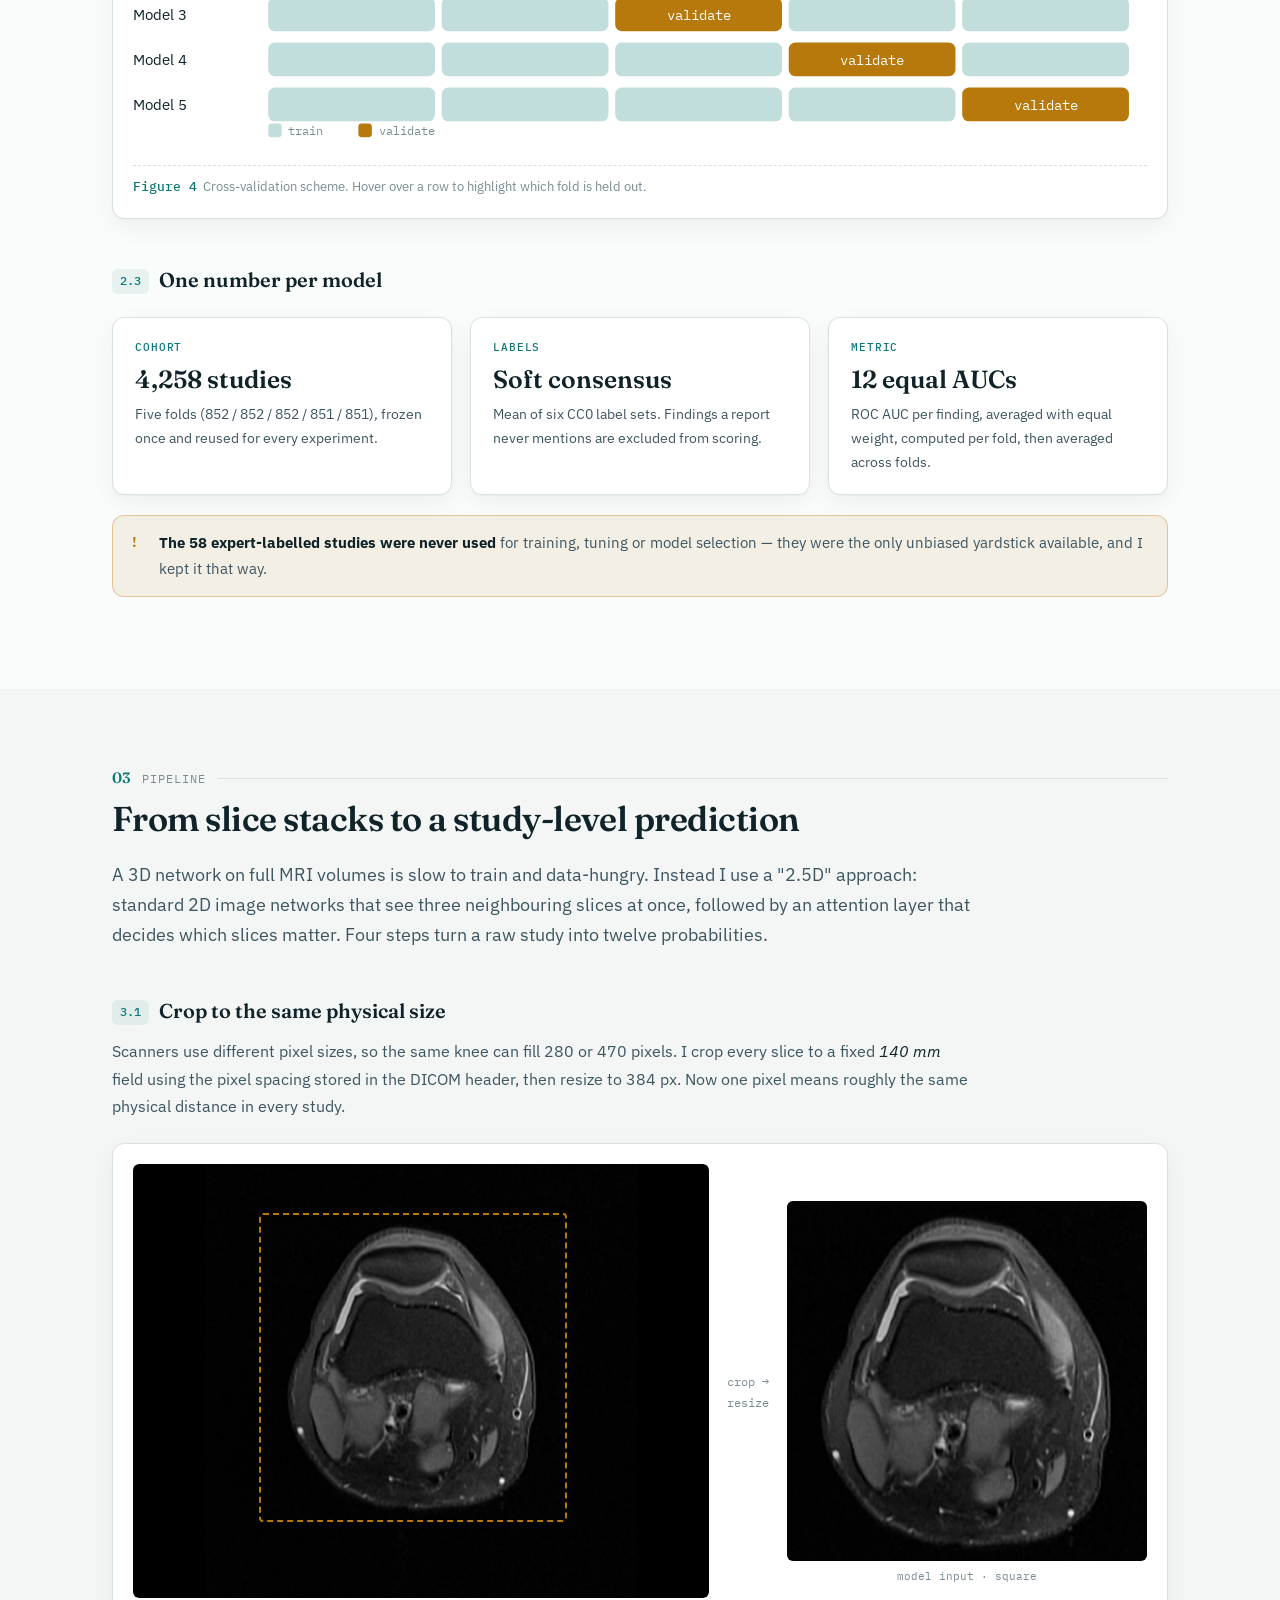
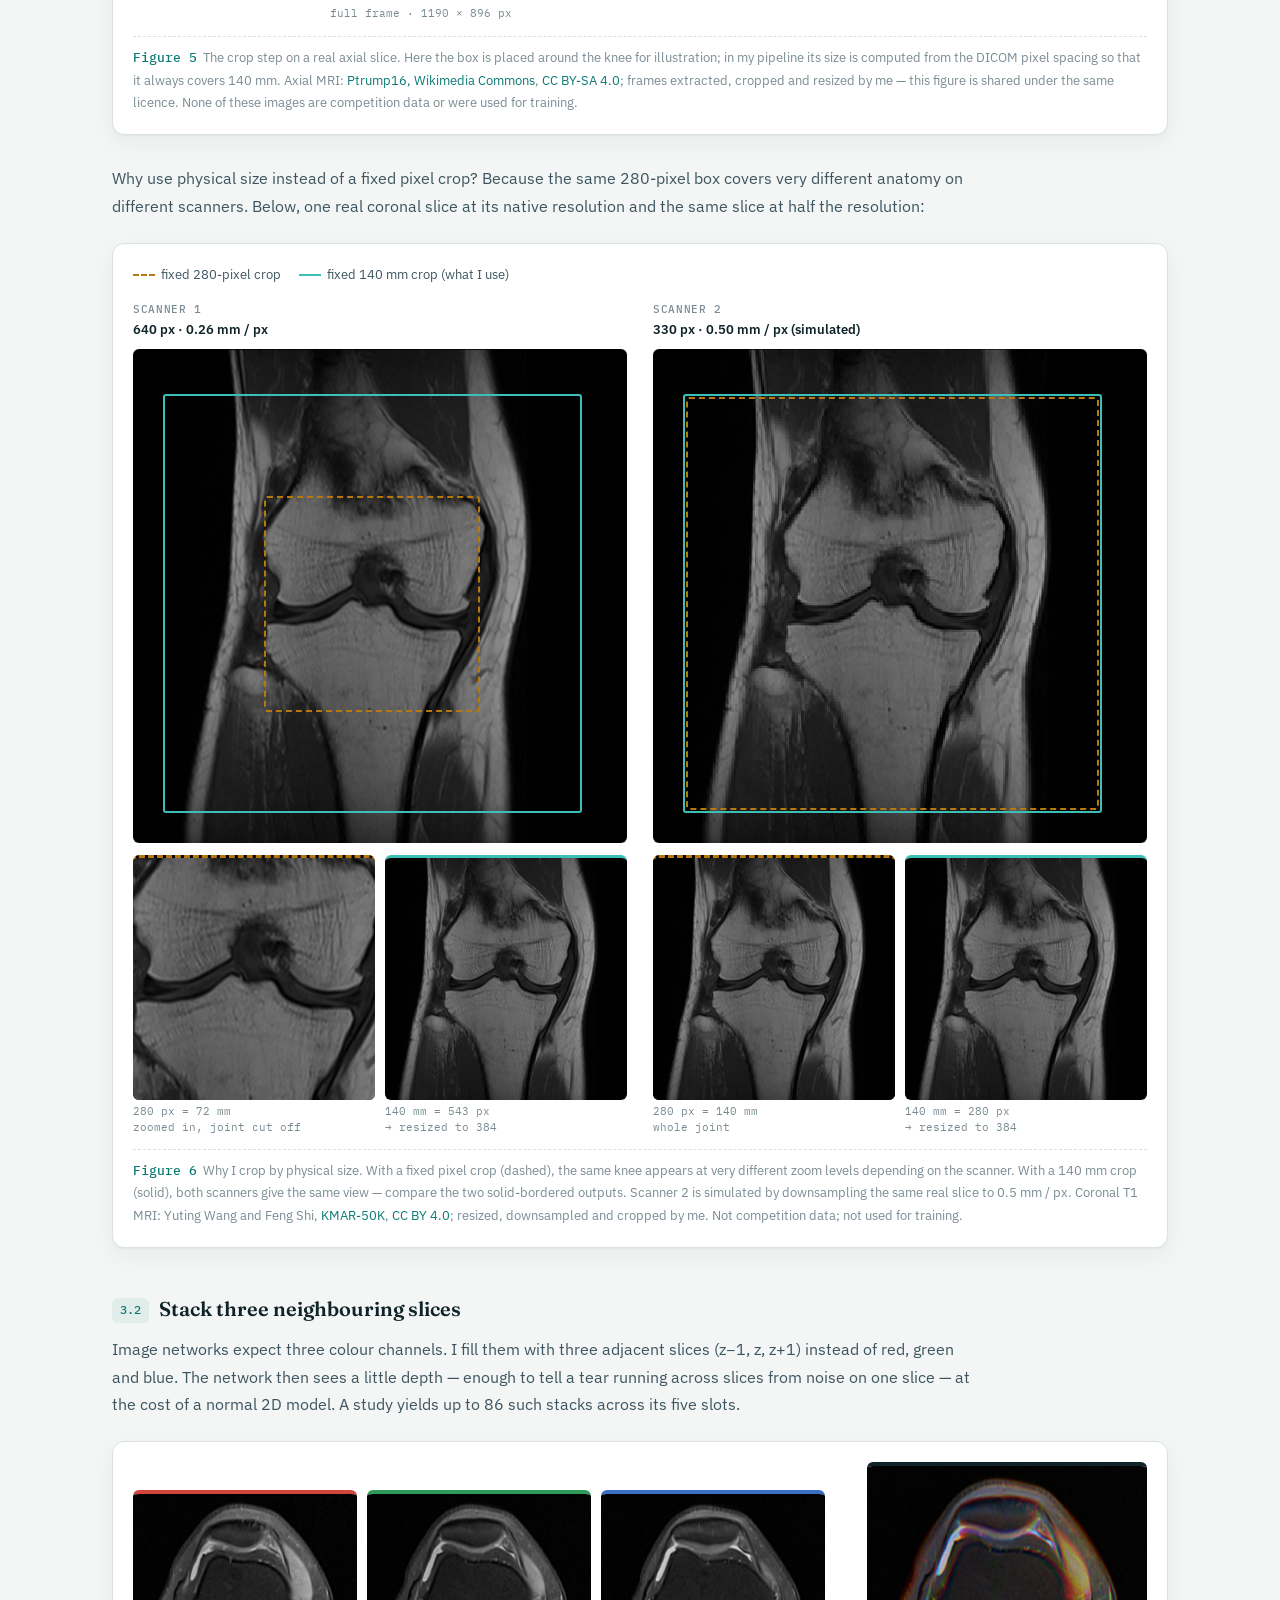
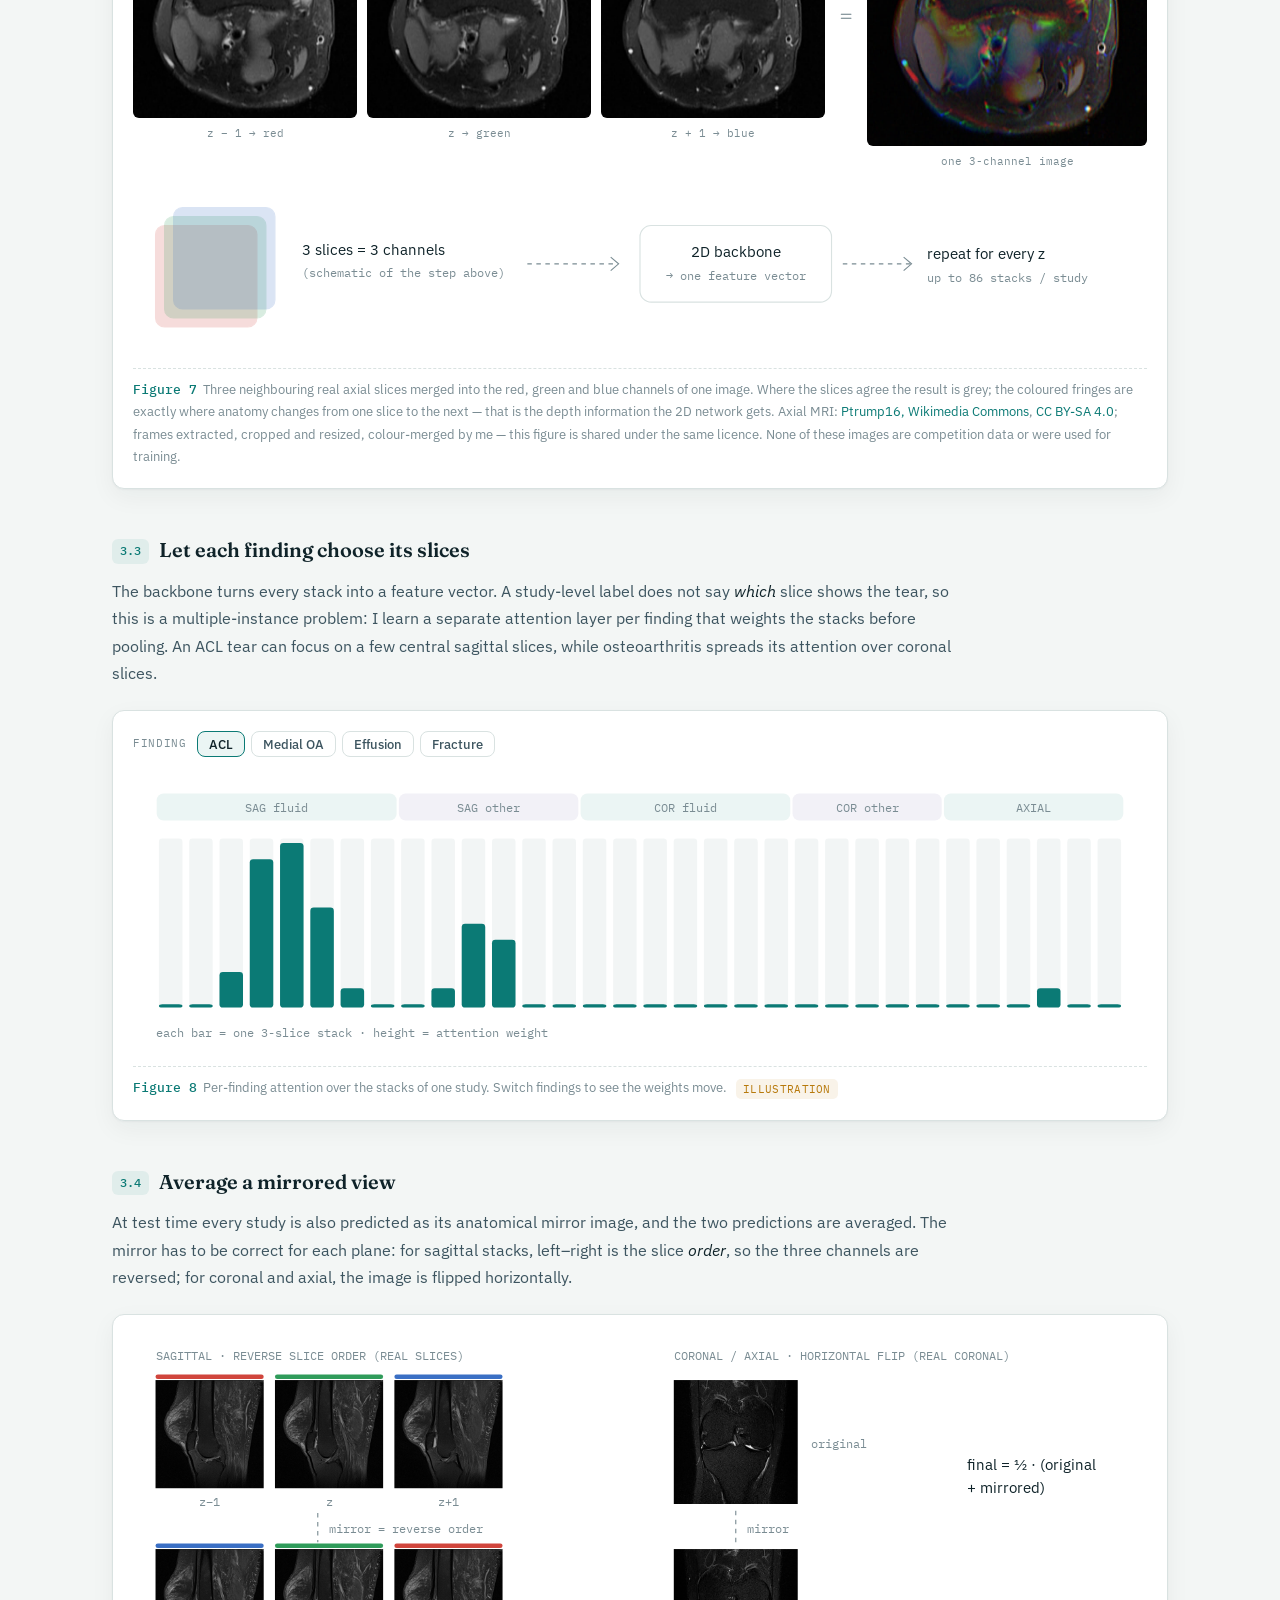
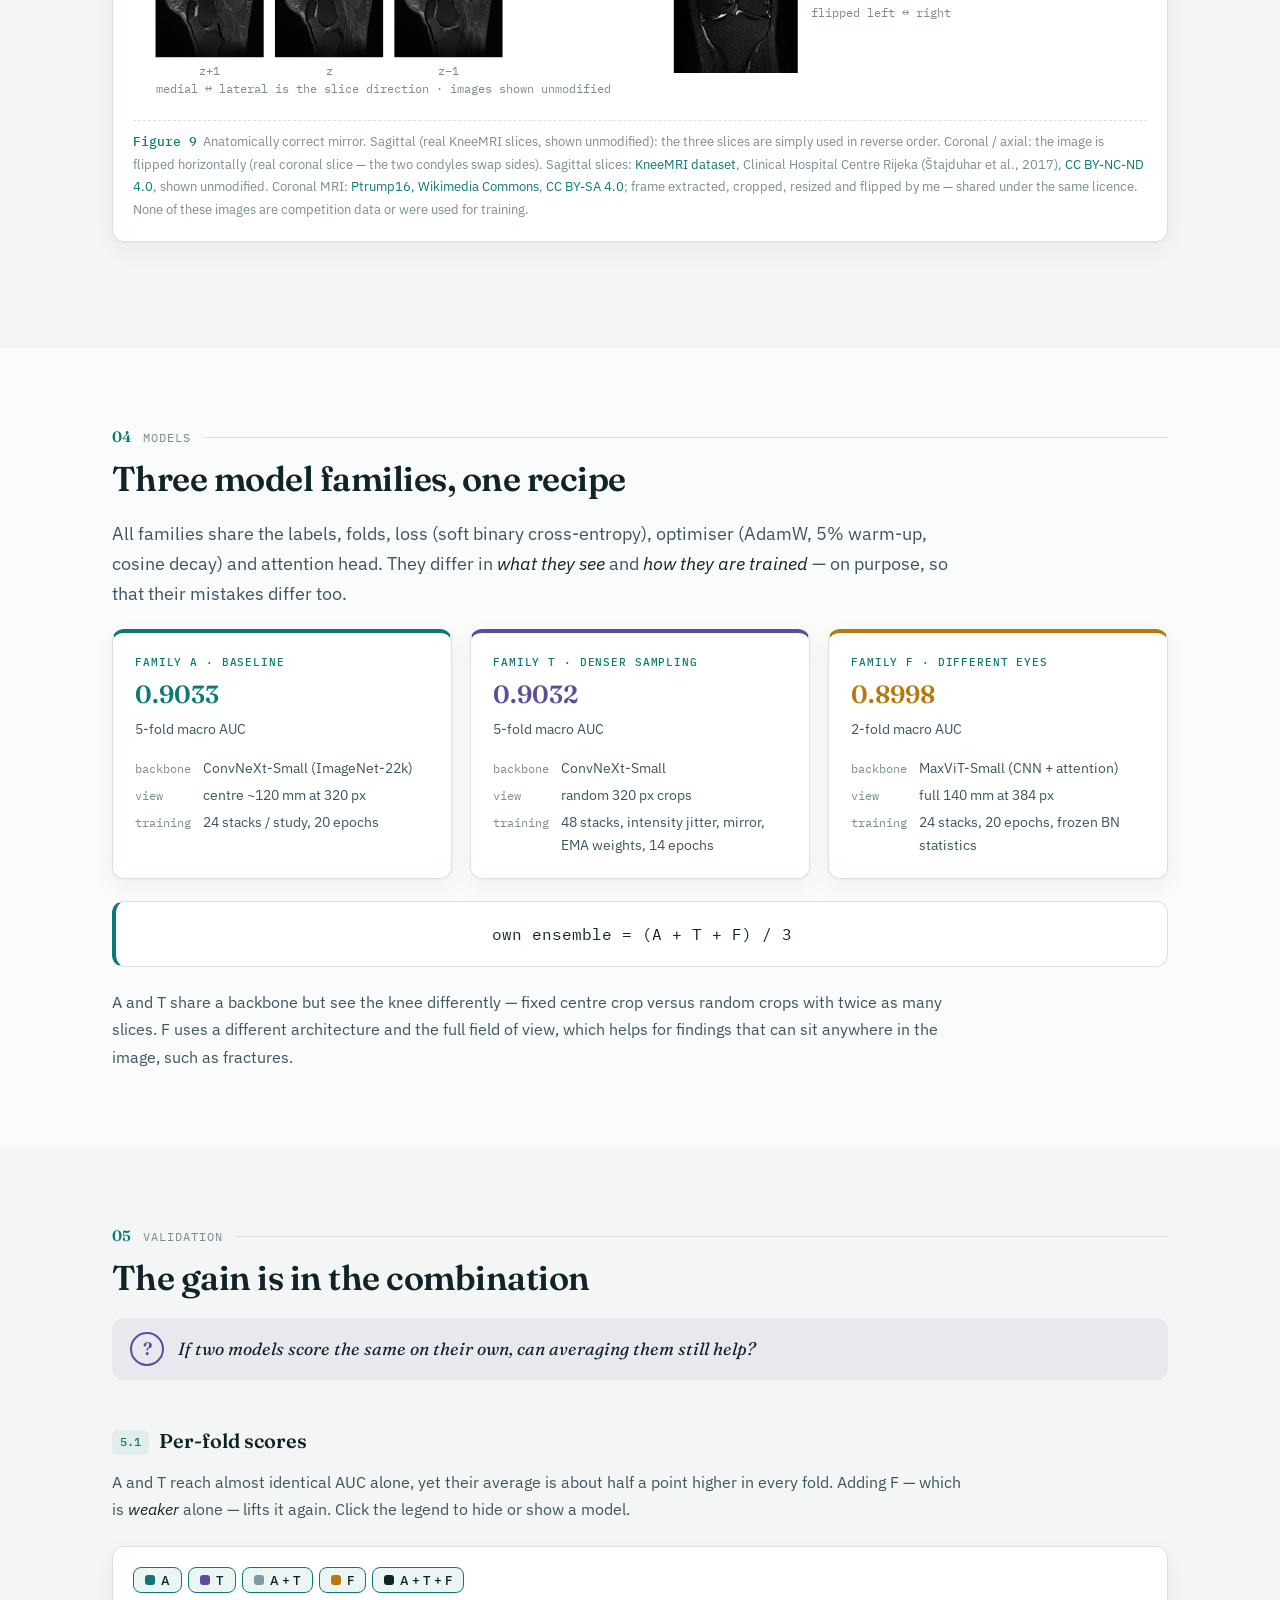
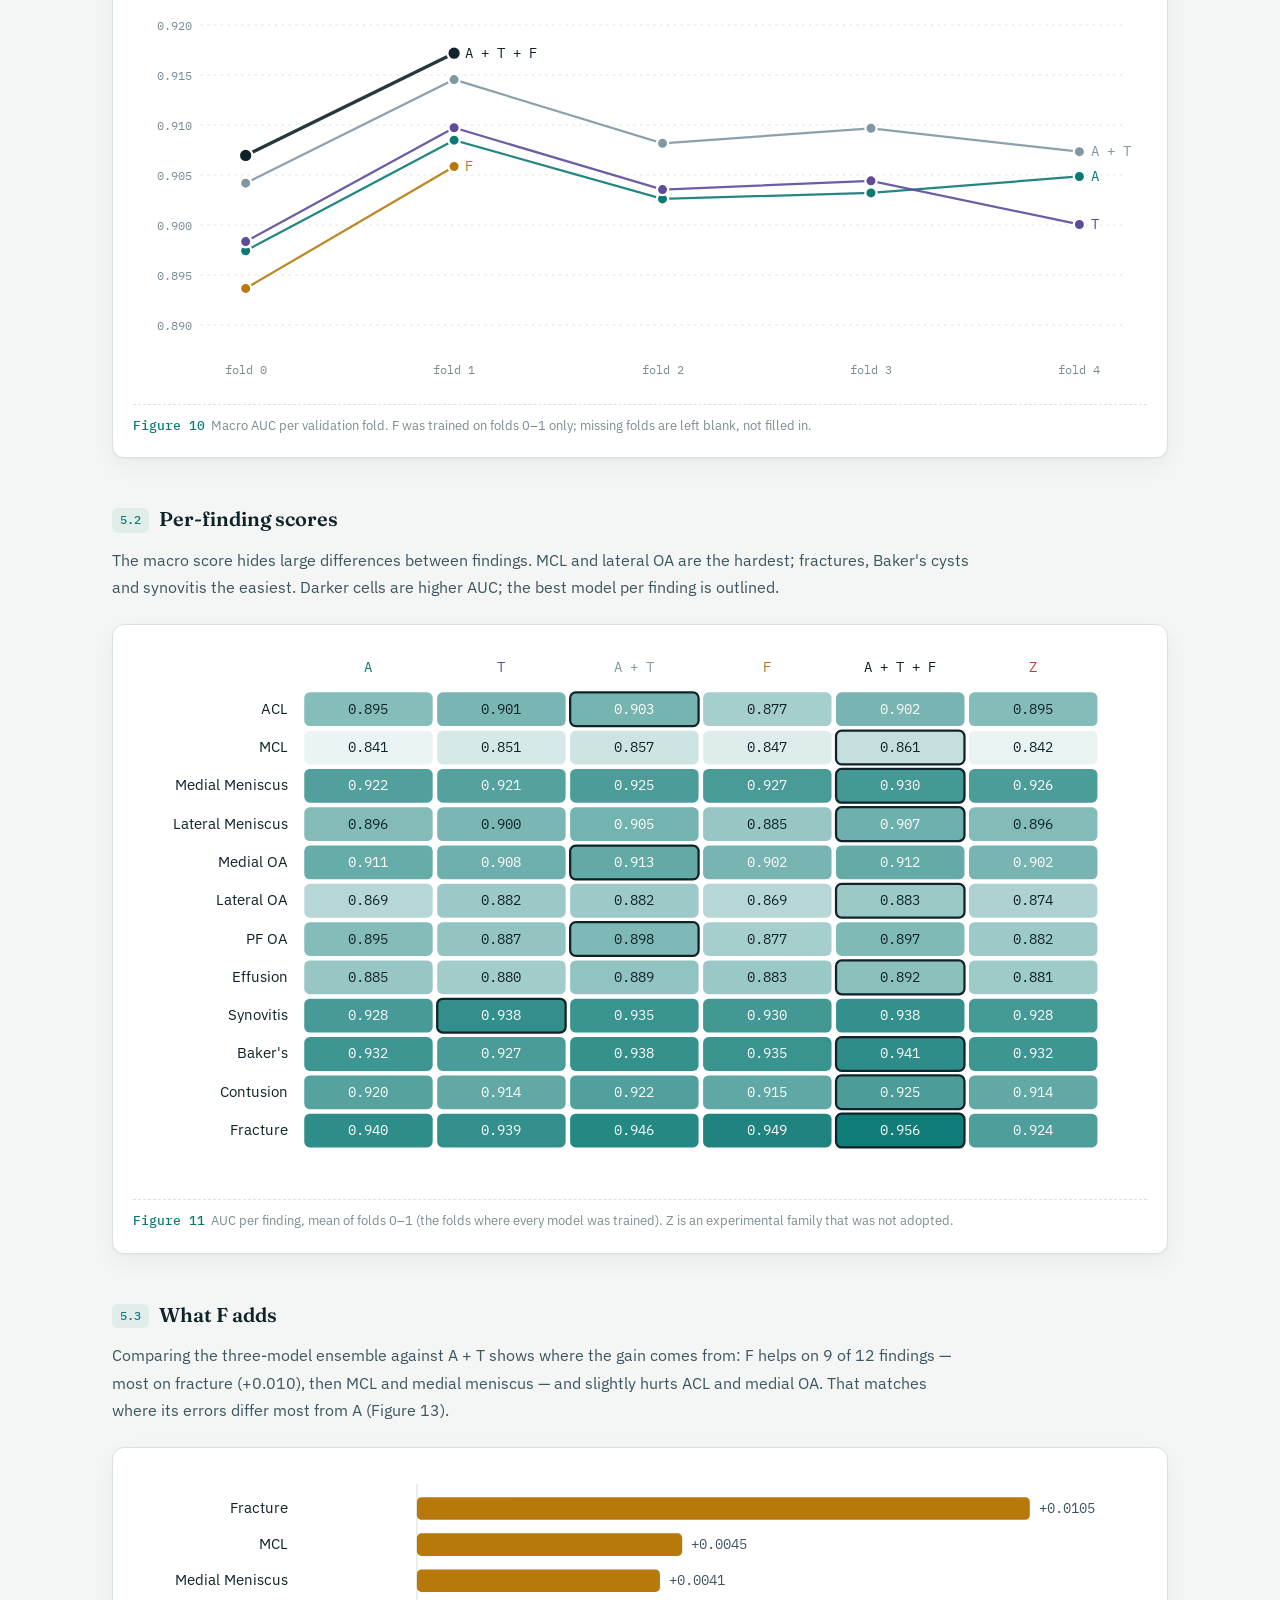
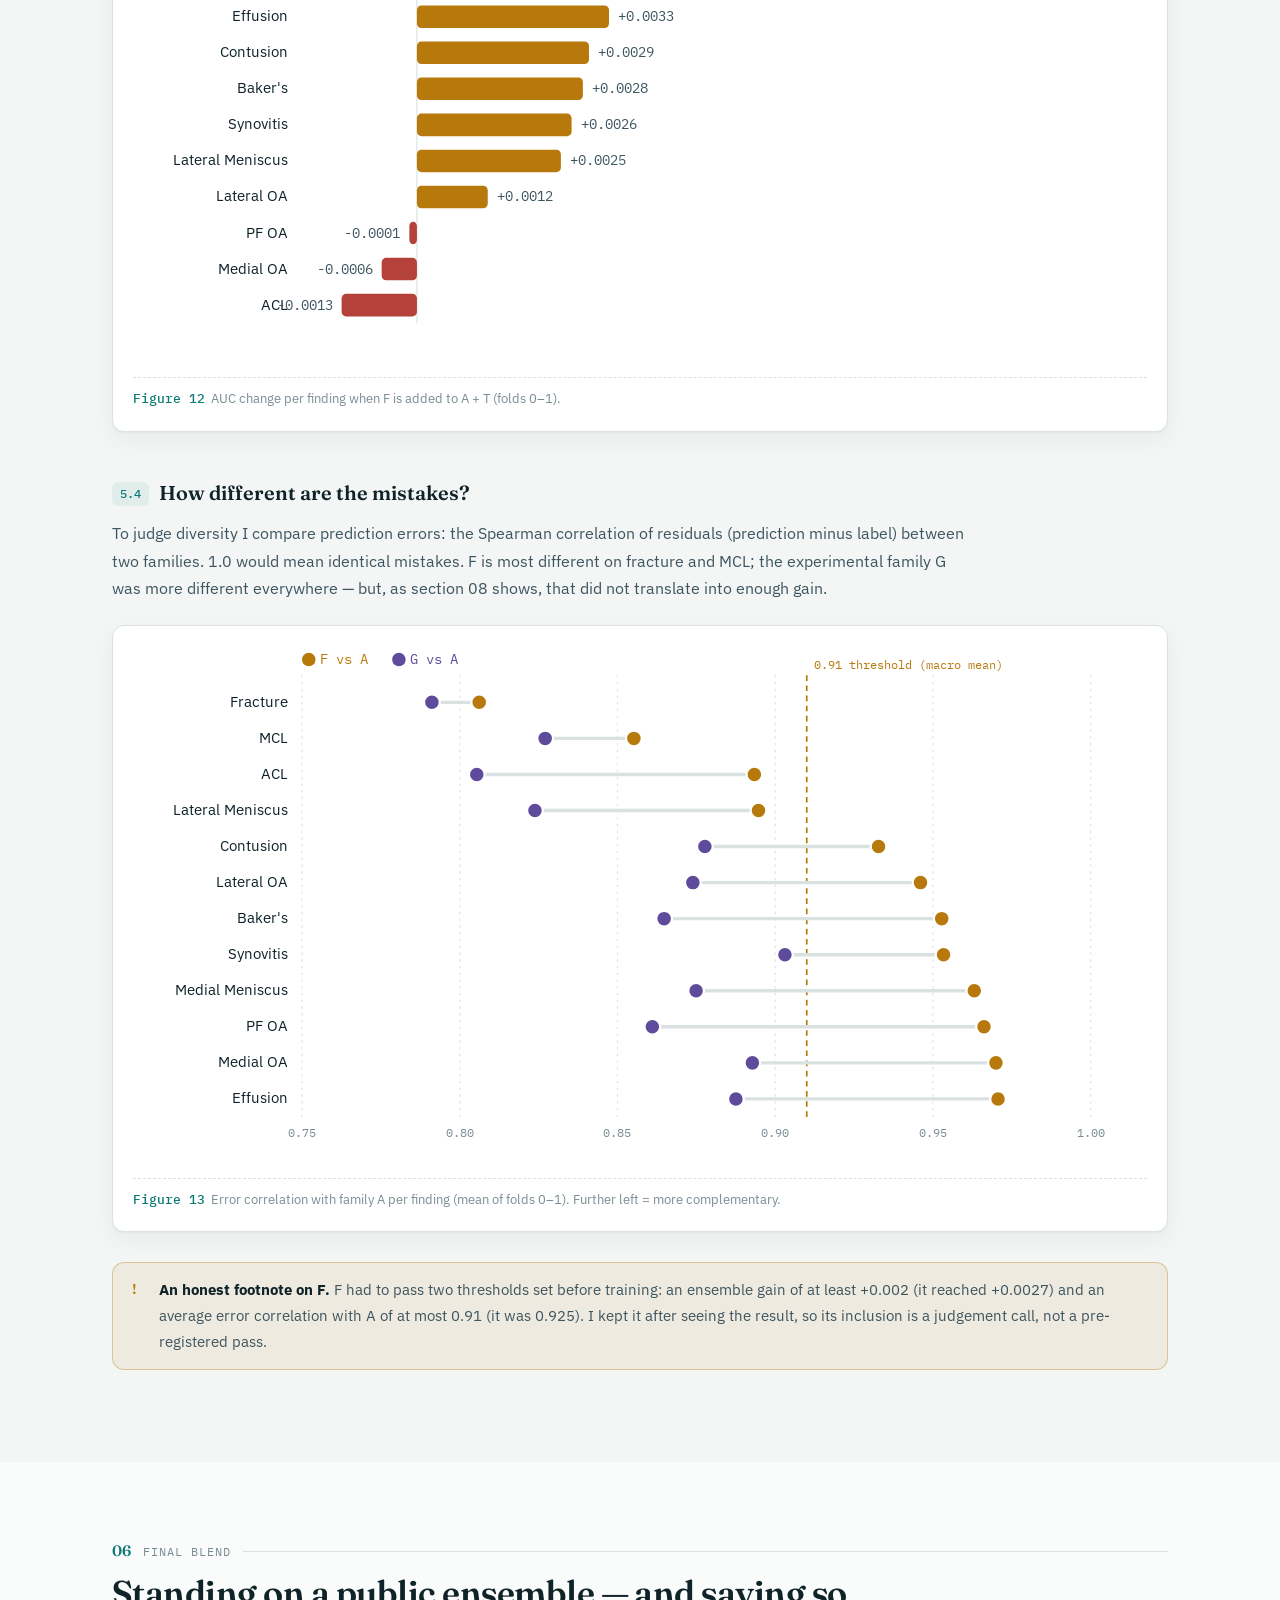
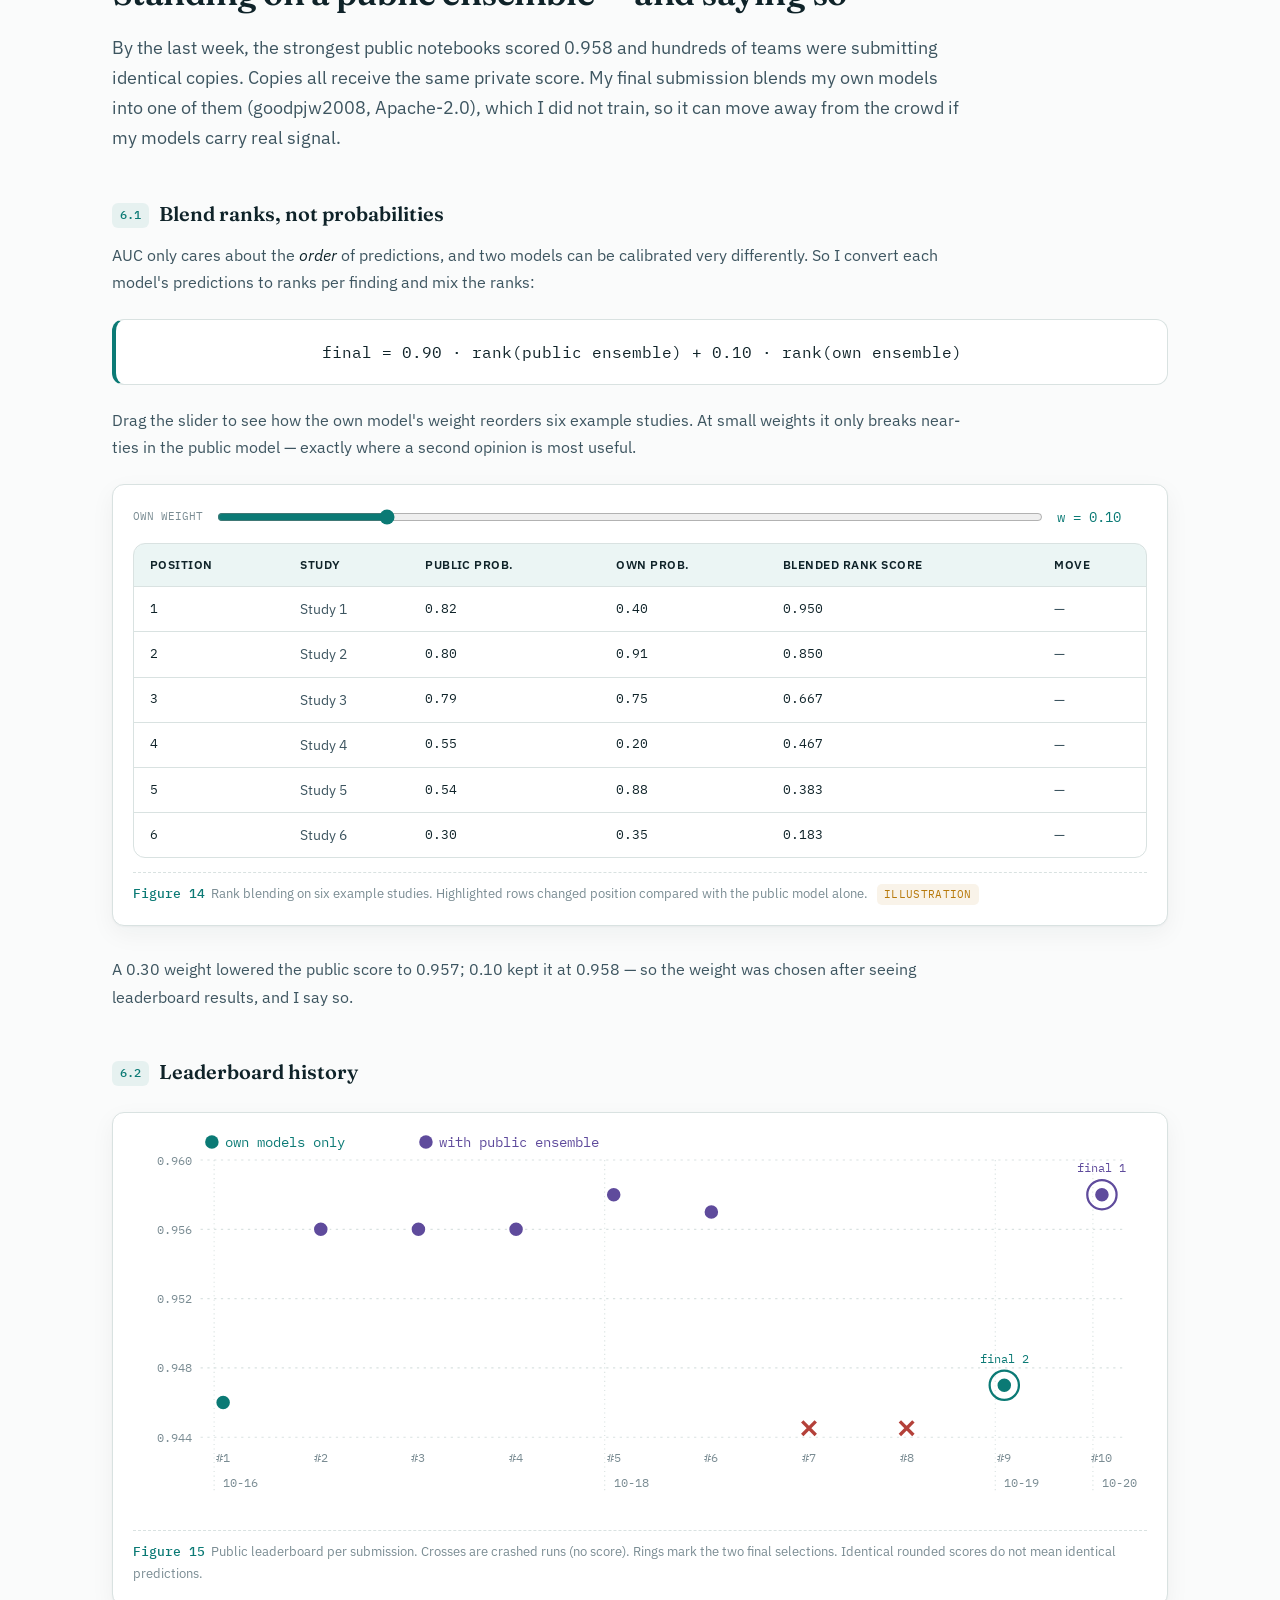
==== commit 013be266: "Fix page links, mark competition as ended, allow indexing" ====
--- a/docs/index.html
+++ b/docs/index.html
@@ -4,7 +4,6 @@
 <meta charset="utf-8">
 <meta name="viewport" content="width=device-width, initial-scale=1.0">
 <meta name="description" content="A solo entry to the RSNA Knee Abnormality Detection challenge on Kaggle: a 2.5D multiple-instance model for twelve knee MRI findings, explained step by step.">
-<meta name="robots" content="noindex,nofollow">
 <title>Knee MRI Abnormality Detection — RSNA 2026</title>
 <link rel="preconnect" href="https://fonts.googleapis.com"><link rel="preconnect" href="https://fonts.gstatic.com" crossorigin>
 <link href="https://fonts.googleapis.com/css2?family=Fraunces:ital,opsz,wght@0,9..144,400;0,9..144,600;1,9..144,400&family=IBM+Plex+Sans:wght@400;500;600&family=IBM+Plex+Mono:wght@400;500&display=swap" rel="stylesheet">
@@ -245,7 +244,7 @@
       <div class="chips">
         <span class="chip">Tümer Kaan Mutlu — solo entry</span>
         <span class="chip">Istanbul Bilgi University · Industrial Engineering</span>
-        <span class="chip draft">Draft · final scores in</span>
+        <span class="chip">Competition ended 22 October 2026 · private LB 0.942</span>
       </div>
     </div>
     <div class="hero-art" aria-hidden="true">
@@ -619,7 +618,7 @@
 python -m pytest
 python scripts/plot_results.py
 python scripts/audit_release.py</code></pre>
-    <p><a href="../README.md">Repository overview</a> · <a href="../REPRODUCE.md">How to reproduce</a> · <a href="EVIDENCE.md">Evidence and limitations</a> · <a href="KAGGLE_DISCUSSION.md">Kaggle write-up</a> · <a href="../ATTRIBUTION.md">Attribution</a> · <a href="../LICENSE">Apache-2.0</a></p>
+    <p><a href="https://github.com/Tumerkaan/rsna-knee-mri-2026">Repository on GitHub</a> · <a href="https://github.com/Tumerkaan/rsna-knee-mri-2026/blob/main/REPRODUCE.md">How to reproduce</a> · <a href="https://github.com/Tumerkaan/rsna-knee-mri-2026/blob/main/docs/EVIDENCE.md">Evidence and limitations</a> · <a href="https://github.com/Tumerkaan/rsna-knee-mri-2026/blob/main/docs/KAGGLE_DISCUSSION.md">Kaggle write-up</a> · <a href="https://github.com/Tumerkaan/rsna-knee-mri-2026/blob/main/ATTRIBUTION.md">Attribution</a> · <a href="https://github.com/Tumerkaan/rsna-knee-mri-2026/blob/main/LICENSE">Apache-2.0</a></p>
   </div>
 </section>
 
